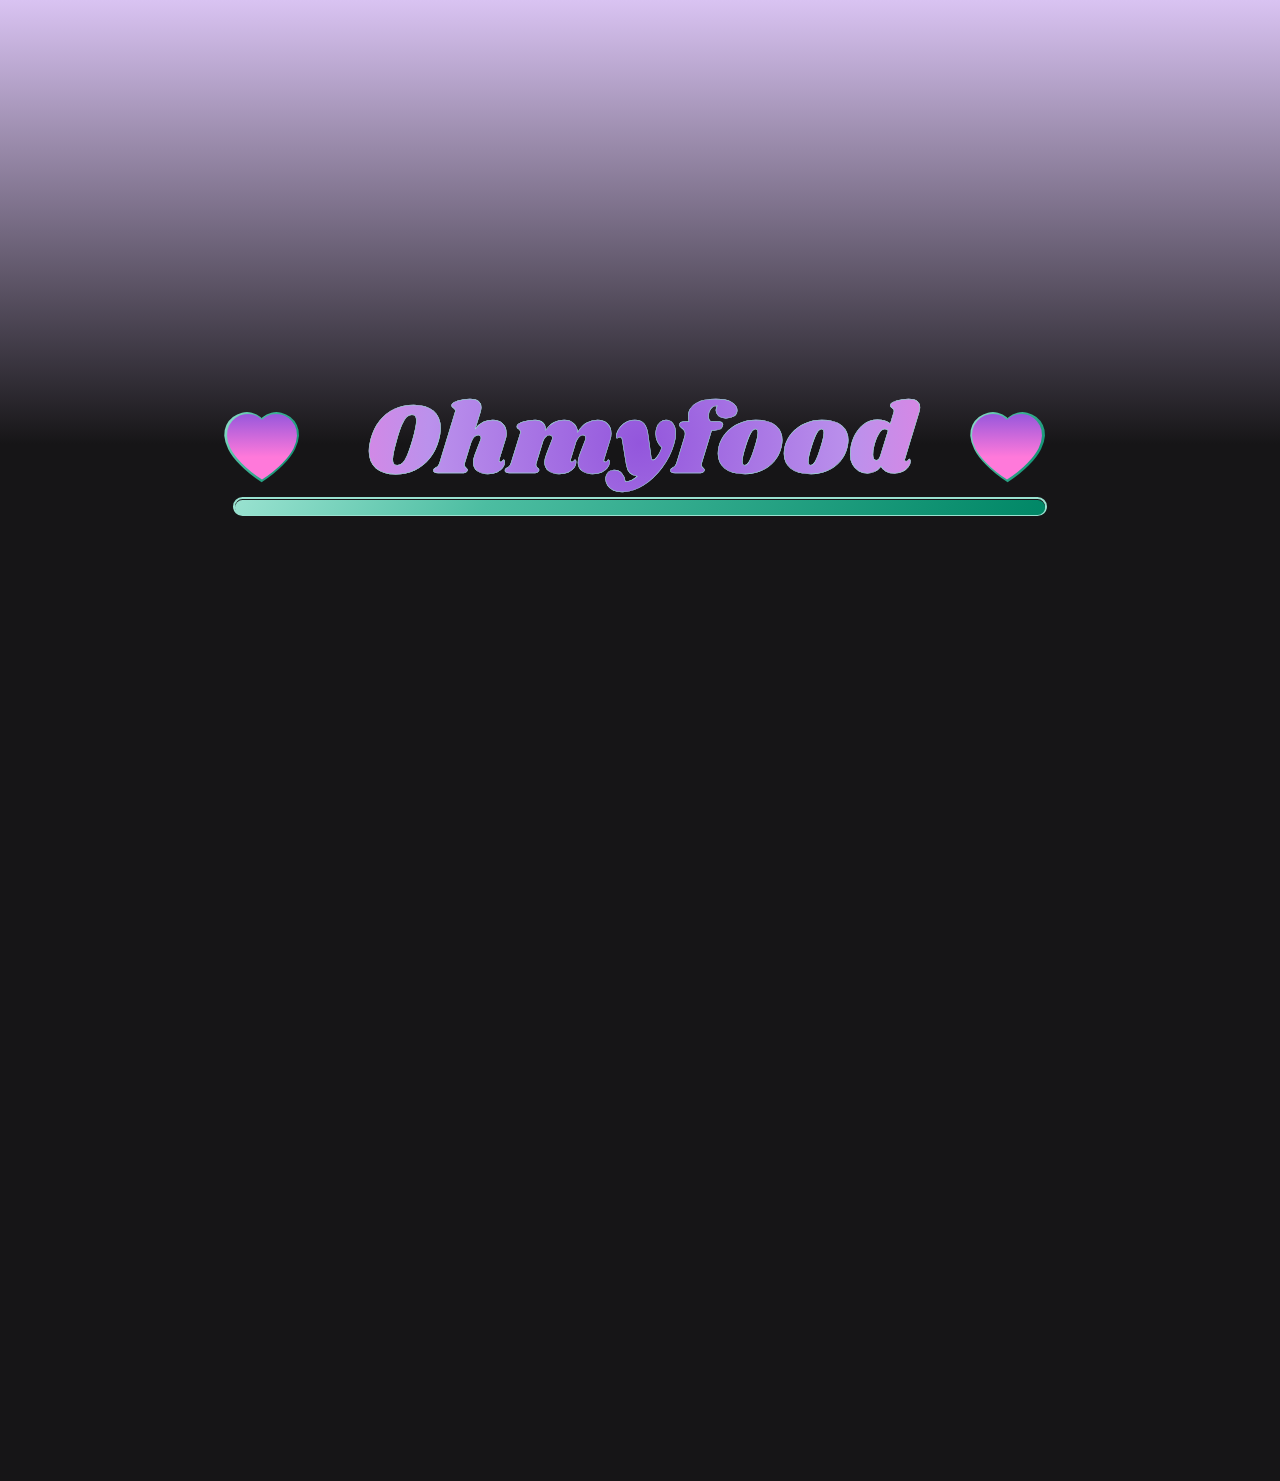
==== index.html @ 0e754243 "restructuration archi dossier pour githubpages" ====
<!DOCTYPE html>

<html lang="fr">
    <head>
        <meta charset="utf-8">
        <meta name="viewport" content="width=device-width initial-scale=1.0">
        <meta name="description" content="Page d'accueil de Ohmyfood site de reservation de restaurant">
        <title>Accueil Ohmyfood</title>
        <link rel="preconnect" href="https://fonts.googleapis.com">
        <link rel="preconnect" href="https://fonts.gstatic.com" crossorigin>
        <link href="https://fonts.googleapis.com/css2?family=Shrikhand&display=swap" rel="stylesheet">
        <link href="https://fonts.googleapis.com/css2?family=Roboto:ital,wght@0,100;0,300;0,400;0,500;0,700;0,900;1,100;1,300;1,400;1,500;1,700;1,900&display=swap" rel="stylesheet">
        <link rel="stylesheet" href="https://cdnjs.cloudflare.com/ajax/libs/font-awesome/6.2.1/css/all.min.css" integrity="sha512-MV7K8+y+gLIBoVD59lQIYicR65iaqukzvf/nwasF0nqhPay5w/9lJmVM2hMDcnK1OnMGCdVK+iQrJ7lzPJQd1w==" crossorigin="anonymous" referrerpolicy="no-referrer">
        <link rel="stylesheet" href="https://cdn.jsdelivr.net/npm/bootstrap-icons@1.11.3/font/bootstrap-icons.min.css">     
        <link rel="stylesheet" media="screen and (min-width: 320px) and (max-width: 780px)" href="SASS/Mobile/Accueil-Mobile.css" type="text/css">
        <link rel="stylesheet" media="screen and (min-width : 1024px) and (max-width : 2500px)" href="SASS/Desktop/Accueil-Desktop.css" type="text/css">
        <link rel="stylesheet" media="screen and (min-width : 780.1px) and (max-width : 1023.9px)" href="SASS/Tablette/Accueil-Tablette.css" type="text/css">
        <link rel="stylesheet" href="SASS/Loader.css" type="text/css">
    </head>                 
    <body>
        <div id="Loader">
            <div class="Loader__Container">
                <div class="Loader__Container--Lheart">
                    <div class="HeartLoader"></div>                    
                </div>
                <div class="Loader__Container--name">                    
                </div>
                <div class="Loader__Container--Rheart">
                    <div class="HeartLoader"></div>                   
                </div>                                                          
                <div class="Loader__Container--underline"></div>                                
            </div>
        </div>
        <main>
            <header id="Head__site">
                <nav class="Navbar">
                    <div class="Navbar__Title">
                        <img class="Navbar__Title--Logo" src="../IMAGES/Logos/ohmyfood@2x.svg"  alt="Logo Ohmyfood">
                    </div>                    
                    <div class="Navbar__GeoLoc">                
                        <i class="fa-solid fa-location-dot"></i><div class="Navbar__GeoLoc--sample">Paris, Belleville</div>    
                    </div>
                </nav>    
            </header>
            <section id="Explore">                
                    <div class="C-Explore__Site">
                        <h2 class="C-Explore__Site--title">Réservez le menu qui vous convient</h2>
                        <p class="C-Explore__Site--text">Découvrez des restaurants d’exception, sélectionnés par nos soins.</p>                           
                        <button class="C-Explore__Site--Btn">Explorer nos restaurants</button>                          
                    </div>                                                       
            </section>
            <section id="HowItWorks">                    
                    <div class="C-HowItWorks__Container">
                        <h2 class="C-HowItWorks__Container--title">Fonctionnement</h2>
                        <div class="C-HowItWorks__Step">
                            <div class="C-HowItWorks__BlockStep">
                                <div class="C-HowItWorks__BlockStep--NumberContainer">
                                    <div class="C-HowItWorks__BlockStep--Nbr">1</div>
                                </div>                                    
                                <button class="C-HowItWorks__BlockStep--Btn" >                                    
                                <i class="fa-solid fa-mobile-screen-button"></i>
                                Choisissez un restaurant</button>
                            </div>
                            <div class="C-HowItWorks__BlockStep">
                                <div class="C-HowItWorks__BlockStep--NumberContainer">
                                    <div class="C-HowItWorks__BlockStep--Nbr">2</div>
                                </div> 
                                <button class="C-HowItWorks__BlockStep--Btn" >                                    
                                <i class="fa-solid fa-list"></i>
                                Composez votre menu</button>
                            </div>                                
                            <div class="C-HowItWorks__BlockStep">
                                <div class="C-HowItWorks__BlockStep--NumberContainer">
                                    <div class="C-HowItWorks__BlockStep--Nbr">3</div>
                                </div> 
                                <button class="C-HowItWorks__BlockStep--Btn" >                                    
                                <i class="fa-solid fa-store"></i>Dégustez au restaurant</button>
                            </div>                                    
                        </div>     
                    </div>                                 
                                    
            </section>
            <article id="Main__Article">                
                    <div class="Cards__Container">
                        <h1 class="Cards__Container--title">Restaurants</h1>                               
                            <a class="Restaurant__link" href="HTML/Restaurants/Menu_La_palette_du_goût.html" aria-label="Menu du restaurant la palette du goût">
                                <div class="Card__Box">                                                        
                                        <span class="Card__Box--new">Nouveau</span>                                                                                                                                          
                                        <img class="Card__Box--IMG" src="../IMAGES/Photos/jay-wennington-N_Y88TWmGwA-unsplash.jpg" alt="Assiette blanche avec du poisson et de la salade">                                                                                                                                                                                                               
                                    <div class="Information__Box">
                                        <div class="Description__text">
                                            <h2 class="Description__text--name">La palette du goût</h2>
                                            <h3 class="Description__text--district">Ménilmontant</h3>
                                        </div>                                      
                                        <div class="Heartbox">
                                            <i class="bi bi-heart"></i>
                                        </div>                                                                                                                                                                                                                                                                                                                                                                                                                                                                                                                                                                                                                                                       
                                    </div>                                                                                
                                </div>                                       
                            </a>                                                                                               
                            <a class="Restaurant__link" href="HTML/Restaurants/Menu_La_note_enchantée.html" aria-label="Menu du restaurant la note enchantée">                                                    
                                <div class="Card__Box">
                                    <span class="Card__Box--new">Nouveau</span>                                            
                                    <img class="Card__Box--IMG" src="../IMAGES/Photos/La_note_enchantée.jpg" alt="Verre d'Apérol avec un plat d'arancini, une salade tomate mozzarella">                                                                                                                              
                                        <div class="Information__Box">
                                            <div class="Description__text">
                                                <h2 class="Description__text--name">La note enchantée</h2>
                                                <h3 class="Description__text--district">Charonne</h3>
                                            </div>
                                            <div class="Heartbox">
                                                <i class="bi bi-heart"></i>
                                            </div>                                             
                                        </div>                                                                            
                                </div>                
                            </a>                                                                         
                            <a class="Restaurant__link" href="HTML/Restaurants/Menu_A_la_française.html" aria-label="Menu du restaurant à la française">                           
                                <div class="Card__Box">
                                    <span class="Card__Box--new">Nouveau</span>                                           
                                    <img class="Card__Box--IMG" src="../IMAGES/Photos/toa-heftiba-DQKerTsQwi0-unsplash.jpg" alt="oeufs pochés sur lit d'épinard et tranche de pain">                                                                                                                               
                                        <div class="Information__Box">
                                            <div class="Description__text">
                                                <h2 class="Description__text--name">À la française</h2>
                                                <h3 class="Description__text--district">Cité Rouge</h3>
                                            </div>
                                            <div class="Heartbox">
                                                <i class="bi bi-heart"></i>
                                            </div>   
                                        </div>                                                                           
                                </div>                                        
                            </a>                                
                            <a class="Restaurant__link" href="/HTML/Restaurants/Menu_le_délice_des_sens.html" aria-label="Menu du restaurant le délice des sens">
                                <div class="Card__Box">
                                    <span class="Card__Box--new">Nouveau</span>                                      
                                    <img class="Card__Box--IMG" src="../IMAGES/Photos/le_délice_des_sens.jpg" alt="Filet de poisson avec jus de cuisson et panier de riz vapeur.">                                                                                                                          
                                        <div class="Information__Box">
                                            <div class="Description__text">  
                                                <h2 class="Description__text--name">Le délice des sens</h2>
                                                <h3 class="Description__text--district">Folie-Méricourt</h3>
                                            </div>
                                            <div class="Heartbox">
                                                <i class="bi bi-heart"></i>
                                            </div>
                                        </div>
                                </div>
                            </a>
                    </div>                
            </article>   
        </main>
        <footer id="Generic__Footer">
            <div class="Container__List">
                <img class="Container__List--logo" src="../IMAGES/Logos/ohmyfood@2xwhite.svg" alt="Logo Ohmyfood">
                <ul class="List__Info">
                    <li class="List__Info--suggest">
                        <i class="fa-solid fa-utensils"></i>
                        Proposer un restaurant</li>
                    <li class="List__Info--partner"><i class="fa-solid fa-handshake-angle"></i>
                        Devenir partenaire</li>
                    <li class="List__Info--legal">Mentions légales</li>
                    <li class="List__Info--contact">
                        <a class="List__Info--link" href="mailto:ohmyfood@gmail.com">Contact</a>
                    </li>
                </ul>
            </div>
        </footer>              
    </body>                                      
            
                                                                                                                                                                                                                                                                                                                                                                                                                                                                                                                                                                                                 
            
                  
          
</html>
---- SASS/Mobile/Accueil-Mobile.css ----
@charset "UTF-8";
/*Importation des fichiers styles, variables et mixins*/
/*Variables*/
/*color*/
/*Font*/
/*Sizing Width Height Box-Sizing Margin*/
/*rendre visible ou caché un élément*/
/*Mixins générales*/
/*Mixins Navbar*/
/*mixins Section HowItWorks*/
/*mixins section cards restaurant*/
/*Mixin page menu*/
/*Animations, Transition*/
@keyframes Heartbeat {
  0% {
    transform: scale(1);
  }
  50% {
    transform: scale(1.1);
  }
  100% {
    transform: scale(1);
  }
}
@keyframes Menu__arrival {
  0% {
    opacity: 0;
    transform-origin: 100% 0;
  }
  50% {
    opacity: 0.5;
  }
  100% {
    opacity: 1;
    transform-origin: 100% 100%;
  }
}
/*Footer générique ohmyfood*/
#Generic__Footer {
  display: flex;
  flex-flow: column;
  justify-content: normal;
  align-items: flex-start;
  min-width: 320px;
  max-width: 100%;
  box-sizing: border-box;
  padding: 22px 25px;
  width: 100%;
  background-color: #353535;
  color: #FFFFFF;
}

.Container__List {
  display: flex;
  flex-flow: column nowrap;
  justify-content: center;
  align-items: unset;
  gap: 16px;
}
.Container__List--logo {
  width: 139px;
  height: 27px;
}

.List__Info {
  display: flex;
  flex-flow: column nowrap;
  justify-content: unset;
  align-items: unset;
  font-weight: 500;
  list-style: none;
  gap: 7px;
  padding: 0;
  margin: 0;
  color: #FFFFFF;
}
.List__Info--suggest {
  display: flex;
  -moz-column-gap: 16px;
       column-gap: 16px;
  color: #FFFFFF;
}
.List__Info--partner {
  display: flex;
  -moz-column-gap: 10px;
       column-gap: 10px;
  color: #FFFFFF;
}
.List__Info--legal {
  font-weight: 400;
  color: #FFFFFF;
}
.List__Info--link {
  text-decoration: none;
  color: #FFFFFF;
}

@media screen and (min-width: 1024px) and (max-width: 2500px) {
  #Generic__Footer {
    display: grid;
    align-items: end;
    grid-template-columns: 1fr;
    grid-template-rows: 1fr;
    grid-template-areas: "Container__List";
    min-height: 114px;
  }
  .Container__List {
    grid-area: Container__List;
    display: grid;
    grid-template-columns: repeat(8, 1fr);
    grid-template-rows: 1fr;
    padding-right: 3%;
    gap: 3%;
    position: relative;
  }
  .Container__List--logo {
    display: inline-grid;
    grid-area: 1/8/1/8;
    align-self: self-start;
    position: absolute;
    top: -45%;
  }
  .List__Info {
    grid-area: 1/1/1/8;
    display: grid;
    grid-template-columns: repeat(4, 1.5fr) 0.5fr;
    grid-template-rows: 1fr;
    justify-items: end;
    justify-self: end;
  }
  .List__Info--suggest {
    display: inline-block;
    grid-area: 1/1/1/3;
    justify-self: start;
    margin-left: -18%;
  }
  .List__Info--partner {
    display: inline-block;
    grid-area: 1/2/1/4;
    justify-self: start;
    padding-left: 16%;
  }
  .List__Info--legal {
    display: inline-block;
    grid-area: 1/4/1/5;
  }
  .List__Info--contact {
    display: inline-block;
    justify-self: start;
    grid-area: 1/5/1/6;
  }
  .List__Info--contact {
    display: inline-block;
    justify-self: start;
    grid-area: 1/5/1/6;
  }
}
/*Variables*/
/*color*/
/*Font*/
/*Sizing Width Height Box-Sizing Margin*/
/*rendre visible ou caché un élément*/
/*Mixins générales*/
/*Mixins Navbar*/
/*mixins Section HowItWorks*/
/*mixins section cards restaurant*/
/*Mixin page menu*/
/*Animations, Transition*/
@keyframes Heartbeat {
  0% {
    transform: scale(1);
  }
  50% {
    transform: scale(1.1);
  }
  100% {
    transform: scale(1);
  }
}
@keyframes Menu__arrival {
  0% {
    opacity: 0;
    transform-origin: 100% 0;
  }
  50% {
    opacity: 0.5;
  }
  100% {
    opacity: 1;
    transform-origin: 100% 100%;
  }
}
/*Général*/
* {
  font-family: "Roboto", sans-serif;
}

@media screen and (min-width: 320px) and (max-width: 780px) {
  /*BODY*/
  body {
    width: 100%;
    margin: 0;
    padding: 0;
    position: relative;
  }
  /*Main*/
  main {
    display: flex;
    flex-flow: column nowrap;
    justify-content: center;
    align-items: center;
    min-width: 320px;
    max-width: 100%;
    box-sizing: border-box;
    background-color: #FFFFFF;
  }
  /*Header*/
  #Head__site {
    display: flex;
    flex-flow: column nowrap;
    justify-content: center;
    align-items: center;
    min-width: 320px;
    max-width: 100%;
    box-sizing: border-box;
    width: 100%;
    z-index: 2;
  }
  .Navbar {
    display: flex;
    flex-flow: column nowrap;
    justify-content: center;
    align-items: center;
    box-sizing: border-box;
    width: 100%;
  }
  .Navbar__Title {
    padding: 14px 89px 13px 89px;
  }
  .Navbar__GeoLoc {
    display: flex;
    flex-flow: row wrap;
    justify-content: center;
    align-items: center;
    box-sizing: border-box;
    background-color: #EAEAEA;
    gap: 17px;
    width: 100%;
    padding: 15.5px 0;
    box-shadow: 0px 0px 4px 4px rgba(0, 0, 0, 0.25);
  }
  .Navbar__GeoLoc--sample {
    font-weight: 500;
    font-size: 1rem;
  }
  /* Explore__section*/
  #Explore {
    display: flex;
    flex-flow: column nowrap;
    justify-content: normal;
    align-items: center;
    min-width: 320px;
    max-width: 100%;
    box-sizing: border-box;
    background-color: #f6f6f6;
    padding: 35px 0 55px 0;
    width: 100%;
  }
  #Explore .C-Explore__Container {
    height: 100%;
  }
  #Explore .C-Explore__Site {
    display: flex;
    flex-flow: column nowrap;
    justify-content: normal;
    align-items: center;
    min-width: 320px;
    max-width: 100%;
    box-sizing: border-box;
    gap: 20px;
  }
  #Explore .C-Explore__Site--title {
    font-size: 1.5rem;
    font-weight: 700;
    text-align: center;
    max-width: 100%;
    margin: 0;
  }
  #Explore .C-Explore__Site--text {
    font-size: 1.125rem;
    font-weight: 300;
    min-width: 315px;
    margin: 0px;
    text-align: center;
  }
  #Explore .C-Explore__Site--Btn {
    font-weight: 500;
    font-size: 1rem;
    color: #FFFFFF;
    border-radius: 25px;
    background: linear-gradient(to top, #9356dc 40%, #ff79da);
    padding: 13px 16px;
    box-shadow: 0px 4px 10px 0px rgba(0, 0, 0, 0.15);
    border: none;
    transition: all 0.5s ease-out;
  }
  #Explore .C-Explore__Site--Btn:hover {
    opacity: 0.8;
    box-shadow: 0px 4px 15px 0px rgba(0, 0, 0, 0.35);
  }
  /*How It Works Section*/
  #HowItWorks {
    display: flex;
    flex-flow: column nowrap;
    justify-content: unset;
    align-items: unset;
    min-width: 320px;
    max-width: 100%;
    box-sizing: border-box;
    padding: 40px 20px 65px 20px;
    width: 100%;
  }
  .C-HowItWorks {
    display: flex;
    flex-flow: column nowrap;
    justify-content: unset;
    align-items: unset;
    min-width: 320px;
    max-width: 100%;
    box-sizing: border-box;
    height: 100%;
  }
  .C-HowItWorks__Container {
    display: flex;
    flex-flow: column nowrap;
    justify-content: center;
    align-items: unset;
    min-width: 320px;
    max-width: 100%;
    box-sizing: border-box;
  }
  .C-HowItWorks__Container--title {
    font-size: 1.5rem;
    font-weight: 700;
    align-self: flex-start;
    margin: 0;
  }
  .C-HowItWorks__BlockStep--NumberContainer {
    display: flex;
  }
  .C-HowItWorks__BlockStep--Nbr {
    display: flex;
    flex-flow: wrap;
    position: relative;
    align-content: center;
    justify-content: center;
    z-index: 2;
    top: 55px;
    right: 10px;
    width: 24px;
    height: 24px;
    border-radius: 50%;
    background-color: #9356dc;
    color: #FFFFFF;
    font-size: 0.875rem;
    font-weight: 500;
  }
  .C-HowItWorks__BlockStep--Btn {
    display: flex;
    flex-flow: wrap;
    position: relative;
    align-content: unset;
    justify-content: unset;
    margin: 5px;
    padding: 30px 10px 30px 0px;
    width: 100%;
    font-weight: 500;
    background-color: #f6f6f6;
    border: none;
    border-radius: 20px;
    box-shadow: 0px 4px 10px 0px rgba(0, 0, 0, 0.15);
    font-size: 1rem;
  }
  .C-HowItWorks__BlockStep--Btn i {
    display: flex;
    margin: auto 15px auto 25px;
    color: #7e7e7e;
  }
  .C-HowItWorks__BlockStep--Btn .fa-store {
    color: #9356dc;
  }
  /*Main-Article, restaurant lien et carte de présentation*/
  #Main__Article {
    display: grid;
    background-color: #f6f6f6;
    width: 100%;
  }
  .Cards__Container {
    display: grid;
    grid-template-columns: repeat(3, 1fr);
    grid-template-rows: auto;
    box-sizing: border-box;
    padding: 0 18px 55px 18px;
    width: 100%;
  }
  .Cards__Container--title {
    grid-area: 1/1/3/2;
    font-size: 1.5rem;
    font-weight: 700;
    justify-self: left;
    margin: 43% 0 -10% 0;
  }
  .Restaurant__link {
    display: grid;
    border-radius: 15px;
    text-decoration: none;
  }
  .Restaurant__link:nth-of-type(1) {
    grid-area: 2/1/4/4;
  }
  .Restaurant__link:nth-of-type(2) {
    grid-area: 4/1/6/4;
    margin-top: -20%;
  }
  .Restaurant__link:nth-of-type(3) {
    grid-area: 6/1/8/4;
    margin-top: -20%;
  }
  .Restaurant__link:nth-of-type(4) {
    grid-area: 8/1/10/4;
    margin-top: -20%;
  }
  .Card__Box {
    display: grid;
    min-height: 150px;
    grid-template-columns: repeat(10, 1fr);
    grid-template-rows: repeat(10, 1fr);
    border-radius: 15px;
    position: relative;
  }
  .Card__Box--IMG {
    grid-area: 1/1/8/11;
    -webkit-clip-path: xywh(0% 23% 100% 85% round 15px 15px 0% 0%);
            clip-path: xywh(0% 23% 100% 85% round 15px 15px 0% 0%);
    box-sizing: border-box;
    -o-object-fit: cover;
       object-fit: cover;
    max-width: 100%;
  }
  .Card__Box--new {
    grid-area: 3/8/4/11;
    background-color: #99E2D0;
    color: #008766;
    width: 90%;
    height: 45%;
    padding: 10px 0px;
    border-radius: 2px;
    font-size: 0.875rem;
    font-weight: 500;
    display: flex;
    justify-content: center;
    align-items: center;
    z-index: 2;
    margin: auto;
  }
  .Information__Box {
    grid-area: 8/1/11/10;
    display: flex;
    flex-flow: row;
    justify-content: space-between;
    align-items: center;
    height: 60%;
    padding: 4.5% 7.5% 4.5% 4.5%;
    background-color: #ffffff;
    border-radius: 0 0 15px 15px;
    color: black;
    position: absolute;
    width: 100%;
    top: -30%;
  }
  .Information__Box .Heartbox {
    display: flex;
    position: relative;
    margin-top: 31px;
    width: 31px;
    height: 31px;
    animation: Heartbeat 0.3s ease-in-out 2 0.5s;
  }
  .Information__Box .Heartbox .bi-heart {
    display: flex;
    position: absolute;
    top: 3%;
    right: 5%;
    width: 30px;
    height: 30px;
    font-size: 30px;
    font-weight: 100;
    cursor: pointer;
    color: black;
    transition: all 0.5s cubic-bezier(0.7, 0.04, 0.71, 0.36);
  }
  .Information__Box .Heartbox:hover > .bi-heart {
    opacity: 0;
  }
  .Information__Box .Heartbox::after {
    font-family: "bootstrap-icons";
    content: "\f415";
    background: linear-gradient(to top, #ff79da 40%, #9356dc);
    background-clip: text;
    -webkit-background-clip: text;
    -webkit-text-fill-color: transparent;
    font-size: 30px;
    width: 30px;
    height: 30px;
    opacity: 0;
    transition: all 0.5s cubic-bezier(0.7, 0.04, 0.71, 0.36);
  }
  .Information__Box .Heartbox:hover::after {
    font-family: "bootstrap-icons";
    content: "\f415";
    background: linear-gradient(to top, #ff79da 40%, #9356dc);
    background-clip: text;
    -webkit-background-clip: text;
    -webkit-text-fill-color: transparent;
    opacity: 1;
    animation: Heartbeat 0.3s ease-in-out 2 0.5s;
  }
  .Description__text {
    display: flex;
    flex-flow: column;
    gap: 5px;
  }
  .Description__text--name {
    margin: 0;
    font-size: 1.125rem;
    font-weight: 700;
  }
  .Description__text--district {
    margin: 0;
    font-size: 1.0625rem;
    font-weight: 300;
  }
  .Cards__Container .Restaurant__link:nth-child(4) .Card__Box--new:first-child {
    visibility: hidden;
  }
  .Cards__Container .Restaurant__link:nth-child(5) .Card__Box--new:first-child {
    visibility: hidden;
  }
}
@media screen and (min-width: 320px) and (max-width: 369px) {
  .Card__Box {
    grid-template-rows: repeat(8, 1fr);
  }
  .Card__Box--new {
    grid-area: 3/8/4/11;
  }
  .Information__Box {
    grid-area: 7/1/11/10;
    top: -40%;
    max-height: -moz-fit-content;
    max-height: fit-content;
  }
}/*# sourceMappingURL=Accueil-Mobile.css.map */
---- SASS/Desktop/Accueil-Desktop.css ----
@charset "UTF-8";
@media screen and (min-width: 1024px) and (max-width: 2500px) {
  /*Importation des fichiers styles, variables et mixins*/
  /*Variables*/
  /*color*/
  /*Font*/
  /*Sizing Width Height Box-Sizing Margin*/
  /*rendre visible ou caché un élément*/
  /*Mixins générales*/
  /*Mixins Navbar*/
  /*mixins Section HowItWorks*/
  /*mixins section cards restaurant*/
  /*Mixin page menu*/
  /*Animations, Transition*/
  @keyframes Heartbeat {
    0% {
      transform: scale(1);
    }
    50% {
      transform: scale(1.1);
    }
    100% {
      transform: scale(1);
    }
  }
  @keyframes Menu__arrival {
    0% {
      opacity: 0;
      transform-origin: 100% 0;
    }
    50% {
      opacity: 0.5;
    }
    100% {
      opacity: 1;
      transform-origin: 100% 100%;
    }
  }
  /*----------------------------------Loader's mixin & variables & Animations---------------------------------------------*/
  /*---------------------Loader's variable--------------------*/
  /*---------------------Loader's mixin--------------------*/
  @keyframes ChargeBarLeftIn {
    0% {
      opacity: 0;
      transform: translateX(-250px);
    }
    100% {
      opacity: 1;
      transform: translateX(0);
    }
  }
  @keyframes ChargeBarFullIn {
    0% {
      opacity: 0;
    }
    25% {
      opacity: 0.25;
      animation-timing-function: cubic-bezier(0.11, 0.54, 0.99, 0.21);
    }
    50% {
      opacity: 0.5;
      animation-timing-function: cubic-bezier(0.2, 0.42, 0.95, 0.4);
    }
    75% {
      opacity: 0.75;
      animation-timing-function: cubic-bezier(0.08, 0.98, 0.95, 0.19);
    }
    100% {
      opacity: 1;
    }
  }
  @keyframes LeftHeartIn {
    0% {
      animation-timing-function: ease-in;
      opacity: 0;
      transform: translateX(-60%);
    }
    38% {
      animation-timing-function: ease-out;
      opacity: 1;
      transform: translateX(0);
    }
    55% {
      animation-timing-function: ease-in;
      transform: translateX(-30%);
    }
    72% {
      animation-timing-function: ease-out;
      transform: translateX(0);
    }
    81% {
      animation-timing-function: ease-in;
      transform: translateX(-10%);
    }
    90% {
      animation-timing-function: ease-out;
      transform: translateX(0);
    }
    95% {
      animation-timing-function: ease-in;
      transform: translateX(-3%);
    }
    100% {
      animation-timing-function: ease-out;
      transform: translateX(0);
    }
  }
  @keyframes RightHeartIn {
    0% {
      animation-timing-function: ease-in;
      opacity: 0;
      transform: translateX(60%);
    }
    38% {
      animation-timing-function: ease-out;
      opacity: 1;
      transform: translateX(0);
    }
    55% {
      animation-timing-function: ease-in;
      transform: translateX(30%);
    }
    72% {
      animation-timing-function: ease-out;
      transform: translateX(0);
    }
    81% {
      animation-timing-function: ease-in;
      transform: translateX(10%);
    }
    90% {
      animation-timing-function: ease-out;
      transform: translateX(0);
    }
    95% {
      animation-timing-function: ease-in;
      transform: translateX(3%);
    }
    100% {
      animation-timing-function: ease-out;
      transform: translateX(0);
    }
  }
  @keyframes GreenHeartIn {
    0% {
      animation-timing-function: ease-in;
      opacity: 0;
      transform: scale(7);
    }
    38% {
      animation-timing-function: ease-out;
      opacity: 1;
      transform: scale(1);
    }
    55% {
      animation-timing-function: ease-in;
      transform: scale(1.5);
    }
    72% {
      animation-timing-function: ease-out;
      transform: scale(1);
    }
    81% {
      animation-timing-function: ease-in;
      transform: scale(1.24);
    }
    89% {
      animation-timing-function: ease-out;
      transform: scale(1);
    }
    95% {
      animation-timing-function: ease-in;
      transform: scale(1.04);
    }
    100% {
      animation-timing-function: ease-out;
      transform: scale(1);
    }
  }
  @keyframes NameInCenter {
    0% {
      opacity: 0;
    }
    25% {
      opacity: 0.25;
      animation-timing-function: cubic-bezier(0.11, 0.54, 0.99, 0.21);
    }
    50% {
      opacity: 0.5;
      animation-timing-function: cubic-bezier(0.2, 0.42, 0.95, 0.4);
    }
    75% {
      opacity: 0.75;
      animation-timing-function: cubic-bezier(0.08, 0.98, 0.95, 0.19);
    }
    100% {
      opacity: 1;
    }
  }
  @keyframes LoaderOut {
    0% {
      animation-timing-function: ease-out;
      transform: translateY(0);
    }
    5% {
      animation-timing-function: ease-in;
      transform: translateY(5%);
    }
    15% {
      animation-timing-function: ease-out;
      transform: translateY(0);
    }
    25% {
      animation-timing-function: ease-in;
      transform: translateY(10%);
    }
    38% {
      animation-timing-function: ease-out;
      transform: translateY(0);
    }
    52% {
      animation-timing-function: ease-in;
      transform: translateY(25%);
    }
    70% {
      animation-timing-function: ease-out;
      transform: translateY(0);
    }
    85% {
      opacity: 1;
    }
    100% {
      opacity: 0;
      transform: translateY(100%);
    }
  }
  @keyframes neon-blink {
    0%, 24.5%, 34.5%, 35.5%, 79%, 81%, 100% {
      opacity: 1;
    }
    25.5%, 40%, 52%, 63%, 86%, 97% {
      opacity: 0.5;
    }
    17%, 25%, 35%, 44%, 80%, 90% {
      opacity: 0;
    } /* coupures */
  }
  @keyframes HeartPulseLoad {
    0% {
      animation-timing-function: ease-out;
      transform: scale(1);
      transform-origin: center center;
    }
    10% {
      animation-timing-function: ease-in;
      transform: scale(1.5);
    }
    17% {
      animation-timing-function: ease-out;
      transform: scale(0.7);
    }
    33% {
      animation-timing-function: ease-in;
      transform: scale(1.5);
    }
    45% {
      animation-timing-function: ease-out;
      transform: scale(1);
    }
  }
  @keyframes LoaderIn {
    0% {
      opacity: 1;
      display: grid;
    }
    100% {
      opacity: 1;
      display: none;
    }
  }
  /*Footer générique ohmyfood*/
  #Generic__Footer {
    display: flex;
    flex-flow: column;
    justify-content: normal;
    align-items: flex-start;
    min-width: 320px;
    max-width: 100%;
    box-sizing: border-box;
    padding: 22px 25px;
    width: 100%;
    background-color: #353535;
    color: #FFFFFF;
  }
  .Container__List {
    display: flex;
    flex-flow: column nowrap;
    justify-content: center;
    align-items: unset;
    gap: 16px;
  }
  .Container__List--logo {
    width: 139px;
    height: 27px;
  }
  .List__Info {
    display: flex;
    flex-flow: column nowrap;
    justify-content: unset;
    align-items: unset;
    font-weight: 500;
    list-style: none;
    gap: 7px;
    padding: 0;
    margin: 0;
    color: #FFFFFF;
  }
  .List__Info--suggest {
    display: flex;
    -moz-column-gap: 16px;
         column-gap: 16px;
    color: #FFFFFF;
  }
  .List__Info--partner {
    display: flex;
    -moz-column-gap: 10px;
         column-gap: 10px;
    color: #FFFFFF;
  }
  .List__Info--legal {
    font-weight: 400;
    color: #FFFFFF;
  }
  .List__Info--link {
    text-decoration: none;
    color: #FFFFFF;
  }
  /*Variables*/
  /*color*/
  /*Font*/
  /*Sizing Width Height Box-Sizing Margin*/
  /*rendre visible ou caché un élément*/
  /*Mixins générales*/
  /*Mixins Navbar*/
  /*mixins Section HowItWorks*/
  /*mixins section cards restaurant*/
  /*Mixin page menu*/
  /*Animations, Transition*/
  /*----------------------------------Loader's mixin & variables & Animations---------------------------------------------*/
  /*---------------------Loader's variable--------------------*/
  /*---------------------Loader's mixin--------------------*/
  /*Style et Animations du Loader de la page d'accueil*/
  /*Variables*/
  /*color*/
  /*Font*/
  /*Sizing Width Height Box-Sizing Margin*/
  /*rendre visible ou caché un élément*/
  /*Mixins générales*/
  /*Mixins Navbar*/
  /*mixins Section HowItWorks*/
  /*mixins section cards restaurant*/
  /*Mixin page menu*/
  /*Animations, Transition*/
  /*----------------------------------Loader's mixin & variables & Animations---------------------------------------------*/
  /*---------------------Loader's variable--------------------*/
  /*---------------------Loader's mixin--------------------*/
  /*Général*/
  /*Main*/
  /*Header*/
  /* Explore__section*/
  /*How It Works Section*/
  /*Main-Article, restaurant lien et carte de présentation*/
}
@media screen and (min-width: 1024px) and (max-width: 2500px) and (min-width: 1024px) and (max-width: 2500px) {
  #Generic__Footer {
    display: grid;
    align-items: end;
    grid-template-columns: 1fr;
    grid-template-rows: 1fr;
    grid-template-areas: "Container__List";
    min-height: 114px;
  }
  .Container__List {
    grid-area: Container__List;
    display: grid;
    grid-template-columns: repeat(8, 1fr);
    grid-template-rows: 1fr;
    padding-right: 3%;
    gap: 3%;
    position: relative;
  }
  .Container__List--logo {
    display: inline-grid;
    grid-area: 1/8/1/8;
    align-self: self-start;
    position: absolute;
    top: -45%;
  }
  .List__Info {
    grid-area: 1/1/1/8;
    display: grid;
    grid-template-columns: repeat(4, 1.5fr) 0.5fr;
    grid-template-rows: 1fr;
    justify-items: end;
    justify-self: end;
  }
  .List__Info--suggest {
    display: inline-block;
    grid-area: 1/1/1/3;
    justify-self: start;
    margin-left: -18%;
  }
  .List__Info--partner {
    display: inline-block;
    grid-area: 1/2/1/4;
    justify-self: start;
    padding-left: 16%;
  }
  .List__Info--legal {
    display: inline-block;
    grid-area: 1/4/1/5;
  }
  .List__Info--contact {
    display: inline-block;
    justify-self: start;
    grid-area: 1/5/1/6;
  }
  .List__Info--contact {
    display: inline-block;
    justify-self: start;
    grid-area: 1/5/1/6;
  }
}
@media screen and (min-width: 1024px) and (max-width: 2500px) {
  @keyframes Heartbeat {
    0% {
      transform: scale(1);
    }
    50% {
      transform: scale(1.1);
    }
    100% {
      transform: scale(1);
    }
  }
  @keyframes Menu__arrival {
    0% {
      opacity: 0;
      transform-origin: 100% 0;
    }
    50% {
      opacity: 0.5;
    }
    100% {
      opacity: 1;
      transform-origin: 100% 100%;
    }
  }
  @keyframes ChargeBarLeftIn {
    0% {
      opacity: 0;
      transform: translateX(-250px);
    }
    100% {
      opacity: 1;
      transform: translateX(0);
    }
  }
  @keyframes ChargeBarFullIn {
    0% {
      opacity: 0;
    }
    25% {
      opacity: 0.25;
      animation-timing-function: cubic-bezier(0.11, 0.54, 0.99, 0.21);
    }
    50% {
      opacity: 0.5;
      animation-timing-function: cubic-bezier(0.2, 0.42, 0.95, 0.4);
    }
    75% {
      opacity: 0.75;
      animation-timing-function: cubic-bezier(0.08, 0.98, 0.95, 0.19);
    }
    100% {
      opacity: 1;
    }
  }
  @keyframes LeftHeartIn {
    0% {
      animation-timing-function: ease-in;
      opacity: 0;
      transform: translateX(-60%);
    }
    38% {
      animation-timing-function: ease-out;
      opacity: 1;
      transform: translateX(0);
    }
    55% {
      animation-timing-function: ease-in;
      transform: translateX(-30%);
    }
    72% {
      animation-timing-function: ease-out;
      transform: translateX(0);
    }
    81% {
      animation-timing-function: ease-in;
      transform: translateX(-10%);
    }
    90% {
      animation-timing-function: ease-out;
      transform: translateX(0);
    }
    95% {
      animation-timing-function: ease-in;
      transform: translateX(-3%);
    }
    100% {
      animation-timing-function: ease-out;
      transform: translateX(0);
    }
  }
  @keyframes RightHeartIn {
    0% {
      animation-timing-function: ease-in;
      opacity: 0;
      transform: translateX(60%);
    }
    38% {
      animation-timing-function: ease-out;
      opacity: 1;
      transform: translateX(0);
    }
    55% {
      animation-timing-function: ease-in;
      transform: translateX(30%);
    }
    72% {
      animation-timing-function: ease-out;
      transform: translateX(0);
    }
    81% {
      animation-timing-function: ease-in;
      transform: translateX(10%);
    }
    90% {
      animation-timing-function: ease-out;
      transform: translateX(0);
    }
    95% {
      animation-timing-function: ease-in;
      transform: translateX(3%);
    }
    100% {
      animation-timing-function: ease-out;
      transform: translateX(0);
    }
  }
  @keyframes GreenHeartIn {
    0% {
      animation-timing-function: ease-in;
      opacity: 0;
      transform: scale(7);
    }
    38% {
      animation-timing-function: ease-out;
      opacity: 1;
      transform: scale(1);
    }
    55% {
      animation-timing-function: ease-in;
      transform: scale(1.5);
    }
    72% {
      animation-timing-function: ease-out;
      transform: scale(1);
    }
    81% {
      animation-timing-function: ease-in;
      transform: scale(1.24);
    }
    89% {
      animation-timing-function: ease-out;
      transform: scale(1);
    }
    95% {
      animation-timing-function: ease-in;
      transform: scale(1.04);
    }
    100% {
      animation-timing-function: ease-out;
      transform: scale(1);
    }
  }
  @keyframes NameInCenter {
    0% {
      opacity: 0;
    }
    25% {
      opacity: 0.25;
      animation-timing-function: cubic-bezier(0.11, 0.54, 0.99, 0.21);
    }
    50% {
      opacity: 0.5;
      animation-timing-function: cubic-bezier(0.2, 0.42, 0.95, 0.4);
    }
    75% {
      opacity: 0.75;
      animation-timing-function: cubic-bezier(0.08, 0.98, 0.95, 0.19);
    }
    100% {
      opacity: 1;
    }
  }
  @keyframes LoaderOut {
    0% {
      animation-timing-function: ease-out;
      transform: translateY(0);
    }
    5% {
      animation-timing-function: ease-in;
      transform: translateY(5%);
    }
    15% {
      animation-timing-function: ease-out;
      transform: translateY(0);
    }
    25% {
      animation-timing-function: ease-in;
      transform: translateY(10%);
    }
    38% {
      animation-timing-function: ease-out;
      transform: translateY(0);
    }
    52% {
      animation-timing-function: ease-in;
      transform: translateY(25%);
    }
    70% {
      animation-timing-function: ease-out;
      transform: translateY(0);
    }
    85% {
      opacity: 1;
    }
    100% {
      opacity: 0;
      transform: translateY(100%);
    }
  }
  @keyframes neon-blink {
    0%, 24.5%, 34.5%, 35.5%, 79%, 81%, 100% {
      opacity: 1;
    }
    25.5%, 40%, 52%, 63%, 86%, 97% {
      opacity: 0.5;
    }
    17%, 25%, 35%, 44%, 80%, 90% {
      opacity: 0;
    } /* coupures */
  }
  @keyframes HeartPulseLoad {
    0% {
      animation-timing-function: ease-out;
      transform: scale(1);
      transform-origin: center center;
    }
    10% {
      animation-timing-function: ease-in;
      transform: scale(1.5);
    }
    17% {
      animation-timing-function: ease-out;
      transform: scale(0.7);
    }
    33% {
      animation-timing-function: ease-in;
      transform: scale(1.5);
    }
    45% {
      animation-timing-function: ease-out;
      transform: scale(1);
    }
  }
  @keyframes LoaderIn {
    0% {
      opacity: 1;
      display: grid;
    }
    100% {
      opacity: 1;
      display: none;
    }
  }
  @keyframes Heartbeat {
    0% {
      transform: scale(1);
    }
    50% {
      transform: scale(1.1);
    }
    100% {
      transform: scale(1);
    }
  }
  @keyframes Menu__arrival {
    0% {
      opacity: 0;
      transform-origin: 100% 0;
    }
    50% {
      opacity: 0.5;
    }
    100% {
      opacity: 1;
      transform-origin: 100% 100%;
    }
  }
  @keyframes ChargeBarLeftIn {
    0% {
      opacity: 0;
      transform: translateX(-250px);
    }
    100% {
      opacity: 1;
      transform: translateX(0);
    }
  }
  @keyframes ChargeBarFullIn {
    0% {
      opacity: 0;
    }
    25% {
      opacity: 0.25;
      animation-timing-function: cubic-bezier(0.11, 0.54, 0.99, 0.21);
    }
    50% {
      opacity: 0.5;
      animation-timing-function: cubic-bezier(0.2, 0.42, 0.95, 0.4);
    }
    75% {
      opacity: 0.75;
      animation-timing-function: cubic-bezier(0.08, 0.98, 0.95, 0.19);
    }
    100% {
      opacity: 1;
    }
  }
  @keyframes LeftHeartIn {
    0% {
      animation-timing-function: ease-in;
      opacity: 0;
      transform: translateX(-60%);
    }
    38% {
      animation-timing-function: ease-out;
      opacity: 1;
      transform: translateX(0);
    }
    55% {
      animation-timing-function: ease-in;
      transform: translateX(-30%);
    }
    72% {
      animation-timing-function: ease-out;
      transform: translateX(0);
    }
    81% {
      animation-timing-function: ease-in;
      transform: translateX(-10%);
    }
    90% {
      animation-timing-function: ease-out;
      transform: translateX(0);
    }
    95% {
      animation-timing-function: ease-in;
      transform: translateX(-3%);
    }
    100% {
      animation-timing-function: ease-out;
      transform: translateX(0);
    }
  }
  @keyframes RightHeartIn {
    0% {
      animation-timing-function: ease-in;
      opacity: 0;
      transform: translateX(60%);
    }
    38% {
      animation-timing-function: ease-out;
      opacity: 1;
      transform: translateX(0);
    }
    55% {
      animation-timing-function: ease-in;
      transform: translateX(30%);
    }
    72% {
      animation-timing-function: ease-out;
      transform: translateX(0);
    }
    81% {
      animation-timing-function: ease-in;
      transform: translateX(10%);
    }
    90% {
      animation-timing-function: ease-out;
      transform: translateX(0);
    }
    95% {
      animation-timing-function: ease-in;
      transform: translateX(3%);
    }
    100% {
      animation-timing-function: ease-out;
      transform: translateX(0);
    }
  }
  @keyframes GreenHeartIn {
    0% {
      animation-timing-function: ease-in;
      opacity: 0;
      transform: scale(7);
    }
    38% {
      animation-timing-function: ease-out;
      opacity: 1;
      transform: scale(1);
    }
    55% {
      animation-timing-function: ease-in;
      transform: scale(1.5);
    }
    72% {
      animation-timing-function: ease-out;
      transform: scale(1);
    }
    81% {
      animation-timing-function: ease-in;
      transform: scale(1.24);
    }
    89% {
      animation-timing-function: ease-out;
      transform: scale(1);
    }
    95% {
      animation-timing-function: ease-in;
      transform: scale(1.04);
    }
    100% {
      animation-timing-function: ease-out;
      transform: scale(1);
    }
  }
  @keyframes NameInCenter {
    0% {
      opacity: 0;
    }
    25% {
      opacity: 0.25;
      animation-timing-function: cubic-bezier(0.11, 0.54, 0.99, 0.21);
    }
    50% {
      opacity: 0.5;
      animation-timing-function: cubic-bezier(0.2, 0.42, 0.95, 0.4);
    }
    75% {
      opacity: 0.75;
      animation-timing-function: cubic-bezier(0.08, 0.98, 0.95, 0.19);
    }
    100% {
      opacity: 1;
    }
  }
  @keyframes LoaderOut {
    0% {
      animation-timing-function: ease-out;
      transform: translateY(0);
    }
    5% {
      animation-timing-function: ease-in;
      transform: translateY(5%);
    }
    15% {
      animation-timing-function: ease-out;
      transform: translateY(0);
    }
    25% {
      animation-timing-function: ease-in;
      transform: translateY(10%);
    }
    38% {
      animation-timing-function: ease-out;
      transform: translateY(0);
    }
    52% {
      animation-timing-function: ease-in;
      transform: translateY(25%);
    }
    70% {
      animation-timing-function: ease-out;
      transform: translateY(0);
    }
    85% {
      opacity: 1;
    }
    100% {
      opacity: 0;
      transform: translateY(100%);
    }
  }
  @keyframes neon-blink {
    0%, 24.5%, 34.5%, 35.5%, 79%, 81%, 100% {
      opacity: 1;
    }
    25.5%, 40%, 52%, 63%, 86%, 97% {
      opacity: 0.5;
    }
    17%, 25%, 35%, 44%, 80%, 90% {
      opacity: 0;
    } /* coupures */
  }
  @keyframes HeartPulseLoad {
    0% {
      animation-timing-function: ease-out;
      transform: scale(1);
      transform-origin: center center;
    }
    10% {
      animation-timing-function: ease-in;
      transform: scale(1.5);
    }
    17% {
      animation-timing-function: ease-out;
      transform: scale(0.7);
    }
    33% {
      animation-timing-function: ease-in;
      transform: scale(1.5);
    }
    45% {
      animation-timing-function: ease-out;
      transform: scale(1);
    }
  }
  @keyframes LoaderIn {
    0% {
      opacity: 1;
      display: grid;
    }
    100% {
      opacity: 1;
      display: none;
    }
  }
  #Loader {
    display: grid;
    align-items: center;
    justify-items: center;
    background: linear-gradient(0deg, rgb(22, 21, 23) 82%, rgb(217, 195, 242) 100%);
    height: 100%;
    width: 100%;
    position: absolute;
    z-index: 3;
    animation: LoaderIn 6s linear 0s 1 normal forwards, LoaderOut 2s ease 3.5s 1 normal forwards;
  }
  #Loader .Loader__Container {
    display: flex;
    flex-wrap: wrap;
    justify-content: center;
    align-items: center;
    position: absolute;
    top: 15%;
    width: auto;
  }
  #Loader .Loader__Container--Lheart {
    display: flex;
    position: relative;
    height: 30px;
    width: 30px;
    left: 5%;
  }
  #Loader .Loader__Container--Lheart::after {
    display: flex;
    position: absolute;
    justify-content: center;
    align-items: center;
    width: 30px;
    height: 30px;
    top: 6%;
    right: 0;
    font-size: 19px;
    font-family: "bootstrap-icons";
    content: "\f415";
    background: linear-gradient(to top, #ff79da 40%, #9356dc);
    background-clip: text;
    -webkit-background-clip: text;
    -webkit-text-fill-color: transparent;
    animation: LeftHeartIn 1.5s ease 0.3s 1 normal forwards, HeartPulseLoad 4s ease-in-out 0.3s infinite normal forwards;
  }
  #Loader .Loader__Container--Rheart {
    display: flex;
    position: relative;
    height: 30px;
    width: 30px;
    right: 5%;
  }
  #Loader .Loader__Container--Rheart::after {
    display: flex;
    position: absolute;
    justify-content: center;
    align-items: center;
    width: 30px;
    height: 30px;
    top: 6%;
    right: 0;
    font-size: 19px;
    font-family: "bootstrap-icons";
    content: "\f415";
    background: linear-gradient(to top, #ff79da 40%, #9356dc);
    background-clip: text;
    -webkit-background-clip: text;
    -webkit-text-fill-color: transparent;
    animation: RightHeartIn 1.5s ease 0.2s 1 normal forwards, HeartPulseLoad s ease-in-out 0.3s infinite normal forwards;
  }
  #Loader .Loader__Container--name {
    display: inherit;
    justify-content: center;
    width: 270px;
    position: relative;
  }
  #Loader .Loader__Container--name::after {
    display: flex;
    justify-content: center;
    width: 100%;
    font-family: "Shrikhand", sans-serif;
    font-size: 40px;
    content: "Ohmyfood";
    background: radial-gradient(circle, rgb(147, 86, 220) 0%, rgb(187, 145, 236) 54%, rgb(255, 121, 218) 100%);
    background-clip: text;
    -webkit-background-clip: text;
    -webkit-text-fill-color: transparent;
    -webkit-text-stroke: 0.5px #99E2D0;
    animation: NameInCenter 2s ease 0.5s 1 normal backwards, neon-blink 3s ease-in-out 2.9s infinite forwards;
  }
  #Loader .Loader__Container--underline {
    display: inherit;
    position: absolute;
    bottom: -4%;
    width: 90%;
    height: 5px;
    border: 2px solid #99E2D0;
    border-radius: 15px;
    animation: ChargeBarLeftIn 1s ease 0s 1 normal forwards;
  }
  #Loader .Loader__Container--underline::after {
    content: "";
    display: inherit;
    position: absolute;
    bottom: -4%;
    width: 100%;
    height: 5px;
    border: none;
    border-radius: 15px;
    background: linear-gradient(298deg, rgb(0, 135, 102) 0%, rgb(76, 189, 161) 69%, rgb(153, 226, 208) 100%);
    animation: ChargeBarFullIn 1.8s ease-in-out 0.9s 1 normal backwards, neon-blink 3s ease-in-out 2.9s infinite forwards;
  }
  .HeartLoader {
    display: flex;
    position: absolute;
    justify-content: center;
    align-items: center;
    width: 30px;
    height: 30px;
    top: -7%;
    right: 0;
    font-size: 21px;
    font-family: "bootstrap-icons";
    content: "\f417";
    background: linear-gradient(298deg, rgb(0, 135, 102) 0%, rgb(76, 189, 161) 69%, rgb(153, 226, 208) 100%);
    background-clip: text;
    -webkit-background-clip: text;
    -webkit-text-fill-color: transparent;
  }
  .HeartLoader::before {
    display: flex;
    position: absolute;
    justify-content: center;
    align-items: center;
    width: 30px;
    height: 30px;
    top: 15%;
    right: 0;
    font-size: 21px;
    font-family: "bootstrap-icons";
    content: "\f417";
    background: linear-gradient(298deg, rgb(0, 135, 102) 0%, rgb(76, 189, 161) 69%, rgb(153, 226, 208) 100%);
    background-clip: text;
    -webkit-background-clip: text;
    -webkit-text-fill-color: transparent;
    animation: GreenHeartIn 2s ease 0s 1 normal forwards;
  }
}
@media screen and (min-width: 1024px) and (max-width: 2500px) and (min-width: 780.1px) and (max-width: 1023.9px) {
  #Loader {
    display: grid;
    align-items: center;
    justify-items: center;
    background: linear-gradient(0deg, rgb(22, 21, 23) 75%, rgb(217, 195, 242) 100%);
    height: 100%;
    width: 100%;
    position: absolute;
    z-index: 3;
  }
  #Loader .Loader__Container {
    display: flex;
    flex-wrap: wrap;
    justify-content: center;
    align-items: center;
    position: absolute;
    top: 20%;
  }
  #Loader .Loader__Container--Lheart {
    display: flex;
    position: relative;
    height: 55px;
    width: 55px;
  }
  #Loader .Loader__Container--Lheart::after {
    display: flex;
    position: absolute;
    justify-content: center;
    align-items: center;
    width: 55px;
    height: 55px;
    top: 6%;
    right: 0;
    font-size: 49px;
    font-family: "bootstrap-icons";
    content: "\f415";
    background: linear-gradient(to top, #ff79da 40%, #9356dc);
    background-clip: text;
    -webkit-background-clip: text;
    -webkit-text-fill-color: transparent;
  }
  #Loader .Loader__Container--Rheart {
    display: flex;
    position: relative;
    height: 55px;
    width: 55px;
  }
  #Loader .Loader__Container--Rheart::after {
    display: flex;
    position: absolute;
    justify-content: center;
    align-items: center;
    width: 55px;
    height: 55px;
    top: 6%;
    right: 0;
    font-size: 49px;
    font-family: "bootstrap-icons";
    content: "\f415";
    background: linear-gradient(to top, #ff79da 40%, #9356dc);
    background-clip: text;
    -webkit-background-clip: text;
    -webkit-text-fill-color: transparent;
  }
  #Loader .Loader__Container--name {
    display: inherit;
    justify-content: center;
    width: 650px;
    position: relative;
  }
  #Loader .Loader__Container--name::after {
    display: flex;
    justify-content: center;
    width: 100%;
    font-family: "Shrikhand", sans-serif;
    font-size: 100px;
    content: "Ohmyfood";
    background: radial-gradient(circle, rgb(147, 86, 220) 0%, rgb(187, 145, 236) 54%, rgb(255, 121, 218) 100%);
    background-clip: text;
    -webkit-background-clip: text;
    -webkit-text-fill-color: transparent;
    -webkit-text-stroke: 0.5px #99E2D0;
  }
  #Loader .Loader__Container--underline {
    display: inherit;
    position: absolute;
    bottom: 5%;
    width: 90%;
    height: 10px;
    border: 2px solid #99E2D0;
    border-radius: 15px;
  }
  #Loader .Loader__Container--underline::after {
    height: 10px;
  }
  .HeartLoader {
    display: flex;
    position: absolute;
    justify-content: center;
    align-items: center;
    width: 55px;
    height: 55px;
    top: -7%;
    right: 0;
    font-size: 53px;
    font-family: "bootstrap-icons";
    content: "\f417";
    background: linear-gradient(298deg, rgb(0, 135, 102) 0%, rgb(76, 189, 161) 69%, rgb(153, 226, 208) 100%);
    background-clip: text;
    -webkit-background-clip: text;
    -webkit-text-fill-color: transparent;
  }
  .HeartLoader::before {
    display: flex;
    position: absolute;
    justify-content: center;
    align-items: center;
    width: 55px;
    height: 55px;
    top: 13%;
    right: 0;
    font-size: 53px;
    font-family: "bootstrap-icons";
    content: "\f417";
    background: linear-gradient(298deg, rgb(0, 135, 102) 0%, rgb(76, 189, 161) 69%, rgb(153, 226, 208) 100%);
    background-clip: text;
    -webkit-background-clip: text;
    -webkit-text-fill-color: transparent;
  }
}
@media screen and (min-width: 1024px) and (max-width: 2500px) and (min-width: 1024px) and (max-width: 2500px) {
  #Loader {
    display: grid;
    align-items: center;
    justify-items: center;
    background: linear-gradient(0deg, rgb(22, 21, 23) 70%, rgb(217, 195, 242) 100%);
    height: 100%;
    width: 100%;
    position: absolute;
    z-index: 3;
  }
  #Loader .Loader__Container {
    display: flex;
    flex-wrap: nowrap;
    justify-content: center;
    align-items: center;
    position: absolute;
    top: 25%;
    width: 900px;
  }
  #Loader .Loader__Container--Lheart {
    display: flex;
    position: relative;
    height: 75px;
    width: 75px;
  }
  #Loader .Loader__Container--Lheart::after {
    display: flex;
    position: absolute;
    justify-content: center;
    align-items: center;
    width: 75px;
    height: 75px;
    top: 8%;
    right: 0;
    font-size: 70px;
    font-family: "bootstrap-icons";
    content: "\f415";
    background: linear-gradient(to top, #ff79da 40%, #9356dc);
    background-clip: text;
    -webkit-background-clip: text;
    -webkit-text-fill-color: transparent;
  }
  #Loader .Loader__Container--Rheart {
    display: flex;
    position: relative;
    height: 75px;
    width: 75px;
  }
  #Loader .Loader__Container--Rheart::after {
    display: flex;
    position: absolute;
    justify-content: center;
    align-items: center;
    width: 75px;
    height: 75px;
    top: 8%;
    right: 0;
    font-size: 70px;
    font-family: "bootstrap-icons";
    content: "\f415";
    background: linear-gradient(to top, #ff79da 40%, #9356dc);
    background-clip: text;
    -webkit-background-clip: text;
    -webkit-text-fill-color: transparent;
  }
  #Loader .Loader__Container--name {
    display: inherit;
    justify-content: center;
    width: 900px;
    position: relative;
  }
  #Loader .Loader__Container--name::after {
    display: flex;
    justify-content: center;
    width: 100%;
    font-family: "Shrikhand", sans-serif;
    font-size: 100px;
    content: "Ohmyfood";
    background: radial-gradient(circle, rgb(147, 86, 220) 0%, rgb(187, 145, 236) 54%, rgb(255, 121, 218) 100%);
    background-clip: text;
    -webkit-background-clip: text;
    -webkit-text-fill-color: transparent;
    -webkit-text-stroke: 0.5px #99E2D0;
  }
  #Loader .Loader__Container--underline {
    display: inherit;
    position: absolute;
    bottom: 0;
    width: 90%;
    height: 15px;
    border: 2px solid #99E2D0;
    border-radius: 15px;
  }
  #Loader .Loader__Container--underline::after {
    height: 15px;
  }
  .HeartLoader {
    display: flex;
    position: absolute;
    justify-content: center;
    align-items: center;
    width: 75px;
    height: 75px;
    top: 16%;
    right: 0;
    font-size: 72px;
    font-family: "bootstrap-icons";
    content: "\f417";
    background: linear-gradient(298deg, rgb(0, 135, 102) 0%, rgb(76, 189, 161) 69%, rgb(153, 226, 208) 100%);
    background-clip: text;
    -webkit-background-clip: text;
    -webkit-text-fill-color: transparent;
  }
  .HeartLoader::before {
    display: flex;
    position: absolute;
    justify-content: center;
    align-items: center;
    width: 75px;
    height: 75px;
    top: -7%;
    right: 0;
    font-size: 75px;
    font-family: "bootstrap-icons";
    content: "\f417";
    background: linear-gradient(298deg, rgb(0, 135, 102) 0%, rgb(76, 189, 161) 69%, rgb(153, 226, 208) 100%);
    background-clip: text;
    -webkit-background-clip: text;
    -webkit-text-fill-color: transparent;
  }
}
@media screen and (min-width: 1024px) and (max-width: 2500px) {
  * {
    font-family: "Roboto", sans-serif;
    margin: 0;
    padding: 0;
  }
  body {
    display: grid;
    grid-template-columns: 1fr;
    grid-template-rows: 92% 8%;
    grid-auto-rows: 1fr;
    gap: 0px 0px;
    grid-auto-flow: row;
    grid-template-areas: "main" "Generic__Footer";
    position: relative;
  }
  main {
    grid-area: main;
    display: grid;
    grid-template-columns: 1fr;
    grid-template-rows: 11% 18% 17% 54%;
    gap: 0px 0px;
    grid-auto-flow: row;
    grid-template-areas: "Head__site" "Explore" "HowItWorks" "Main__Article";
  }
  #Head__site {
    grid-area: Head__site;
    display: grid;
    grid-template-columns: 1fr;
    grid-template-rows: 1fr;
    gap: 0px 0px;
    grid-template-areas: "Navbar";
    min-height: 11%;
  }
  .Navbar {
    grid-area: Navbar;
    display: grid;
    grid-template-columns: repeat(5, 1fr);
    grid-template-rows: repeat(2, 1fr);
    gap: 0px 0px;
    grid-auto-flow: row;
    position: relative;
  }
  .Navbar__Title {
    display: grid;
    grid-area: 1/1/2/6;
    grid-template-columns: repeat(20, 1fr);
    justify-self: center;
    align-self: center;
    position: absolute;
    left: 8%;
  }
  .Navbar__Title img {
    grid-area: 1/9/2/11;
    min-width: 200px;
  }
  .Navbar__GeoLoc {
    display: grid;
    grid-template-columns: repeat(20, 1fr);
    grid-area: 2/1/3/6;
    background-color: #EAEAEA;
    padding: 15.5px 0;
    justify-items: center;
  }
  .Navbar__GeoLoc--sample {
    font-weight: 500;
    font-size: 1rem;
    grid-area: 2/9/2/13;
  }
  .Navbar__GeoLoc i {
    grid-area: 2/9/2/10;
    justify-self: end;
  }
  #Explore {
    display: grid;
    grid-template-columns: 1fr;
    grid-template-rows: 1fr;
    gap: 0px 0px;
    grid-auto-flow: row;
    grid-template-areas: "C-Explore__Site";
    grid-area: Explore;
    min-height: 239px;
    background-color: #f6f6f6;
    padding-top: 2%;
    justify-items: center;
  }
  .C-Explore__Site {
    display: grid;
    grid-template-columns: repeat(2, 1fr) 0.5fr 0.5fr 0.5fr repeat(2, 1fr);
    grid-template-rows: 33% 33% 50px;
    width: 100%;
    grid-area: C-Explore__Site;
  }
  .C-Explore__Site--title {
    grid-area: 1/1/2/8;
    font-size: 2.5rem;
    font-weight: 700;
    text-align: center;
    max-width: 100%;
    margin: 0;
  }
  .C-Explore__Site--text {
    grid-area: 2/1/3/8;
    font-size: 1.125rem;
    font-weight: 300;
    min-width: 315px;
    margin: 0px;
    text-align: center;
  }
  .C-Explore__Site--Btn {
    grid-area: 3/3/4/6;
    max-width: 77%;
    min-width: 65%;
    justify-self: center;
    font-weight: 500;
    font-size: 1rem;
    color: #FFFFFF;
    border-radius: 25px;
    background: linear-gradient(to top, #9356dc 40%, #ff79da);
    padding: 13px 16px;
    box-shadow: 0px 4px 10px 0px rgba(0, 0, 0, 0.15);
    border: none;
    transition: all 0.5s ease-out;
  }
  .C-Explore__Site--Btn:hover {
    opacity: 0.8;
    box-shadow: 0px 4px 15px 0px rgba(0, 0, 0, 0.35);
  }
  #HowItWorks {
    display: grid;
    grid-template-columns: 1fr;
    grid-template-rows: 1fr;
    gap: 0px 0px;
    grid-auto-flow: row;
    grid-template-areas: "C-HowItWorks__Container";
    grid-area: HowItWorks;
    padding: 40px 20px 65px 0;
    width: 100%;
    min-height: 229px;
  }
  .C-HowItWorks__Container {
    display: grid;
    grid-template-columns: repeat(3, 1fr);
    grid-template-rows: 0.5fr 1fr 0.5fr;
    gap: 0px 0px;
    grid-area: C-HowItWorks__Container;
    padding: 0 10.85% 0 12.5%;
  }
  .C-HowItWorks__Container--title {
    display: grid;
    align-items: center;
    padding-left: 6%;
    grid-area: 1/1/2/4;
    font-size: 1.5rem;
    font-weight: 700;
  }
  .C-HowItWorks__Step {
    grid-area: 2/1/3/4;
    display: grid;
    grid-template-columns: repeat(3, 1fr);
    grid-template-rows: 0.5fr;
    gap: 0;
    grid-auto-flow: row;
    grid-template-areas: "Step1 Step2 Step3";
  }
  .C-HowItWorks__BlockStep {
    display: grid;
    grid-template-columns: 0.5fr 1fr 1fr 1fr;
    grid-template-rows: 1fr;
    grid-template-areas: "NumberContainer Btn Btn Btn";
    position: relative;
  }
  .C-HowItWorks__BlockStep--NumberContainer {
    grid-area: NumberContainer;
    position: relative;
    top: -27%;
    right: -30%;
  }
  .C-HowItWorks__BlockStep--Nbr {
    display: flex;
    flex-flow: wrap;
    position: absolute;
    align-content: center;
    justify-content: center;
    z-index: 2;
    top: 62%;
    right: 3%;
    width: 24px;
    height: 24px;
    border-radius: 50%;
    background-color: #9356dc;
    color: #FFFFFF;
    font-size: 0.875rem;
    font-weight: 500;
  }
  .C-HowItWorks__BlockStep--Btn {
    grid-area: Btn;
    display: flex;
    flex-flow: nowrap;
    position: relative;
    align-content: unset;
    justify-content: normal;
    margin: 5px;
    padding: 30px 10px 30px 0px;
    width: 100%;
    font-weight: 500;
    background-color: #f6f6f6;
    border: none;
    border-radius: 20px;
    box-shadow: 0px 4px 10px 0px rgba(0, 0, 0, 0.15);
    font-size: 1rem;
  }
  .C-HowItWorks__BlockStep--Btn i {
    display: flex;
    margin: auto 15px auto 25px;
    color: #7e7e7e;
  }
  .C-HowItWorks__BlockStep--Btn .fa-store {
    color: #9356dc;
  }
  .C-HowItWorks__BlockStep:nth-of-type(1) {
    grid-area: Step1;
  }
  .C-HowItWorks__BlockStep:nth-of-type(2) {
    grid-area: Step2;
  }
  .C-HowItWorks__BlockStep:nth-of-type(3) {
    grid-area: Step3;
  }
  #Main__Article {
    display: grid;
    grid-template-columns: 1fr;
    grid-template-rows: 1fr;
    grid-template-areas: "Cards__Container";
    background-color: #f6f6f6;
    width: 100%;
    min-height: 668px;
  }
  .Cards__Container {
    grid-area: Cards__Container;
    display: grid;
    grid-template-columns: 0.5fr 1fr 0.5fr 1fr 0.5fr;
    grid-template-rows: 0.5fr 1fr 0.5fr 1fr 0.5fr;
    grid-template-areas: ". Cards__Container--title Cards__Container--title Cards__Container--title Cards__Container--title" " . link1 . link2 ." ". . . . ." ". link3 . link4 ." ". . . . .";
    height: 82%;
    width: 75%;
    box-sizing: border-box;
    position: relative;
    justify-items: center;
    justify-self: center;
  }
  .Cards__Container--title {
    grid-area: Cards__Container--title;
    font-size: 1.5rem;
    font-weight: 700;
    align-self: center;
    justify-self: start;
    position: absolute;
    left: -11%;
  }
  .Restaurant__link {
    display: grid;
    grid-template-columns: repeat(3, 1fr);
    grid-template-rows: 0.5fr 1fr 0.5fr;
    border-radius: 15px;
    text-decoration: none;
    height: 251px;
    width: 160%;
    max-width: 490px;
    box-sizing: border-box;
    position: relative;
  }
  .Restaurant__link:nth-of-type(1) {
    grid-area: link1;
    position: absolute;
    top: -35%;
    left: -35%;
  }
  .Restaurant__link:nth-of-type(2) {
    grid-area: link2;
    position: absolute;
    top: -35%;
    right: -62%;
  }
  .Restaurant__link:nth-of-type(3) {
    grid-area: link3;
    position: absolute;
    left: -35%;
  }
  .Restaurant__link:nth-of-type(4) {
    grid-area: link4;
    position: absolute;
    right: -62%;
  }
  .Card__Box {
    display: grid;
    grid-area: 1/1/4/4;
    grid-template-columns: repeat(10, 1fr);
    grid-template-rows: repeat(10, 1fr);
    border-radius: 15px;
    position: relative;
  }
  .Card__Box--IMG {
    grid-area: 1/1/7/11;
    -webkit-clip-path: xywh(0% 23% 100% 85% round 15px 15px 0% 0%);
            clip-path: xywh(0% 23% 100% 85% round 15px 15px 0% 0%);
    box-sizing: border-box;
    -o-object-fit: cover;
       object-fit: cover;
    width: 100%;
    max-height: 231px;
  }
  .Card__Box--new {
    grid-area: 4/9/6/11;
    background-color: #99E2D0;
    color: #008766;
    width: 90%;
    height: 45%;
    padding: 4px 0;
    border-radius: 2px;
    font-size: 0.875rem;
    font-weight: 500;
    display: grid;
    justify-content: center;
    align-items: center;
    z-index: 2;
    align-content: center;
    position: absolute;
    top: -28%;
  }
  .Information__Box {
    display: grid;
    grid-area: 10/1/11/11;
    grid-template-columns: 0.5fr repeat(5, 1fr) 0.5fr;
    grid-template-rows: 0.5fr 1fr 0.5fr;
    background-color: #ffffff;
    border-radius: 0 0 15px 15px;
    color: black;
    position: absolute;
    width: 100%;
    box-sizing: border-box;
    max-height: 77px;
    padding-right: 5%;
  }
  .Information__Box .Heartbox {
    display: grid;
    grid-area: 2/7/3/9;
    position: relative;
    margin-top: 10px;
    width: 31px;
    height: 31px;
    animation: Heartbeat 0.3s ease-in-out 2 0.5s;
  }
  .Information__Box .Heartbox .bi-heart {
    display: flex;
    position: absolute;
    top: 3%;
    right: 5%;
    width: 30px;
    height: 30px;
    font-size: 30px;
    font-weight: 100;
    cursor: pointer;
    color: black;
    transition: all 0.5s cubic-bezier(0.7, 0.04, 0.71, 0.36);
  }
  .Information__Box .Heartbox:hover > .bi-heart {
    opacity: 0;
  }
  .Information__Box .Heartbox::after {
    font-family: "bootstrap-icons";
    content: "\f415";
    background: linear-gradient(to top, #ff79da 40%, #9356dc);
    background-clip: text;
    -webkit-background-clip: text;
    -webkit-text-fill-color: transparent;
    font-size: 30px;
    width: 30px;
    height: 30px;
    opacity: 0;
    transition: all 0.5s cubic-bezier(0.7, 0.04, 0.71, 0.36);
  }
  .Information__Box .Heartbox:hover::after {
    font-family: "bootstrap-icons";
    content: "\f415";
    background: linear-gradient(to top, #ff79da 40%, #9356dc);
    background-clip: text;
    -webkit-background-clip: text;
    -webkit-text-fill-color: transparent;
    opacity: 1;
    animation: Heartbeat 0.3s ease-in-out 2 0.5s;
  }
  .Description__text {
    display: grid;
    grid-template-columns: 1fr;
    grid-template-rows: 1fr 1fr;
    grid-area: 2/1/3/8;
    gap: 5px;
    padding-left: 4%;
  }
  .Description__text--name {
    grid-area: 1/1/1/2;
    margin: 0;
    font-size: 1.125rem;
    font-weight: 700;
  }
  .Description__text--district {
    grid-area: 2/1/3/2;
    margin: 0;
    font-size: 1.0625rem;
    font-weight: 300;
  }
  .Cards__Container .Restaurant__link:nth-child(4) .Card__Box--new:first-child {
    visibility: hidden;
  }
  .Cards__Container .Restaurant__link:nth-child(5) .Card__Box--new:first-child {
    visibility: hidden;
  }
}/*# sourceMappingURL=Accueil-Desktop.css.map */
---- SASS/Tablette/Accueil-Tablette.css ----
@charset "UTF-8";
@media screen and (min-width: 780.1px) and (max-width: 1023.9px) {
  /*Importation des fichiers styles, variables et mixins*/
  /*Variables*/
  /*color*/
  /*Font*/
  /*Sizing Width Height Box-Sizing Margin*/
  /*rendre visible ou caché un élément*/
  /*Mixins générales*/
  /*Mixins Navbar*/
  /*mixins Section HowItWorks*/
  /*mixins section cards restaurant*/
  /*Mixin page menu*/
  /*Animations, Transition*/
  @keyframes Heartbeat {
    0% {
      transform: scale(1);
    }
    50% {
      transform: scale(1.1);
    }
    100% {
      transform: scale(1);
    }
  }
  @keyframes Menu__arrival {
    0% {
      opacity: 0;
      transform-origin: 100% 0;
    }
    50% {
      opacity: 0.5;
    }
    100% {
      opacity: 1;
      transform-origin: 100% 100%;
    }
  }
  /*----------------------------------Loader's mixin & variables & Animations---------------------------------------------*/
  /*---------------------Loader's variable--------------------*/
  /*---------------------Loader's mixin--------------------*/
  @keyframes ChargeBarLeftIn {
    0% {
      opacity: 0;
      transform: translateX(-250px);
    }
    100% {
      opacity: 1;
      transform: translateX(0);
    }
  }
  @keyframes ChargeBarFullIn {
    0% {
      opacity: 0;
    }
    25% {
      opacity: 0.25;
      animation-timing-function: cubic-bezier(0.11, 0.54, 0.99, 0.21);
    }
    50% {
      opacity: 0.5;
      animation-timing-function: cubic-bezier(0.2, 0.42, 0.95, 0.4);
    }
    75% {
      opacity: 0.75;
      animation-timing-function: cubic-bezier(0.08, 0.98, 0.95, 0.19);
    }
    100% {
      opacity: 1;
    }
  }
  @keyframes LeftHeartIn {
    0% {
      animation-timing-function: ease-in;
      opacity: 0;
      transform: translateX(-60%);
    }
    38% {
      animation-timing-function: ease-out;
      opacity: 1;
      transform: translateX(0);
    }
    55% {
      animation-timing-function: ease-in;
      transform: translateX(-30%);
    }
    72% {
      animation-timing-function: ease-out;
      transform: translateX(0);
    }
    81% {
      animation-timing-function: ease-in;
      transform: translateX(-10%);
    }
    90% {
      animation-timing-function: ease-out;
      transform: translateX(0);
    }
    95% {
      animation-timing-function: ease-in;
      transform: translateX(-3%);
    }
    100% {
      animation-timing-function: ease-out;
      transform: translateX(0);
    }
  }
  @keyframes RightHeartIn {
    0% {
      animation-timing-function: ease-in;
      opacity: 0;
      transform: translateX(60%);
    }
    38% {
      animation-timing-function: ease-out;
      opacity: 1;
      transform: translateX(0);
    }
    55% {
      animation-timing-function: ease-in;
      transform: translateX(30%);
    }
    72% {
      animation-timing-function: ease-out;
      transform: translateX(0);
    }
    81% {
      animation-timing-function: ease-in;
      transform: translateX(10%);
    }
    90% {
      animation-timing-function: ease-out;
      transform: translateX(0);
    }
    95% {
      animation-timing-function: ease-in;
      transform: translateX(3%);
    }
    100% {
      animation-timing-function: ease-out;
      transform: translateX(0);
    }
  }
  @keyframes GreenHeartIn {
    0% {
      animation-timing-function: ease-in;
      opacity: 0;
      transform: scale(7);
    }
    38% {
      animation-timing-function: ease-out;
      opacity: 1;
      transform: scale(1);
    }
    55% {
      animation-timing-function: ease-in;
      transform: scale(1.5);
    }
    72% {
      animation-timing-function: ease-out;
      transform: scale(1);
    }
    81% {
      animation-timing-function: ease-in;
      transform: scale(1.24);
    }
    89% {
      animation-timing-function: ease-out;
      transform: scale(1);
    }
    95% {
      animation-timing-function: ease-in;
      transform: scale(1.04);
    }
    100% {
      animation-timing-function: ease-out;
      transform: scale(1);
    }
  }
  @keyframes NameInCenter {
    0% {
      opacity: 0;
    }
    25% {
      opacity: 0.25;
      animation-timing-function: cubic-bezier(0.11, 0.54, 0.99, 0.21);
    }
    50% {
      opacity: 0.5;
      animation-timing-function: cubic-bezier(0.2, 0.42, 0.95, 0.4);
    }
    75% {
      opacity: 0.75;
      animation-timing-function: cubic-bezier(0.08, 0.98, 0.95, 0.19);
    }
    100% {
      opacity: 1;
    }
  }
  @keyframes LoaderOut {
    0% {
      animation-timing-function: ease-out;
      transform: translateY(0);
    }
    5% {
      animation-timing-function: ease-in;
      transform: translateY(5%);
    }
    15% {
      animation-timing-function: ease-out;
      transform: translateY(0);
    }
    25% {
      animation-timing-function: ease-in;
      transform: translateY(10%);
    }
    38% {
      animation-timing-function: ease-out;
      transform: translateY(0);
    }
    52% {
      animation-timing-function: ease-in;
      transform: translateY(25%);
    }
    70% {
      animation-timing-function: ease-out;
      transform: translateY(0);
    }
    85% {
      opacity: 1;
    }
    100% {
      opacity: 0;
      transform: translateY(100%);
    }
  }
  @keyframes neon-blink {
    0%, 24.5%, 34.5%, 35.5%, 79%, 81%, 100% {
      opacity: 1;
    }
    25.5%, 40%, 52%, 63%, 86%, 97% {
      opacity: 0.5;
    }
    17%, 25%, 35%, 44%, 80%, 90% {
      opacity: 0;
    } /* coupures */
  }
  @keyframes HeartPulseLoad {
    0% {
      animation-timing-function: ease-out;
      transform: scale(1);
      transform-origin: center center;
    }
    10% {
      animation-timing-function: ease-in;
      transform: scale(1.5);
    }
    17% {
      animation-timing-function: ease-out;
      transform: scale(0.7);
    }
    33% {
      animation-timing-function: ease-in;
      transform: scale(1.5);
    }
    45% {
      animation-timing-function: ease-out;
      transform: scale(1);
    }
  }
  @keyframes LoaderIn {
    0% {
      opacity: 1;
      display: grid;
    }
    100% {
      opacity: 1;
      display: none;
    }
  }
  /*Footer générique ohmyfood*/
  #Generic__Footer {
    display: flex;
    flex-flow: column;
    justify-content: normal;
    align-items: flex-start;
    min-width: 320px;
    max-width: 100%;
    box-sizing: border-box;
    padding: 22px 25px;
    width: 100%;
    background-color: #353535;
    color: #FFFFFF;
  }
  .Container__List {
    display: flex;
    flex-flow: column nowrap;
    justify-content: center;
    align-items: unset;
    gap: 16px;
  }
  .Container__List--logo {
    width: 139px;
    height: 27px;
  }
  .List__Info {
    display: flex;
    flex-flow: column nowrap;
    justify-content: unset;
    align-items: unset;
    font-weight: 500;
    list-style: none;
    gap: 7px;
    padding: 0;
    margin: 0;
    color: #FFFFFF;
  }
  .List__Info--suggest {
    display: flex;
    -moz-column-gap: 16px;
         column-gap: 16px;
    color: #FFFFFF;
  }
  .List__Info--partner {
    display: flex;
    -moz-column-gap: 10px;
         column-gap: 10px;
    color: #FFFFFF;
  }
  .List__Info--legal {
    font-weight: 400;
    color: #FFFFFF;
  }
  .List__Info--link {
    text-decoration: none;
    color: #FFFFFF;
  }
  /*Variables*/
  /*color*/
  /*Font*/
  /*Sizing Width Height Box-Sizing Margin*/
  /*rendre visible ou caché un élément*/
  /*Mixins générales*/
  /*Mixins Navbar*/
  /*mixins Section HowItWorks*/
  /*mixins section cards restaurant*/
  /*Mixin page menu*/
  /*Animations, Transition*/
  /*----------------------------------Loader's mixin & variables & Animations---------------------------------------------*/
  /*---------------------Loader's variable--------------------*/
  /*---------------------Loader's mixin--------------------*/
  /*Général*/
  /*Main*/
  /*Header*/
  /* Explore__section*/
  /*How It Works Section*/
}
@media screen and (min-width: 780.1px) and (max-width: 1023.9px) and (min-width: 1024px) and (max-width: 2500px) {
  #Generic__Footer {
    display: grid;
    align-items: end;
    grid-template-columns: 1fr;
    grid-template-rows: 1fr;
    grid-template-areas: "Container__List";
    min-height: 114px;
  }
  .Container__List {
    grid-area: Container__List;
    display: grid;
    grid-template-columns: repeat(8, 1fr);
    grid-template-rows: 1fr;
    padding-right: 3%;
    gap: 3%;
    position: relative;
  }
  .Container__List--logo {
    display: inline-grid;
    grid-area: 1/8/1/8;
    align-self: self-start;
    position: absolute;
    top: -45%;
  }
  .List__Info {
    grid-area: 1/1/1/8;
    display: grid;
    grid-template-columns: repeat(4, 1.5fr) 0.5fr;
    grid-template-rows: 1fr;
    justify-items: end;
    justify-self: end;
  }
  .List__Info--suggest {
    display: inline-block;
    grid-area: 1/1/1/3;
    justify-self: start;
    margin-left: -18%;
  }
  .List__Info--partner {
    display: inline-block;
    grid-area: 1/2/1/4;
    justify-self: start;
    padding-left: 16%;
  }
  .List__Info--legal {
    display: inline-block;
    grid-area: 1/4/1/5;
  }
  .List__Info--contact {
    display: inline-block;
    justify-self: start;
    grid-area: 1/5/1/6;
  }
  .List__Info--contact {
    display: inline-block;
    justify-self: start;
    grid-area: 1/5/1/6;
  }
}
@media screen and (min-width: 780.1px) and (max-width: 1023.9px) {
  @keyframes Heartbeat {
    0% {
      transform: scale(1);
    }
    50% {
      transform: scale(1.1);
    }
    100% {
      transform: scale(1);
    }
  }
  @keyframes Menu__arrival {
    0% {
      opacity: 0;
      transform-origin: 100% 0;
    }
    50% {
      opacity: 0.5;
    }
    100% {
      opacity: 1;
      transform-origin: 100% 100%;
    }
  }
  @keyframes ChargeBarLeftIn {
    0% {
      opacity: 0;
      transform: translateX(-250px);
    }
    100% {
      opacity: 1;
      transform: translateX(0);
    }
  }
  @keyframes ChargeBarFullIn {
    0% {
      opacity: 0;
    }
    25% {
      opacity: 0.25;
      animation-timing-function: cubic-bezier(0.11, 0.54, 0.99, 0.21);
    }
    50% {
      opacity: 0.5;
      animation-timing-function: cubic-bezier(0.2, 0.42, 0.95, 0.4);
    }
    75% {
      opacity: 0.75;
      animation-timing-function: cubic-bezier(0.08, 0.98, 0.95, 0.19);
    }
    100% {
      opacity: 1;
    }
  }
  @keyframes LeftHeartIn {
    0% {
      animation-timing-function: ease-in;
      opacity: 0;
      transform: translateX(-60%);
    }
    38% {
      animation-timing-function: ease-out;
      opacity: 1;
      transform: translateX(0);
    }
    55% {
      animation-timing-function: ease-in;
      transform: translateX(-30%);
    }
    72% {
      animation-timing-function: ease-out;
      transform: translateX(0);
    }
    81% {
      animation-timing-function: ease-in;
      transform: translateX(-10%);
    }
    90% {
      animation-timing-function: ease-out;
      transform: translateX(0);
    }
    95% {
      animation-timing-function: ease-in;
      transform: translateX(-3%);
    }
    100% {
      animation-timing-function: ease-out;
      transform: translateX(0);
    }
  }
  @keyframes RightHeartIn {
    0% {
      animation-timing-function: ease-in;
      opacity: 0;
      transform: translateX(60%);
    }
    38% {
      animation-timing-function: ease-out;
      opacity: 1;
      transform: translateX(0);
    }
    55% {
      animation-timing-function: ease-in;
      transform: translateX(30%);
    }
    72% {
      animation-timing-function: ease-out;
      transform: translateX(0);
    }
    81% {
      animation-timing-function: ease-in;
      transform: translateX(10%);
    }
    90% {
      animation-timing-function: ease-out;
      transform: translateX(0);
    }
    95% {
      animation-timing-function: ease-in;
      transform: translateX(3%);
    }
    100% {
      animation-timing-function: ease-out;
      transform: translateX(0);
    }
  }
  @keyframes GreenHeartIn {
    0% {
      animation-timing-function: ease-in;
      opacity: 0;
      transform: scale(7);
    }
    38% {
      animation-timing-function: ease-out;
      opacity: 1;
      transform: scale(1);
    }
    55% {
      animation-timing-function: ease-in;
      transform: scale(1.5);
    }
    72% {
      animation-timing-function: ease-out;
      transform: scale(1);
    }
    81% {
      animation-timing-function: ease-in;
      transform: scale(1.24);
    }
    89% {
      animation-timing-function: ease-out;
      transform: scale(1);
    }
    95% {
      animation-timing-function: ease-in;
      transform: scale(1.04);
    }
    100% {
      animation-timing-function: ease-out;
      transform: scale(1);
    }
  }
  @keyframes NameInCenter {
    0% {
      opacity: 0;
    }
    25% {
      opacity: 0.25;
      animation-timing-function: cubic-bezier(0.11, 0.54, 0.99, 0.21);
    }
    50% {
      opacity: 0.5;
      animation-timing-function: cubic-bezier(0.2, 0.42, 0.95, 0.4);
    }
    75% {
      opacity: 0.75;
      animation-timing-function: cubic-bezier(0.08, 0.98, 0.95, 0.19);
    }
    100% {
      opacity: 1;
    }
  }
  @keyframes LoaderOut {
    0% {
      animation-timing-function: ease-out;
      transform: translateY(0);
    }
    5% {
      animation-timing-function: ease-in;
      transform: translateY(5%);
    }
    15% {
      animation-timing-function: ease-out;
      transform: translateY(0);
    }
    25% {
      animation-timing-function: ease-in;
      transform: translateY(10%);
    }
    38% {
      animation-timing-function: ease-out;
      transform: translateY(0);
    }
    52% {
      animation-timing-function: ease-in;
      transform: translateY(25%);
    }
    70% {
      animation-timing-function: ease-out;
      transform: translateY(0);
    }
    85% {
      opacity: 1;
    }
    100% {
      opacity: 0;
      transform: translateY(100%);
    }
  }
  @keyframes neon-blink {
    0%, 24.5%, 34.5%, 35.5%, 79%, 81%, 100% {
      opacity: 1;
    }
    25.5%, 40%, 52%, 63%, 86%, 97% {
      opacity: 0.5;
    }
    17%, 25%, 35%, 44%, 80%, 90% {
      opacity: 0;
    } /* coupures */
  }
  @keyframes HeartPulseLoad {
    0% {
      animation-timing-function: ease-out;
      transform: scale(1);
      transform-origin: center center;
    }
    10% {
      animation-timing-function: ease-in;
      transform: scale(1.5);
    }
    17% {
      animation-timing-function: ease-out;
      transform: scale(0.7);
    }
    33% {
      animation-timing-function: ease-in;
      transform: scale(1.5);
    }
    45% {
      animation-timing-function: ease-out;
      transform: scale(1);
    }
  }
  @keyframes LoaderIn {
    0% {
      opacity: 1;
      display: grid;
    }
    100% {
      opacity: 1;
      display: none;
    }
  }
  * {
    font-family: "Roboto", sans-serif;
  }
  body {
    width: 100%;
    margin: 0;
    padding: 0;
    position: relative;
  }
  main {
    display: flex;
    flex-flow: column nowrap;
    justify-content: center;
    align-items: center;
    min-width: 320px;
    max-width: 100%;
    box-sizing: border-box;
    background-color: #FFFFFF;
    width: 100%;
  }
  #Head__site {
    display: flex;
    flex-flow: row wrap;
    justify-content: center;
    align-items: center;
    min-width: 780.1px;
    max-width: 100%;
    box-sizing: border-box;
    width: 100%;
    z-index: 2;
  }
  .Navbar {
    display: flex;
    flex-flow: column nowrap;
    justify-content: center;
    align-items: center;
    box-sizing: border-box;
    width: 100%;
  }
  .Navbar__Title {
    padding: 30px 89px;
  }
  .Navbar__GeoLoc {
    display: flex;
    flex-flow: row wrap;
    justify-content: center;
    align-items: center;
    box-sizing: border-box;
    background-color: #EAEAEA;
    gap: 17px;
    width: 100%;
    padding: 15.5px 0;
    box-shadow: 0px 0px 4px 4px rgba(0, 0, 0, 0.25);
  }
  .Navbar__GeoLoc--sample {
    font-weight: 500;
    font-size: 1rem;
  }
  #Explore {
    display: flex;
    flex-flow: column nowrap;
    justify-content: normal;
    align-items: center;
    min-width: 320px;
    max-width: 100%;
    box-sizing: border-box;
    background-color: #f6f6f6;
    padding: 35px 0 30px 0;
    width: 100%;
  }
  .C-Explore__Container {
    height: 100%;
  }
  .C-Explore__Site {
    display: flex;
    flex-flow: column nowrap;
    justify-content: normal;
    align-items: center;
    min-width: 320px;
    max-width: 100%;
    box-sizing: border-box;
    gap: 20px;
  }
  .C-Explore__Site--title {
    font-size: 2.5rem;
    font-weight: 700;
    text-align: center;
    max-width: 100%;
    margin: 0;
  }
  .C-Explore__Site--text {
    font-size: 1.125rem;
    font-weight: 300;
    min-width: 315px;
    margin: 0px;
    text-align: center;
  }
  .C-Explore__Site--Btn {
    font-weight: 500;
    font-size: 1rem;
    color: #FFFFFF;
    border-radius: 25px;
    background: linear-gradient(to top, #9356dc 40%, #ff79da);
    padding: 13px 16px;
    box-shadow: 0px 4px 10px 0px rgba(0, 0, 0, 0.15);
    border: none;
    transition: all 0.5s ease-out;
  }
  .C-Explore__Site--Btn:hover {
    opacity: 0.8;
    box-shadow: 0px 4px 15px 0px rgba(0, 0, 0, 0.35);
  }
  #HowItWorks {
    display: flex;
    flex-flow: column nowrap;
    justify-content: normal;
    align-items: normal;
    min-width: 320px;
    max-width: 100%;
    box-sizing: border-box;
    padding: 40px 20px 65px 0;
    width: 100%;
  }
  .C-HowItWorks {
    display: flex;
    flex-flow: column nowrap;
    justify-content: normal;
    align-items: normal;
    min-width: 320px;
    max-width: 100%;
    box-sizing: border-box;
    height: 100%;
  }
  .C-HowItWorks__Container {
    display: flex;
    flex-flow: column nowrap;
    justify-content: center;
    align-items: normal;
    min-width: 320px;
    max-width: 100%;
    box-sizing: border-box;
    padding: 0 10.85% 0 12.5%;
  }
  .C-HowItWorks__Container--title {
    font-size: 1.5rem;
    font-weight: 700;
    align-self: start;
  }
  .C-HowItWorks__Step {
    display: flex;
    flex-direction: column;
    gap: 24px;
  }
  .C-HowItWorks__BlockStep {
    display: flex;
    flex-flow: wrap;
    align-content: flex-start;
    flex-grow: 1;
    width: 60%;
  }
  .C-HowItWorks__BlockStep--NumberContainer {
    display: flex;
  }
  .C-HowItWorks__BlockStep--Nbr {
    display: flex;
    flex-flow: wrap;
    position: relative;
    align-content: center;
    justify-content: center;
    z-index: 2;
    top: 55px;
    right: 10px;
    width: 24px;
    height: 24px;
    border-radius: 50%;
    background-color: #9356dc;
    color: #FFFFFF;
    font-size: 0.875rem;
    font-weight: 500;
  }
  .C-HowItWorks__BlockStep--Btn {
    display: flex;
    flex-flow: nowrap;
    position: relative;
    align-content: unset;
    justify-content: normal;
    margin: 5px;
    padding: 30px 10px 30px 0px;
    width: 100%;
    font-weight: 500;
    background-color: #f6f6f6;
    border: none;
    border-radius: 20px;
    box-shadow: 0px 4px 10px 0px rgba(0, 0, 0, 0.15);
    font-size: 1rem;
    width: 95%;
  }
  .C-HowItWorks__BlockStep--Btn i {
    display: flex;
    margin: auto 15px auto 25px;
    color: #7e7e7e;
  }
  .C-HowItWorks__BlockStep--Btn .fa-store {
    color: #9356dc;
  }
  .C-HowItWorks__Container .C-HowItWorks__BlockStep:nth-of-type(1) {
    align-self: start;
  }
  .C-HowItWorks__Container .C-HowItWorks__BlockStep:nth-of-type(2) {
    align-self: center;
  }
  .C-HowItWorks__Container .C-HowItWorks__BlockStep:nth-of-type(3) {
    align-self: end;
  }
  #Main__Article {
    display: grid;
    grid-template-columns: 1fr;
    grid-template-rows: 1fr;
    grid-template-areas: "Cards__Container";
    background-color: #f6f6f6;
    width: 100%;
    min-height: 668px;
  }
  .Cards__Container {
    grid-area: Cards__Container;
    display: grid;
    grid-template-columns: 0.5fr 1fr 0.5fr 1fr 0.5fr;
    grid-template-rows: 0.5fr 1fr 0.5fr 1fr 0.5fr;
    grid-template-areas: ". Cards__Container--title Cards__Container--title Cards__Container--title Cards__Container--title" " . link1 . link2 ." ". . . . ." ". link3 . link4 ." ". . . . .";
    height: 82%;
    width: 75%;
    box-sizing: border-box;
    position: relative;
    justify-items: center;
    justify-self: center;
  }
  .Cards__Container--title {
    grid-area: Cards__Container--title;
    font-size: 1.5rem;
    font-weight: 700;
    align-self: center;
    justify-self: start;
    position: absolute;
    left: -11%;
  }
  .Restaurant__link {
    display: grid;
    grid-template-columns: repeat(3, 1fr);
    grid-template-rows: 0.5fr 1fr 0.5fr;
    border-radius: 15px;
    text-decoration: none;
    height: 251px;
    width: 160%;
    max-width: 490px;
    box-sizing: border-box;
  }
  .Restaurant__link:nth-of-type(1) {
    grid-area: link1;
    position: absolute;
    top: -35%;
    left: -35%;
  }
  .Restaurant__link:nth-of-type(2) {
    grid-area: link2;
    position: absolute;
    top: -35%;
    right: -62%;
  }
  .Restaurant__link:nth-of-type(3) {
    grid-area: link3;
    position: absolute;
    left: -35%;
  }
  .Restaurant__link:nth-of-type(4) {
    grid-area: link4;
    position: absolute;
    right: -62%;
  }
  .Card__Box {
    display: grid;
    grid-area: 1/1/4/4;
    grid-template-columns: repeat(10, 1fr);
    grid-template-rows: repeat(10, 1fr);
    border-radius: 15px;
    position: relative;
  }
  .Card__Box--IMG {
    grid-area: 1/1/8/11;
    -webkit-clip-path: xywh(0% 23% 100% 85% round 15px 15px 0% 0%);
            clip-path: xywh(0% 23% 100% 85% round 15px 15px 0% 0%);
    box-sizing: border-box;
    -o-object-fit: cover;
       object-fit: cover;
    width: 100%;
    max-height: 231px;
  }
  .Card__Box--new {
    grid-area: 5/8/5/11;
    background-color: #99E2D0;
    color: #008766;
    width: 90%;
    height: 45%;
    padding: 8% 0;
    border-radius: 2px;
    font-size: 0.875rem;
    font-weight: 500;
    display: grid;
    justify-content: center;
    align-items: center;
    z-index: 2;
    position: absolute;
    align-content: center;
    top: -90%;
  }
  .Information__Box {
    display: grid;
    grid-area: 10/1/11/11;
    grid-template-columns: 0.5fr repeat(5, 1fr) 0.5fr;
    grid-template-rows: 0.5fr 1fr 0.5fr;
    background-color: #ffffff;
    border-radius: 0 0 15px 15px;
    color: black;
    position: absolute;
    width: 100%;
    box-sizing: border-box;
    max-height: 77px;
    padding-right: 5%;
    top: -187%;
  }
  .Information__Box .Heartbox {
    display: grid;
    grid-area: 2/7/3/8;
    position: relative;
    margin-top: 10px;
    width: 31px;
    height: 31px;
    animation: Heartbeat 0.3s ease-in-out 2 0.5s;
  }
  .Information__Box .Heartbox .bi-heart {
    display: flex;
    position: absolute;
    top: 3%;
    right: 5%;
    width: 30px;
    height: 30px;
    font-size: 30px;
    font-weight: 100;
    cursor: pointer;
    color: black;
    transition: all 0.5s cubic-bezier(0.7, 0.04, 0.71, 0.36);
  }
  .Information__Box .Heartbox:hover > .bi-heart {
    opacity: 0;
  }
  .Information__Box .Heartbox::after {
    font-family: "bootstrap-icons";
    content: "\f415";
    background: linear-gradient(to top, #ff79da 40%, #9356dc);
    background-clip: text;
    -webkit-background-clip: text;
    -webkit-text-fill-color: transparent;
    font-size: 30px;
    width: 30px;
    height: 30px;
    opacity: 0;
    transition: all 0.5s cubic-bezier(0.7, 0.04, 0.71, 0.36);
  }
  .Information__Box .Heartbox:hover::after {
    font-family: "bootstrap-icons";
    content: "\f415";
    background: linear-gradient(to top, #ff79da 40%, #9356dc);
    background-clip: text;
    -webkit-background-clip: text;
    -webkit-text-fill-color: transparent;
    opacity: 1;
    animation: Heartbeat 0.3s ease-in-out 2 0.5s;
  }
  .Description__text {
    display: grid;
    grid-template-columns: 1fr;
    grid-template-rows: 1fr 1fr;
    grid-area: 2/1/3/8;
    gap: 5px;
    padding-left: 4%;
  }
  .Description__text--name {
    grid-area: 1/1/1/2;
    margin: 0;
    font-size: 1.125rem;
    font-weight: 700;
  }
  .Description__text--district {
    grid-area: 2/1/3/2;
    margin: 0;
    font-size: 1.0625rem;
    font-weight: 300;
  }
  .Cards__Container .Restaurant__link:nth-child(4) .Card__Box--new:first-child {
    visibility: hidden;
  }
  .Cards__Container .Restaurant__link:nth-child(5) .Card__Box--IMG {
    min-height: 180px;
  }
  .Cards__Container .Restaurant__link:nth-child(5) .Card__Box--new:first-child {
    visibility: hidden;
  }
}/*# sourceMappingURL=Accueil-Tablette.css.map */
---- SASS/Loader.css ----
@charset "UTF-8";
/*Style et Animations du Loader de la page d'accueil*/
/*Variables*/
/*color*/
/*Font*/
/*Sizing Width Height Box-Sizing Margin*/
/*rendre visible ou caché un élément*/
/*Mixins générales*/
/*Mixins Navbar*/
/*mixins Section HowItWorks*/
/*mixins section cards restaurant*/
/*Mixin page menu*/
/*Animations, Transition*/
@keyframes Heartbeat {
  0% {
    transform: scale(1);
  }
  50% {
    transform: scale(1.1);
  }
  100% {
    transform: scale(1);
  }
}
@keyframes Menu__arrival {
  0% {
    opacity: 0;
    transform-origin: 100% 0;
  }
  50% {
    opacity: 0.5;
  }
  100% {
    opacity: 1;
    transform-origin: 100% 100%;
  }
}
/*----------------------------------Loader's mixin & variables & Animations---------------------------------------------*/
/*---------------------Loader's variable--------------------*/
/*---------------------Loader's mixin--------------------*/
@keyframes ChargeBarLeftIn {
  0% {
    opacity: 0;
    transform: translateX(-250px);
  }
  100% {
    opacity: 1;
    transform: translateX(0);
  }
}
@keyframes ChargeBarFullIn {
  0% {
    opacity: 0;
  }
  25% {
    opacity: 0.25;
    animation-timing-function: cubic-bezier(0.11, 0.54, 0.99, 0.21);
  }
  50% {
    opacity: 0.5;
    animation-timing-function: cubic-bezier(0.2, 0.42, 0.95, 0.4);
  }
  75% {
    opacity: 0.75;
    animation-timing-function: cubic-bezier(0.08, 0.98, 0.95, 0.19);
  }
  100% {
    opacity: 1;
  }
}
@keyframes LeftHeartIn {
  0% {
    animation-timing-function: ease-in;
    opacity: 0;
    transform: translateX(-60%);
  }
  38% {
    animation-timing-function: ease-out;
    opacity: 1;
    transform: translateX(0);
  }
  55% {
    animation-timing-function: ease-in;
    transform: translateX(-30%);
  }
  72% {
    animation-timing-function: ease-out;
    transform: translateX(0);
  }
  81% {
    animation-timing-function: ease-in;
    transform: translateX(-10%);
  }
  90% {
    animation-timing-function: ease-out;
    transform: translateX(0);
  }
  95% {
    animation-timing-function: ease-in;
    transform: translateX(-3%);
  }
  100% {
    animation-timing-function: ease-out;
    transform: translateX(0);
  }
}
@keyframes RightHeartIn {
  0% {
    animation-timing-function: ease-in;
    opacity: 0;
    transform: translateX(60%);
  }
  38% {
    animation-timing-function: ease-out;
    opacity: 1;
    transform: translateX(0);
  }
  55% {
    animation-timing-function: ease-in;
    transform: translateX(30%);
  }
  72% {
    animation-timing-function: ease-out;
    transform: translateX(0);
  }
  81% {
    animation-timing-function: ease-in;
    transform: translateX(10%);
  }
  90% {
    animation-timing-function: ease-out;
    transform: translateX(0);
  }
  95% {
    animation-timing-function: ease-in;
    transform: translateX(3%);
  }
  100% {
    animation-timing-function: ease-out;
    transform: translateX(0);
  }
}
@keyframes GreenHeartIn {
  0% {
    animation-timing-function: ease-in;
    opacity: 0;
    transform: scale(7);
  }
  38% {
    animation-timing-function: ease-out;
    opacity: 1;
    transform: scale(1);
  }
  55% {
    animation-timing-function: ease-in;
    transform: scale(1.5);
  }
  72% {
    animation-timing-function: ease-out;
    transform: scale(1);
  }
  81% {
    animation-timing-function: ease-in;
    transform: scale(1.24);
  }
  89% {
    animation-timing-function: ease-out;
    transform: scale(1);
  }
  95% {
    animation-timing-function: ease-in;
    transform: scale(1.04);
  }
  100% {
    animation-timing-function: ease-out;
    transform: scale(1);
  }
}
@keyframes NameInCenter {
  0% {
    opacity: 0;
  }
  25% {
    opacity: 0.25;
    animation-timing-function: cubic-bezier(0.11, 0.54, 0.99, 0.21);
  }
  50% {
    opacity: 0.5;
    animation-timing-function: cubic-bezier(0.2, 0.42, 0.95, 0.4);
  }
  75% {
    opacity: 0.75;
    animation-timing-function: cubic-bezier(0.08, 0.98, 0.95, 0.19);
  }
  100% {
    opacity: 1;
  }
}
@keyframes LoaderOut {
  0% {
    animation-timing-function: ease-out;
    transform: translateY(0);
  }
  5% {
    animation-timing-function: ease-in;
    transform: translateY(5%);
  }
  15% {
    animation-timing-function: ease-out;
    transform: translateY(0);
  }
  25% {
    animation-timing-function: ease-in;
    transform: translateY(10%);
  }
  38% {
    animation-timing-function: ease-out;
    transform: translateY(0);
  }
  52% {
    animation-timing-function: ease-in;
    transform: translateY(25%);
  }
  70% {
    animation-timing-function: ease-out;
    transform: translateY(0);
  }
  85% {
    opacity: 1;
  }
  100% {
    opacity: 0;
    transform: translateY(100%);
  }
}
@keyframes neon-blink {
  0%, 24.5%, 34.5%, 35.5%, 79%, 81%, 100% {
    opacity: 1;
  }
  25.5%, 40%, 52%, 63%, 86%, 97% {
    opacity: 0.5;
  }
  17%, 25%, 35%, 44%, 80%, 90% {
    opacity: 0;
  } /* coupures */
}
@keyframes HeartPulseLoad {
  0% {
    animation-timing-function: ease-out;
    transform: scale(1);
    transform-origin: center center;
  }
  10% {
    animation-timing-function: ease-in;
    transform: scale(1.5);
  }
  17% {
    animation-timing-function: ease-out;
    transform: scale(0.7);
  }
  33% {
    animation-timing-function: ease-in;
    transform: scale(1.5);
  }
  45% {
    animation-timing-function: ease-out;
    transform: scale(1);
  }
}
@keyframes LoaderIn {
  0% {
    opacity: 1;
    display: grid;
  }
  100% {
    opacity: 1;
    display: none;
    height: 0;
  }
}
#Loader {
  display: grid;
  align-items: center;
  justify-items: center;
  background: linear-gradient(0deg, rgb(22, 21, 23) 82%, rgb(217, 195, 242) 100%);
  height: 100%;
  width: 100%;
  position: absolute;
  z-index: 3;
  animation: LoaderIn 5s linear 3.5s 1 normal forwards, LoaderOut 2s ease 3.5s 1 normal forwards;
}
#Loader .Loader__Container {
  display: flex;
  flex-wrap: wrap;
  justify-content: center;
  align-items: center;
  position: absolute;
  top: 15%;
  width: auto;
}
#Loader .Loader__Container--Lheart {
  display: flex;
  position: relative;
  height: 30px;
  width: 30px;
  left: 5%;
}
#Loader .Loader__Container--Lheart::after {
  display: flex;
  position: absolute;
  justify-content: center;
  align-items: center;
  width: 30px;
  height: 30px;
  top: 6%;
  right: 0;
  font-size: 19px;
  font-family: "bootstrap-icons";
  content: "\f415";
  background: linear-gradient(to top, #ff79da 40%, #9356dc);
  background-clip: text;
  -webkit-background-clip: text;
  -webkit-text-fill-color: transparent;
  animation: LeftHeartIn 1.5s ease 0.3s 1 normal forwards, HeartPulseLoad 4s ease-in-out 0.3s infinite normal forwards;
}
#Loader .Loader__Container--Rheart {
  display: flex;
  position: relative;
  height: 30px;
  width: 30px;
  right: 5%;
}
#Loader .Loader__Container--Rheart::after {
  display: flex;
  position: absolute;
  justify-content: center;
  align-items: center;
  width: 30px;
  height: 30px;
  top: 6%;
  right: 0;
  font-size: 19px;
  font-family: "bootstrap-icons";
  content: "\f415";
  background: linear-gradient(to top, #ff79da 40%, #9356dc);
  background-clip: text;
  -webkit-background-clip: text;
  -webkit-text-fill-color: transparent;
  animation: RightHeartIn 1.5s ease 0.2s 1 normal forwards, HeartPulseLoad s ease-in-out 0.3s infinite normal forwards;
}
#Loader .Loader__Container--name {
  display: inherit;
  justify-content: center;
  width: 270px;
  position: relative;
}
#Loader .Loader__Container--name::after {
  display: flex;
  justify-content: center;
  width: 100%;
  font-family: "Shrikhand", sans-serif;
  font-size: 40px;
  content: "Ohmyfood";
  background: radial-gradient(circle, rgb(147, 86, 220) 0%, rgb(187, 145, 236) 54%, rgb(255, 121, 218) 100%);
  background-clip: text;
  -webkit-background-clip: text;
  -webkit-text-fill-color: transparent;
  -webkit-text-stroke: 0.5px #99E2D0;
  animation: NameInCenter 2s ease 0.5s 1 normal backwards, neon-blink 3s ease-in-out 2.9s infinite forwards;
}
#Loader .Loader__Container--underline {
  display: inherit;
  position: absolute;
  bottom: -4%;
  width: 90%;
  height: 5px;
  border: 2px solid #99E2D0;
  border-radius: 15px;
  animation: ChargeBarLeftIn 1s ease 0s 1 normal forwards;
}
#Loader .Loader__Container--underline::after {
  content: "";
  display: inherit;
  position: absolute;
  bottom: -4%;
  width: 100%;
  height: 5px;
  border: none;
  border-radius: 15px;
  background: linear-gradient(298deg, rgb(0, 135, 102) 0%, rgb(76, 189, 161) 69%, rgb(153, 226, 208) 100%);
  animation: ChargeBarFullIn 1.8s ease-in-out 0.9s 1 normal backwards, neon-blink 3s ease-in-out 2.9s infinite forwards;
}

.HeartLoader {
  display: flex;
  position: absolute;
  justify-content: center;
  align-items: center;
  width: 30px;
  height: 30px;
  top: -7%;
  right: 0;
  font-size: 21px;
  font-family: "bootstrap-icons";
  content: "\f417";
  background: linear-gradient(298deg, rgb(0, 135, 102) 0%, rgb(76, 189, 161) 69%, rgb(153, 226, 208) 100%);
  background-clip: text;
  -webkit-background-clip: text;
  -webkit-text-fill-color: transparent;
}
.HeartLoader::before {
  display: flex;
  position: absolute;
  justify-content: center;
  align-items: center;
  width: 30px;
  height: 30px;
  top: 15%;
  right: 0;
  font-size: 21px;
  font-family: "bootstrap-icons";
  content: "\f417";
  background: linear-gradient(298deg, rgb(0, 135, 102) 0%, rgb(76, 189, 161) 69%, rgb(153, 226, 208) 100%);
  background-clip: text;
  -webkit-background-clip: text;
  -webkit-text-fill-color: transparent;
  animation: GreenHeartIn 2s ease 0s 1 normal forwards;
}

@media screen and (min-width: 780.1px) and (max-width: 1023.9px) {
  #Loader {
    display: grid;
    align-items: center;
    justify-items: center;
    background: linear-gradient(0deg, rgb(22, 21, 23) 75%, rgb(217, 195, 242) 100%);
    height: 100%;
    width: 100%;
    position: absolute;
    z-index: 3;
  }
  #Loader .Loader__Container {
    display: flex;
    flex-wrap: wrap;
    justify-content: center;
    align-items: center;
    position: absolute;
    top: 20%;
  }
  #Loader .Loader__Container--Lheart {
    display: flex;
    position: relative;
    height: 55px;
    width: 55px;
  }
  #Loader .Loader__Container--Lheart::after {
    display: flex;
    position: absolute;
    justify-content: center;
    align-items: center;
    width: 55px;
    height: 55px;
    top: 6%;
    right: 0;
    font-size: 49px;
    font-family: "bootstrap-icons";
    content: "\f415";
    background: linear-gradient(to top, #ff79da 40%, #9356dc);
    background-clip: text;
    -webkit-background-clip: text;
    -webkit-text-fill-color: transparent;
  }
  #Loader .Loader__Container--Rheart {
    display: flex;
    position: relative;
    height: 55px;
    width: 55px;
  }
  #Loader .Loader__Container--Rheart::after {
    display: flex;
    position: absolute;
    justify-content: center;
    align-items: center;
    width: 55px;
    height: 55px;
    top: 6%;
    right: 0;
    font-size: 49px;
    font-family: "bootstrap-icons";
    content: "\f415";
    background: linear-gradient(to top, #ff79da 40%, #9356dc);
    background-clip: text;
    -webkit-background-clip: text;
    -webkit-text-fill-color: transparent;
  }
  #Loader .Loader__Container--name {
    display: inherit;
    justify-content: center;
    width: 650px;
    position: relative;
  }
  #Loader .Loader__Container--name::after {
    display: flex;
    justify-content: center;
    width: 100%;
    font-family: "Shrikhand", sans-serif;
    font-size: 100px;
    content: "Ohmyfood";
    background: radial-gradient(circle, rgb(147, 86, 220) 0%, rgb(187, 145, 236) 54%, rgb(255, 121, 218) 100%);
    background-clip: text;
    -webkit-background-clip: text;
    -webkit-text-fill-color: transparent;
    -webkit-text-stroke: 0.5px #99E2D0;
  }
  #Loader .Loader__Container--underline {
    display: inherit;
    position: absolute;
    bottom: 5%;
    width: 90%;
    height: 10px;
    border: 2px solid #99E2D0;
    border-radius: 15px;
  }
  #Loader .Loader__Container--underline::after {
    height: 10px;
  }
  .HeartLoader {
    display: flex;
    position: absolute;
    justify-content: center;
    align-items: center;
    width: 55px;
    height: 55px;
    top: -7%;
    right: 0;
    font-size: 53px;
    font-family: "bootstrap-icons";
    content: "\f417";
    background: linear-gradient(298deg, rgb(0, 135, 102) 0%, rgb(76, 189, 161) 69%, rgb(153, 226, 208) 100%);
    background-clip: text;
    -webkit-background-clip: text;
    -webkit-text-fill-color: transparent;
  }
  .HeartLoader::before {
    display: flex;
    position: absolute;
    justify-content: center;
    align-items: center;
    width: 55px;
    height: 55px;
    top: 13%;
    right: 0;
    font-size: 53px;
    font-family: "bootstrap-icons";
    content: "\f417";
    background: linear-gradient(298deg, rgb(0, 135, 102) 0%, rgb(76, 189, 161) 69%, rgb(153, 226, 208) 100%);
    background-clip: text;
    -webkit-background-clip: text;
    -webkit-text-fill-color: transparent;
  }
}
@media screen and (min-width: 1024px) and (max-width: 2500px) {
  #Loader {
    display: grid;
    align-items: center;
    justify-items: center;
    background: linear-gradient(0deg, rgb(22, 21, 23) 70%, rgb(217, 195, 242) 100%);
    height: 100%;
    width: 100%;
    position: absolute;
    z-index: 3;
  }
  #Loader .Loader__Container {
    display: flex;
    flex-wrap: nowrap;
    justify-content: center;
    align-items: center;
    position: absolute;
    top: 25%;
    width: 900px;
  }
  #Loader .Loader__Container--Lheart {
    display: flex;
    position: relative;
    height: 75px;
    width: 75px;
  }
  #Loader .Loader__Container--Lheart::after {
    display: flex;
    position: absolute;
    justify-content: center;
    align-items: center;
    width: 75px;
    height: 75px;
    top: 8%;
    right: 0;
    font-size: 70px;
    font-family: "bootstrap-icons";
    content: "\f415";
    background: linear-gradient(to top, #ff79da 40%, #9356dc);
    background-clip: text;
    -webkit-background-clip: text;
    -webkit-text-fill-color: transparent;
  }
  #Loader .Loader__Container--Rheart {
    display: flex;
    position: relative;
    height: 75px;
    width: 75px;
  }
  #Loader .Loader__Container--Rheart::after {
    display: flex;
    position: absolute;
    justify-content: center;
    align-items: center;
    width: 75px;
    height: 75px;
    top: 8%;
    right: 0;
    font-size: 70px;
    font-family: "bootstrap-icons";
    content: "\f415";
    background: linear-gradient(to top, #ff79da 40%, #9356dc);
    background-clip: text;
    -webkit-background-clip: text;
    -webkit-text-fill-color: transparent;
  }
  #Loader .Loader__Container--name {
    display: inherit;
    justify-content: center;
    width: 900px;
    position: relative;
  }
  #Loader .Loader__Container--name::after {
    display: flex;
    justify-content: center;
    width: 100%;
    font-family: "Shrikhand", sans-serif;
    font-size: 100px;
    content: "Ohmyfood";
    background: radial-gradient(circle, rgb(147, 86, 220) 0%, rgb(187, 145, 236) 54%, rgb(255, 121, 218) 100%);
    background-clip: text;
    -webkit-background-clip: text;
    -webkit-text-fill-color: transparent;
    -webkit-text-stroke: 0.5px #99E2D0;
  }
  #Loader .Loader__Container--underline {
    display: inherit;
    position: absolute;
    bottom: 0;
    width: 90%;
    height: 15px;
    border: 2px solid #99E2D0;
    border-radius: 15px;
  }
  #Loader .Loader__Container--underline::after {
    height: 15px;
  }
  .HeartLoader {
    display: flex;
    position: absolute;
    justify-content: center;
    align-items: center;
    width: 75px;
    height: 75px;
    top: 16%;
    right: 0;
    font-size: 72px;
    font-family: "bootstrap-icons";
    content: "\f417";
    background: linear-gradient(298deg, rgb(0, 135, 102) 0%, rgb(76, 189, 161) 69%, rgb(153, 226, 208) 100%);
    background-clip: text;
    -webkit-background-clip: text;
    -webkit-text-fill-color: transparent;
  }
  .HeartLoader::before {
    display: flex;
    position: absolute;
    justify-content: center;
    align-items: center;
    width: 75px;
    height: 75px;
    top: -7%;
    right: 0;
    font-size: 75px;
    font-family: "bootstrap-icons";
    content: "\f417";
    background: linear-gradient(298deg, rgb(0, 135, 102) 0%, rgb(76, 189, 161) 69%, rgb(153, 226, 208) 100%);
    background-clip: text;
    -webkit-background-clip: text;
    -webkit-text-fill-color: transparent;
  }
}/*# sourceMappingURL=Loader.css.map */
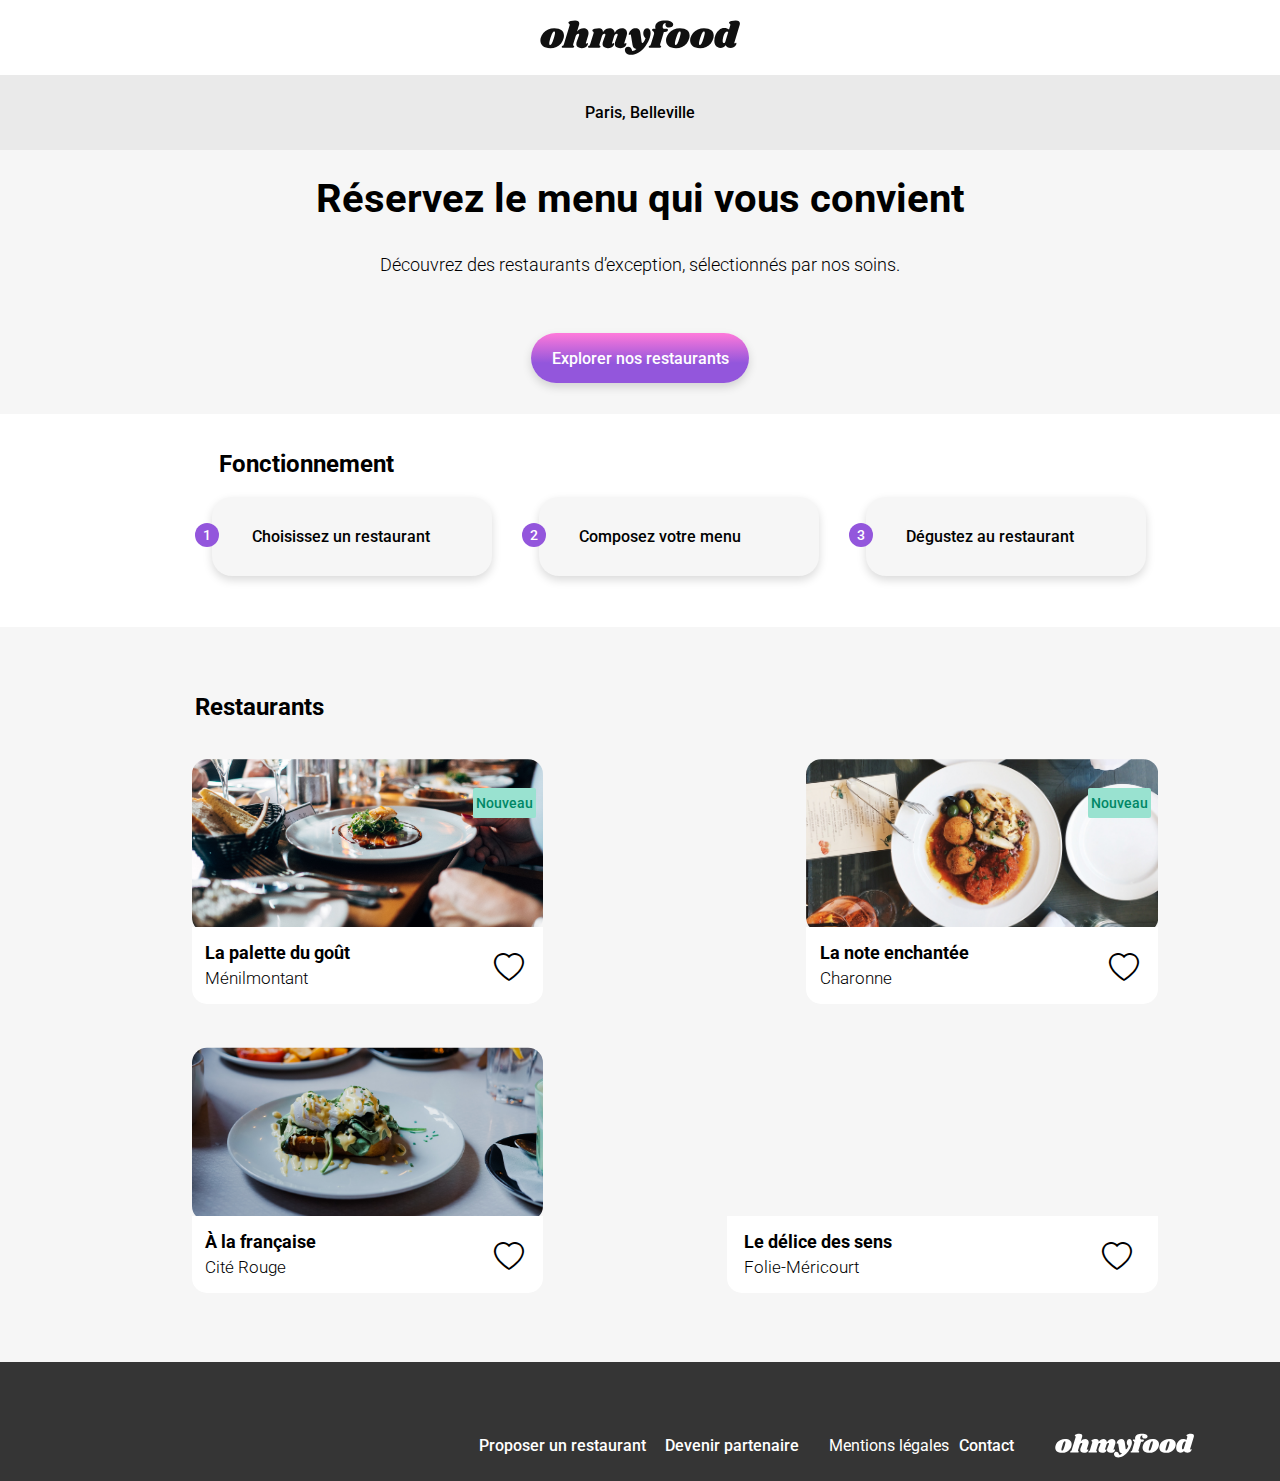
==== commit 3230d2b4: "Footer réduit et simplifié" ====
--- a/index.html
+++ b/index.html
@@ -18,7 +18,7 @@
         <link rel="stylesheet" href="SASS/Loader.css" type="text/css">
     </head>                 
     <body>
-        <div id="Loader">
+        <!--<div id="Loader">
             <div class="Loader__Container">
                 <div class="Loader__Container--Lheart">
                     <div class="HeartLoader"></div>                    
@@ -30,7 +30,7 @@
                 </div>                                                          
                 <div class="Loader__Container--underline"></div>                                
             </div>
-        </div>
+        </div>-->
         <main>
             <header id="Head__site">
                 <nav class="Navbar">
@@ -146,20 +146,24 @@
                     </div>                
             </article>   
         </main>
-        <footer id="Generic__Footer">
+        <footer id="Generic__Footer">            
             <div class="Container__List">
-                <img class="Container__List--logo" src="../IMAGES/Logos/ohmyfood@2xwhite.svg" alt="Logo Ohmyfood">
-                <ul class="List__Info">
-                    <li class="List__Info--suggest">
-                        <i class="fa-solid fa-utensils"></i>
-                        Proposer un restaurant</li>
-                    <li class="List__Info--partner"><i class="fa-solid fa-handshake-angle"></i>
-                        Devenir partenaire</li>
-                    <li class="List__Info--legal">Mentions légales</li>
-                    <li class="List__Info--contact">
-                        <a class="List__Info--link" href="mailto:ohmyfood@gmail.com">Contact</a>
-                    </li>
-                </ul>
+                <div>
+                    <img class="Container__List--logo" src="../IMAGES/Logos/ohmyfood@2xwhite.svg" alt="Logo Ohmyfood">
+                </div>
+                <div>
+                    <ul class="List__Info">
+                        <li class="List__Info--suggest">
+                            <i class="fa-solid fa-utensils"></i>
+                            Proposer un restaurant</li>
+                        <li class="List__Info--partner"><i class="fa-solid fa-handshake-angle"></i>
+                            Devenir partenaire</li>
+                        <li class="List__Info--legal">Mentions légales</li>
+                        <li class="List__Info--contact">
+                            <a class="List__Info--link" href="mailto:ohmyfood@gmail.com">Contact</a>
+                        </li>
+                    </ul>
+                </div>                
             </div>
         </footer>              
     </body>                                      
--- a/SASS/Mobile/Accueil-Mobile.css
+++ b/SASS/Mobile/Accueil-Mobile.css
@@ -35,6 +35,249 @@
     transform-origin: 100% 100%;
   }
 }
+/*----------------------------------Loader's mixin & variables & Animations---------------------------------------------*/
+/*---------------------Loader's variable--------------------*/
+/*---------------------Loader's mixin--------------------*/
+@keyframes ChargeBarLeftIn {
+  0% {
+    opacity: 0;
+    transform: translateX(-250px);
+  }
+  100% {
+    opacity: 1;
+    transform: translateX(0);
+  }
+}
+@keyframes ChargeBarFullIn {
+  0% {
+    opacity: 0;
+  }
+  25% {
+    opacity: 0.25;
+    animation-timing-function: cubic-bezier(0.11, 0.54, 0.99, 0.21);
+  }
+  50% {
+    opacity: 0.5;
+    animation-timing-function: cubic-bezier(0.2, 0.42, 0.95, 0.4);
+  }
+  75% {
+    opacity: 0.75;
+    animation-timing-function: cubic-bezier(0.08, 0.98, 0.95, 0.19);
+  }
+  100% {
+    opacity: 1;
+  }
+}
+@keyframes LeftHeartIn {
+  0% {
+    animation-timing-function: ease-in;
+    opacity: 0;
+    transform: translateX(-60%);
+  }
+  38% {
+    animation-timing-function: ease-out;
+    opacity: 1;
+    transform: translateX(0);
+  }
+  55% {
+    animation-timing-function: ease-in;
+    transform: translateX(-30%);
+  }
+  72% {
+    animation-timing-function: ease-out;
+    transform: translateX(0);
+  }
+  81% {
+    animation-timing-function: ease-in;
+    transform: translateX(-10%);
+  }
+  90% {
+    animation-timing-function: ease-out;
+    transform: translateX(0);
+  }
+  95% {
+    animation-timing-function: ease-in;
+    transform: translateX(-3%);
+  }
+  100% {
+    animation-timing-function: ease-out;
+    transform: translateX(0);
+  }
+}
+@keyframes RightHeartIn {
+  0% {
+    animation-timing-function: ease-in;
+    opacity: 0;
+    transform: translateX(60%);
+  }
+  38% {
+    animation-timing-function: ease-out;
+    opacity: 1;
+    transform: translateX(0);
+  }
+  55% {
+    animation-timing-function: ease-in;
+    transform: translateX(30%);
+  }
+  72% {
+    animation-timing-function: ease-out;
+    transform: translateX(0);
+  }
+  81% {
+    animation-timing-function: ease-in;
+    transform: translateX(10%);
+  }
+  90% {
+    animation-timing-function: ease-out;
+    transform: translateX(0);
+  }
+  95% {
+    animation-timing-function: ease-in;
+    transform: translateX(3%);
+  }
+  100% {
+    animation-timing-function: ease-out;
+    transform: translateX(0);
+  }
+}
+@keyframes GreenHeartIn {
+  0% {
+    animation-timing-function: ease-in;
+    opacity: 0;
+    transform: scale(7);
+  }
+  38% {
+    animation-timing-function: ease-out;
+    opacity: 1;
+    transform: scale(1);
+  }
+  55% {
+    animation-timing-function: ease-in;
+    transform: scale(1.5);
+  }
+  72% {
+    animation-timing-function: ease-out;
+    transform: scale(1);
+  }
+  81% {
+    animation-timing-function: ease-in;
+    transform: scale(1.24);
+  }
+  89% {
+    animation-timing-function: ease-out;
+    transform: scale(1);
+  }
+  95% {
+    animation-timing-function: ease-in;
+    transform: scale(1.04);
+  }
+  100% {
+    animation-timing-function: ease-out;
+    transform: scale(1);
+  }
+}
+@keyframes NameInCenter {
+  0% {
+    opacity: 0;
+  }
+  25% {
+    opacity: 0.25;
+    animation-timing-function: cubic-bezier(0.11, 0.54, 0.99, 0.21);
+  }
+  50% {
+    opacity: 0.5;
+    animation-timing-function: cubic-bezier(0.2, 0.42, 0.95, 0.4);
+  }
+  75% {
+    opacity: 0.75;
+    animation-timing-function: cubic-bezier(0.08, 0.98, 0.95, 0.19);
+  }
+  100% {
+    opacity: 1;
+  }
+}
+@keyframes LoaderOut {
+  0% {
+    animation-timing-function: ease-out;
+    transform: translateY(0);
+  }
+  5% {
+    animation-timing-function: ease-in;
+    transform: translateY(5%);
+  }
+  15% {
+    animation-timing-function: ease-out;
+    opacity: 0.85;
+  }
+  25% {
+    animation-timing-function: ease-in;
+    transform: translateY(10%);
+  }
+  38% {
+    animation-timing-function: ease-out;
+    transform: translateY(0);
+  }
+  52% {
+    animation-timing-function: ease-in;
+    transform: translateY(25%);
+  }
+  70% {
+    animation-timing-function: ease-out;
+    transform: translateY(0);
+  }
+  85% {
+    opacity: 1;
+  }
+  100% {
+    opacity: 0;
+    transform: translateY(100%);
+  }
+}
+@keyframes neon-blink {
+  0%, 24.5%, 34.5%, 35.5%, 79%, 81%, 100% {
+    opacity: 1;
+  }
+  25.5%, 40%, 52%, 63%, 86%, 97% {
+    opacity: 0.5;
+  }
+  17%, 25%, 35%, 44%, 80%, 90% {
+    opacity: 0;
+  } /* coupures */
+}
+@keyframes HeartPulseLoad {
+  0% {
+    animation-timing-function: ease-out;
+    transform: scale(1);
+    transform-origin: center center;
+  }
+  10% {
+    animation-timing-function: ease-in;
+    transform: scale(1.5);
+  }
+  17% {
+    animation-timing-function: ease-out;
+    transform: scale(0.7);
+  }
+  33% {
+    animation-timing-function: ease-in;
+    transform: scale(1.5);
+  }
+  45% {
+    animation-timing-function: ease-out;
+    transform: scale(1);
+  }
+}
+@keyframes LoaderIn {
+  0% {
+    opacity: 1;
+    display: grid;
+  }
+  100% {
+    opacity: 1;
+    display: none;
+    height: 0;
+  }
+}
 /*Footer générique ohmyfood*/
 #Generic__Footer {
   display: flex;
@@ -97,62 +340,63 @@
 
 @media screen and (min-width: 1024px) and (max-width: 2500px) {
   #Generic__Footer {
-    display: grid;
-    align-items: end;
-    grid-template-columns: 1fr;
-    grid-template-rows: 1fr;
-    grid-template-areas: "Container__List";
+    display: flex;
+    flex-flow: row-reverse;
+    justify-content: normal;
+    align-items: flex-end;
     min-height: 114px;
   }
   .Container__List {
-    grid-area: Container__List;
-    display: grid;
-    grid-template-columns: repeat(8, 1fr);
-    grid-template-rows: 1fr;
-    padding-right: 3%;
-    gap: 3%;
-    position: relative;
-  }
-  .Container__List--logo {
-    display: inline-grid;
-    grid-area: 1/8/1/8;
-    align-self: self-start;
-    position: absolute;
-    top: -45%;
-  }
-  .List__Info {
-    grid-area: 1/1/1/8;
-    display: grid;
-    grid-template-columns: repeat(4, 1.5fr) 0.5fr;
-    grid-template-rows: 1fr;
+    display: flex;
+    flex-flow: row-reverse;
+    justify-content: normal;
+    align-items: center;
+    width: 100%;
+  }
+  .Container__List div:first-child {
+    display: flex;
+    flex-flow: row-reverse;
+    justify-content: normal;
+    align-items: normal;
+    margin-right: 5%;
+  }
+  .Container__List div:last-child {
+    display: flex;
+    flex-flow: column nowrap;
+    justify-content: flex-end;
+    align-items: normal;
+    align-items: flex-end;
+    margin-right: 2%;
+    width: 100%;
+  }
+  .Container__List div:last-child .List__Info {
+    display: flex;
+    flex-flow: row nowrap;
+    justify-content: flex-end;
+    align-items: center;
+    width: 100%;
     justify-items: end;
-    justify-self: end;
-  }
-  .List__Info--suggest {
-    display: inline-block;
-    grid-area: 1/1/1/3;
-    justify-self: start;
-    margin-left: -18%;
-  }
-  .List__Info--partner {
-    display: inline-block;
-    grid-area: 1/2/1/4;
-    justify-self: start;
-    padding-left: 16%;
-  }
-  .List__Info--legal {
-    display: inline-block;
-    grid-area: 1/4/1/5;
-  }
-  .List__Info--contact {
-    display: inline-block;
-    justify-self: start;
-    grid-area: 1/5/1/6;
-  }
-  .List__Info--contact {
-    display: inline-block;
-    justify-self: start;
-    grid-area: 1/5/1/6;
+    -moz-column-gap: 1%;
+         column-gap: 1%;
+  }
+  .Container__List div:last-child .List__Info--suggest {
+    display: flex;
+    flex-flow: row nowrap;
+    justify-content: normal;
+    align-items: center;
+  }
+  .Container__List div:last-child .List__Info--partner {
+    display: flex;
+    flex-flow: row nowrap;
+    justify-content: normal;
+    align-items: center;
+    margin-right: 2%;
+  }
+  .Container__List div:last-child .List__Info--legal {
+    display: flex;
+    flex-flow: row nowrap;
+    justify-content: normal;
+    align-items: center;
   }
 }
 /*Variables*/
@@ -190,372 +434,638 @@
     transform-origin: 100% 100%;
   }
 }
+/*----------------------------------Loader's mixin & variables & Animations---------------------------------------------*/
+/*---------------------Loader's variable--------------------*/
+/*---------------------Loader's mixin--------------------*/
+@keyframes ChargeBarLeftIn {
+  0% {
+    opacity: 0;
+    transform: translateX(-250px);
+  }
+  100% {
+    opacity: 1;
+    transform: translateX(0);
+  }
+}
+@keyframes ChargeBarFullIn {
+  0% {
+    opacity: 0;
+  }
+  25% {
+    opacity: 0.25;
+    animation-timing-function: cubic-bezier(0.11, 0.54, 0.99, 0.21);
+  }
+  50% {
+    opacity: 0.5;
+    animation-timing-function: cubic-bezier(0.2, 0.42, 0.95, 0.4);
+  }
+  75% {
+    opacity: 0.75;
+    animation-timing-function: cubic-bezier(0.08, 0.98, 0.95, 0.19);
+  }
+  100% {
+    opacity: 1;
+  }
+}
+@keyframes LeftHeartIn {
+  0% {
+    animation-timing-function: ease-in;
+    opacity: 0;
+    transform: translateX(-60%);
+  }
+  38% {
+    animation-timing-function: ease-out;
+    opacity: 1;
+    transform: translateX(0);
+  }
+  55% {
+    animation-timing-function: ease-in;
+    transform: translateX(-30%);
+  }
+  72% {
+    animation-timing-function: ease-out;
+    transform: translateX(0);
+  }
+  81% {
+    animation-timing-function: ease-in;
+    transform: translateX(-10%);
+  }
+  90% {
+    animation-timing-function: ease-out;
+    transform: translateX(0);
+  }
+  95% {
+    animation-timing-function: ease-in;
+    transform: translateX(-3%);
+  }
+  100% {
+    animation-timing-function: ease-out;
+    transform: translateX(0);
+  }
+}
+@keyframes RightHeartIn {
+  0% {
+    animation-timing-function: ease-in;
+    opacity: 0;
+    transform: translateX(60%);
+  }
+  38% {
+    animation-timing-function: ease-out;
+    opacity: 1;
+    transform: translateX(0);
+  }
+  55% {
+    animation-timing-function: ease-in;
+    transform: translateX(30%);
+  }
+  72% {
+    animation-timing-function: ease-out;
+    transform: translateX(0);
+  }
+  81% {
+    animation-timing-function: ease-in;
+    transform: translateX(10%);
+  }
+  90% {
+    animation-timing-function: ease-out;
+    transform: translateX(0);
+  }
+  95% {
+    animation-timing-function: ease-in;
+    transform: translateX(3%);
+  }
+  100% {
+    animation-timing-function: ease-out;
+    transform: translateX(0);
+  }
+}
+@keyframes GreenHeartIn {
+  0% {
+    animation-timing-function: ease-in;
+    opacity: 0;
+    transform: scale(7);
+  }
+  38% {
+    animation-timing-function: ease-out;
+    opacity: 1;
+    transform: scale(1);
+  }
+  55% {
+    animation-timing-function: ease-in;
+    transform: scale(1.5);
+  }
+  72% {
+    animation-timing-function: ease-out;
+    transform: scale(1);
+  }
+  81% {
+    animation-timing-function: ease-in;
+    transform: scale(1.24);
+  }
+  89% {
+    animation-timing-function: ease-out;
+    transform: scale(1);
+  }
+  95% {
+    animation-timing-function: ease-in;
+    transform: scale(1.04);
+  }
+  100% {
+    animation-timing-function: ease-out;
+    transform: scale(1);
+  }
+}
+@keyframes NameInCenter {
+  0% {
+    opacity: 0;
+  }
+  25% {
+    opacity: 0.25;
+    animation-timing-function: cubic-bezier(0.11, 0.54, 0.99, 0.21);
+  }
+  50% {
+    opacity: 0.5;
+    animation-timing-function: cubic-bezier(0.2, 0.42, 0.95, 0.4);
+  }
+  75% {
+    opacity: 0.75;
+    animation-timing-function: cubic-bezier(0.08, 0.98, 0.95, 0.19);
+  }
+  100% {
+    opacity: 1;
+  }
+}
+@keyframes LoaderOut {
+  0% {
+    animation-timing-function: ease-out;
+    transform: translateY(0);
+  }
+  5% {
+    animation-timing-function: ease-in;
+    transform: translateY(5%);
+  }
+  15% {
+    animation-timing-function: ease-out;
+    opacity: 0.85;
+  }
+  25% {
+    animation-timing-function: ease-in;
+    transform: translateY(10%);
+  }
+  38% {
+    animation-timing-function: ease-out;
+    transform: translateY(0);
+  }
+  52% {
+    animation-timing-function: ease-in;
+    transform: translateY(25%);
+  }
+  70% {
+    animation-timing-function: ease-out;
+    transform: translateY(0);
+  }
+  85% {
+    opacity: 1;
+  }
+  100% {
+    opacity: 0;
+    transform: translateY(100%);
+  }
+}
+@keyframes neon-blink {
+  0%, 24.5%, 34.5%, 35.5%, 79%, 81%, 100% {
+    opacity: 1;
+  }
+  25.5%, 40%, 52%, 63%, 86%, 97% {
+    opacity: 0.5;
+  }
+  17%, 25%, 35%, 44%, 80%, 90% {
+    opacity: 0;
+  } /* coupures */
+}
+@keyframes HeartPulseLoad {
+  0% {
+    animation-timing-function: ease-out;
+    transform: scale(1);
+    transform-origin: center center;
+  }
+  10% {
+    animation-timing-function: ease-in;
+    transform: scale(1.5);
+  }
+  17% {
+    animation-timing-function: ease-out;
+    transform: scale(0.7);
+  }
+  33% {
+    animation-timing-function: ease-in;
+    transform: scale(1.5);
+  }
+  45% {
+    animation-timing-function: ease-out;
+    transform: scale(1);
+  }
+}
+@keyframes LoaderIn {
+  0% {
+    opacity: 1;
+    display: grid;
+  }
+  100% {
+    opacity: 1;
+    display: none;
+    height: 0;
+  }
+}
 /*Général*/
 * {
   font-family: "Roboto", sans-serif;
 }
 
-@media screen and (min-width: 320px) and (max-width: 780px) {
-  /*BODY*/
-  body {
-    width: 100%;
-    margin: 0;
-    padding: 0;
-    position: relative;
-  }
-  /*Main*/
-  main {
-    display: flex;
-    flex-flow: column nowrap;
-    justify-content: center;
-    align-items: center;
-    min-width: 320px;
-    max-width: 100%;
-    box-sizing: border-box;
-    background-color: #FFFFFF;
-  }
-  /*Header*/
-  #Head__site {
-    display: flex;
-    flex-flow: column nowrap;
-    justify-content: center;
-    align-items: center;
-    min-width: 320px;
-    max-width: 100%;
-    box-sizing: border-box;
-    width: 100%;
-    z-index: 2;
-  }
-  .Navbar {
-    display: flex;
-    flex-flow: column nowrap;
-    justify-content: center;
-    align-items: center;
-    box-sizing: border-box;
-    width: 100%;
-  }
-  .Navbar__Title {
-    padding: 14px 89px 13px 89px;
-  }
-  .Navbar__GeoLoc {
-    display: flex;
-    flex-flow: row wrap;
-    justify-content: center;
-    align-items: center;
-    box-sizing: border-box;
-    background-color: #EAEAEA;
-    gap: 17px;
-    width: 100%;
-    padding: 15.5px 0;
-    box-shadow: 0px 0px 4px 4px rgba(0, 0, 0, 0.25);
-  }
-  .Navbar__GeoLoc--sample {
-    font-weight: 500;
-    font-size: 1rem;
-  }
-  /* Explore__section*/
-  #Explore {
-    display: flex;
-    flex-flow: column nowrap;
-    justify-content: normal;
-    align-items: center;
-    min-width: 320px;
-    max-width: 100%;
-    box-sizing: border-box;
-    background-color: #f6f6f6;
-    padding: 35px 0 55px 0;
-    width: 100%;
-  }
-  #Explore .C-Explore__Container {
-    height: 100%;
-  }
-  #Explore .C-Explore__Site {
-    display: flex;
-    flex-flow: column nowrap;
-    justify-content: normal;
-    align-items: center;
-    min-width: 320px;
-    max-width: 100%;
-    box-sizing: border-box;
-    gap: 20px;
-  }
-  #Explore .C-Explore__Site--title {
-    font-size: 1.5rem;
-    font-weight: 700;
-    text-align: center;
-    max-width: 100%;
-    margin: 0;
-  }
-  #Explore .C-Explore__Site--text {
-    font-size: 1.125rem;
-    font-weight: 300;
-    min-width: 315px;
-    margin: 0px;
-    text-align: center;
-  }
-  #Explore .C-Explore__Site--Btn {
-    font-weight: 500;
-    font-size: 1rem;
-    color: #FFFFFF;
-    border-radius: 25px;
-    background: linear-gradient(to top, #9356dc 40%, #ff79da);
-    padding: 13px 16px;
-    box-shadow: 0px 4px 10px 0px rgba(0, 0, 0, 0.15);
-    border: none;
-    transition: all 0.5s ease-out;
-  }
-  #Explore .C-Explore__Site--Btn:hover {
-    opacity: 0.8;
-    box-shadow: 0px 4px 15px 0px rgba(0, 0, 0, 0.35);
-  }
-  /*How It Works Section*/
-  #HowItWorks {
-    display: flex;
-    flex-flow: column nowrap;
-    justify-content: unset;
-    align-items: unset;
-    min-width: 320px;
-    max-width: 100%;
-    box-sizing: border-box;
-    padding: 40px 20px 65px 20px;
-    width: 100%;
-  }
-  .C-HowItWorks {
-    display: flex;
-    flex-flow: column nowrap;
-    justify-content: unset;
-    align-items: unset;
-    min-width: 320px;
-    max-width: 100%;
-    box-sizing: border-box;
-    height: 100%;
-  }
-  .C-HowItWorks__Container {
-    display: flex;
-    flex-flow: column nowrap;
-    justify-content: center;
-    align-items: unset;
-    min-width: 320px;
-    max-width: 100%;
-    box-sizing: border-box;
-  }
-  .C-HowItWorks__Container--title {
-    font-size: 1.5rem;
-    font-weight: 700;
-    align-self: flex-start;
-    margin: 0;
-  }
-  .C-HowItWorks__BlockStep--NumberContainer {
-    display: flex;
-  }
-  .C-HowItWorks__BlockStep--Nbr {
-    display: flex;
-    flex-flow: wrap;
-    position: relative;
-    align-content: center;
-    justify-content: center;
-    z-index: 2;
-    top: 55px;
-    right: 10px;
-    width: 24px;
-    height: 24px;
-    border-radius: 50%;
-    background-color: #9356dc;
-    color: #FFFFFF;
-    font-size: 0.875rem;
-    font-weight: 500;
-  }
-  .C-HowItWorks__BlockStep--Btn {
-    display: flex;
-    flex-flow: wrap;
-    position: relative;
-    align-content: unset;
-    justify-content: unset;
-    margin: 5px;
-    padding: 30px 10px 30px 0px;
-    width: 100%;
-    font-weight: 500;
-    background-color: #f6f6f6;
-    border: none;
-    border-radius: 20px;
-    box-shadow: 0px 4px 10px 0px rgba(0, 0, 0, 0.15);
-    font-size: 1rem;
-  }
-  .C-HowItWorks__BlockStep--Btn i {
-    display: flex;
-    margin: auto 15px auto 25px;
-    color: #7e7e7e;
-  }
-  .C-HowItWorks__BlockStep--Btn .fa-store {
-    color: #9356dc;
-  }
-  /*Main-Article, restaurant lien et carte de présentation*/
-  #Main__Article {
-    display: grid;
-    background-color: #f6f6f6;
-    width: 100%;
-  }
-  .Cards__Container {
-    display: grid;
-    grid-template-columns: repeat(3, 1fr);
-    grid-template-rows: auto;
-    box-sizing: border-box;
-    padding: 0 18px 55px 18px;
-    width: 100%;
-  }
-  .Cards__Container--title {
-    grid-area: 1/1/3/2;
-    font-size: 1.5rem;
-    font-weight: 700;
-    justify-self: left;
-    margin: 43% 0 -10% 0;
-  }
-  .Restaurant__link {
-    display: grid;
-    border-radius: 15px;
-    text-decoration: none;
-  }
-  .Restaurant__link:nth-of-type(1) {
-    grid-area: 2/1/4/4;
-  }
-  .Restaurant__link:nth-of-type(2) {
-    grid-area: 4/1/6/4;
-    margin-top: -20%;
-  }
-  .Restaurant__link:nth-of-type(3) {
-    grid-area: 6/1/8/4;
-    margin-top: -20%;
-  }
-  .Restaurant__link:nth-of-type(4) {
-    grid-area: 8/1/10/4;
-    margin-top: -20%;
-  }
+/*BODY*/
+body {
+  width: 100%;
+  margin: 0;
+  padding: 0;
+  position: relative;
+}
+
+/*Main*/
+main {
+  display: flex;
+  flex-flow: column nowrap;
+  justify-content: center;
+  align-items: center;
+  min-width: 320px;
+  max-width: 100%;
+  box-sizing: border-box;
+  background-color: #FFFFFF;
+}
+
+/*Header*/
+#Head__site {
+  display: flex;
+  flex-flow: column nowrap;
+  justify-content: center;
+  align-items: center;
+  min-width: 320px;
+  max-width: 100%;
+  box-sizing: border-box;
+  width: 100%;
+  z-index: 2;
+}
+
+.Navbar {
+  display: flex;
+  flex-flow: column nowrap;
+  justify-content: center;
+  align-items: center;
+  box-sizing: border-box;
+  width: 100%;
+}
+
+.Navbar__Title {
+  padding: 14px 89px 13px 89px;
+}
+
+.Navbar__GeoLoc {
+  display: flex;
+  flex-flow: row wrap;
+  justify-content: center;
+  align-items: center;
+  box-sizing: border-box;
+  background-color: #EAEAEA;
+  gap: 17px;
+  width: 100%;
+  padding: 15.5px 0;
+  box-shadow: 0px 0px 4px 4px rgba(0, 0, 0, 0.25);
+}
+.Navbar__GeoLoc--sample {
+  font-weight: 500;
+  font-size: 1rem;
+}
+
+/* Explore__section*/
+#Explore {
+  display: flex;
+  flex-flow: column nowrap;
+  justify-content: normal;
+  align-items: center;
+  min-width: 320px;
+  max-width: 100%;
+  box-sizing: border-box;
+  background-color: #f6f6f6;
+  padding: 35px 0 55px 0;
+  width: 100%;
+}
+#Explore .C-Explore__Container {
+  height: 100%;
+}
+#Explore .C-Explore__Site {
+  display: flex;
+  flex-flow: column nowrap;
+  justify-content: normal;
+  align-items: center;
+  min-width: 320px;
+  max-width: 100%;
+  box-sizing: border-box;
+  gap: 20px;
+}
+#Explore .C-Explore__Site--title {
+  font-size: 1.5rem;
+  font-weight: 700;
+  text-align: center;
+  max-width: 100%;
+  margin: 0;
+}
+#Explore .C-Explore__Site--text {
+  font-size: 1.125rem;
+  font-weight: 300;
+  min-width: 315px;
+  margin: 0px;
+  text-align: center;
+}
+#Explore .C-Explore__Site--Btn {
+  font-weight: 500;
+  font-size: 1rem;
+  color: #FFFFFF;
+  border-radius: 25px;
+  background: linear-gradient(to top, #9356dc 40%, #ff79da);
+  padding: 13px 16px;
+  box-shadow: 0px 4px 10px 0px rgba(0, 0, 0, 0.15);
+  border: none;
+  transition: all 0.5s ease-out;
+}
+#Explore .C-Explore__Site--Btn:hover {
+  opacity: 0.8;
+  box-shadow: 0px 4px 15px 0px rgba(0, 0, 0, 0.35);
+}
+
+/*How It Works Section*/
+#HowItWorks {
+  display: flex;
+  flex-flow: column nowrap;
+  justify-content: unset;
+  align-items: unset;
+  min-width: 320px;
+  max-width: 100%;
+  box-sizing: border-box;
+  padding: 40px 20px 65px 20px;
+  width: 100%;
+}
+
+.C-HowItWorks {
+  display: flex;
+  flex-flow: column nowrap;
+  justify-content: unset;
+  align-items: unset;
+  min-width: 320px;
+  max-width: 100%;
+  box-sizing: border-box;
+  height: 100%;
+}
+
+.C-HowItWorks__Container {
+  display: flex;
+  flex-flow: column nowrap;
+  justify-content: center;
+  align-items: unset;
+  min-width: 320px;
+  max-width: 100%;
+  box-sizing: border-box;
+}
+.C-HowItWorks__Container--title {
+  font-size: 1.5rem;
+  font-weight: 700;
+  align-self: flex-start;
+  margin: 0;
+}
+
+.C-HowItWorks__BlockStep--NumberContainer {
+  display: flex;
+}
+.C-HowItWorks__BlockStep--Nbr {
+  display: flex;
+  flex-flow: wrap;
+  position: relative;
+  align-content: center;
+  justify-content: center;
+  z-index: 2;
+  top: 55px;
+  right: 10px;
+  width: 24px;
+  height: 24px;
+  border-radius: 50%;
+  background-color: #9356dc;
+  color: #FFFFFF;
+  font-size: 0.875rem;
+  font-weight: 500;
+}
+.C-HowItWorks__BlockStep--Btn {
+  display: flex;
+  flex-flow: wrap;
+  position: relative;
+  align-content: unset;
+  justify-content: unset;
+  margin: 5px;
+  padding: 30px 10px 30px 0px;
+  width: 100%;
+  font-weight: 500;
+  background-color: #f6f6f6;
+  border: none;
+  border-radius: 20px;
+  box-shadow: 0px 4px 10px 0px rgba(0, 0, 0, 0.15);
+  font-size: 1rem;
+}
+.C-HowItWorks__BlockStep--Btn i {
+  display: flex;
+  margin: auto 15px auto 25px;
+  color: #7e7e7e;
+}
+.C-HowItWorks__BlockStep--Btn .fa-store {
+  color: #9356dc;
+}
+
+/*Main-Article, restaurant lien et carte de présentation*/
+#Main__Article {
+  display: grid;
+  background-color: #f6f6f6;
+  width: 100%;
+}
+
+.Cards__Container {
+  display: grid;
+  grid-template-columns: repeat(3, 1fr);
+  grid-template-rows: auto;
+  box-sizing: border-box;
+  padding: 0 18px 55px 18px;
+  width: 100%;
+}
+.Cards__Container--title {
+  grid-area: 1/1/2/2;
+  font-size: 1.5rem;
+  font-weight: 700;
+  justify-self: left;
+  margin: 43% 0 -20% 0;
+}
+
+.Restaurant__link {
+  display: grid;
+  border-radius: 15px;
+  text-decoration: none;
+}
+
+.Restaurant__link:nth-of-type(1) {
+  grid-area: 2/1/4/4;
+}
+
+.Restaurant__link:nth-of-type(2) {
+  grid-area: 4/1/6/4;
+  margin-top: -20%;
+}
+
+.Restaurant__link:nth-of-type(3) {
+  grid-area: 6/1/8/4;
+  margin-top: -20%;
+}
+
+.Restaurant__link:nth-of-type(4) {
+  grid-area: 8/1/10/4;
+  margin-top: -20%;
+}
+
+.Card__Box {
+  display: grid;
+  min-height: 150px;
+  grid-template-columns: repeat(10, 1fr);
+  grid-template-rows: repeat(10, 1fr);
+  border-radius: 15px;
+  position: relative;
+}
+.Card__Box--IMG {
+  grid-area: 1/1/8/11;
+  -webkit-clip-path: inset(25% 0% 0% 0% round 15px 15px);
+          clip-path: inset(25% 0% 0% 0% round 15px 15px);
+  box-sizing: border-box;
+  -o-object-fit: cover;
+     object-fit: cover;
+  max-width: 100%;
+}
+.Card__Box--new {
+  grid-area: 3/8/4/11;
+  background-color: #99E2D0;
+  color: #008766;
+  width: 90%;
+  height: 45%;
+  padding: 10px 0px;
+  border-radius: 2px;
+  font-size: 0.875rem;
+  font-weight: 500;
+  display: flex;
+  justify-content: center;
+  align-items: center;
+  z-index: 2;
+  margin: auto;
+}
+
+.Information__Box {
+  grid-area: 8/1/11/10;
+  display: flex;
+  flex-flow: row;
+  justify-content: space-between;
+  align-items: center;
+  height: 30%;
+  padding: 4.5% 6.62% 4.5% 4.5%;
+  background-color: #ffffff;
+  border-radius: 0 0 15px 15px;
+  color: black;
+  position: absolute;
+  width: 100%;
+  top: -30%;
+}
+.Information__Box .Heartbox {
+  display: flex;
+  position: relative;
+  margin-top: auto;
+  width: 31px;
+  height: 31px;
+  animation: Heartbeat 0.3s ease-in-out 2 7s;
+}
+.Information__Box .Heartbox .bi-heart {
+  display: flex;
+  position: absolute;
+  top: 3%;
+  right: 5%;
+  width: 30px;
+  height: 30px;
+  font-size: 30px;
+  font-weight: 100;
+  cursor: pointer;
+  color: black;
+  transition: all 0.5s cubic-bezier(0.7, 0.04, 0.71, 0.36);
+}
+.Information__Box .Heartbox:hover > .bi-heart {
+  opacity: 0;
+}
+.Information__Box .Heartbox::after {
+  font-family: "bootstrap-icons";
+  content: "\f415";
+  background: linear-gradient(to top, #ff79da 40%, #9356dc);
+  -webkit-background-clip: text;
+  background-clip: text;
+  -webkit-text-fill-color: transparent;
+  font-size: 30px;
+  width: 30px;
+  height: 30px;
+  opacity: 0;
+  transition: all 0.5s cubic-bezier(0.7, 0.04, 0.71, 0.36);
+}
+.Information__Box .Heartbox:hover::after {
+  font-family: "bootstrap-icons";
+  content: "\f415";
+  background: linear-gradient(to top, #ff79da 40%, #9356dc);
+  -webkit-background-clip: text;
+  background-clip: text;
+  -webkit-text-fill-color: transparent;
+  opacity: 1;
+  animation: Heartbeat 0.3s ease-in-out 2 0.5s;
+}
+
+.Description__text {
+  display: flex;
+  flex-flow: column;
+  height: 100%;
+  justify-content: space-around;
+  gap: 10%;
+}
+.Description__text--name {
+  margin: 0;
+  font-size: 1.125rem;
+  font-weight: 700;
+}
+.Description__text--district {
+  margin: 0;
+  font-size: 1.0625rem;
+  font-weight: 300;
+}
+
+.Cards__Container .Restaurant__link:nth-child(4) .Card__Box--new:first-child {
+  visibility: hidden;
+}
+
+.Cards__Container .Restaurant__link:nth-child(5) .Card__Box--new:first-child {
+  visibility: hidden;
+}
+
+@media screen and (min-width: 320px) and (max-width: 376px) {
   .Card__Box {
-    display: grid;
-    min-height: 150px;
-    grid-template-columns: repeat(10, 1fr);
-    grid-template-rows: repeat(10, 1fr);
-    border-radius: 15px;
-    position: relative;
-  }
-  .Card__Box--IMG {
-    grid-area: 1/1/8/11;
-    -webkit-clip-path: xywh(0% 23% 100% 85% round 15px 15px 0% 0%);
-            clip-path: xywh(0% 23% 100% 85% round 15px 15px 0% 0%);
-    box-sizing: border-box;
-    -o-object-fit: cover;
-       object-fit: cover;
-    max-width: 100%;
+    grid-template-rows: repeat(8, 1fr);
   }
   .Card__Box--new {
     grid-area: 3/8/4/11;
-    background-color: #99E2D0;
-    color: #008766;
-    width: 90%;
-    height: 45%;
-    padding: 10px 0px;
-    border-radius: 2px;
-    font-size: 0.875rem;
-    font-weight: 500;
-    display: flex;
-    justify-content: center;
-    align-items: center;
-    z-index: 2;
-    margin: auto;
   }
   .Information__Box {
-    grid-area: 8/1/11/10;
-    display: flex;
-    flex-flow: row;
-    justify-content: space-between;
-    align-items: center;
-    height: 60%;
-    padding: 4.5% 7.5% 4.5% 4.5%;
-    background-color: #ffffff;
-    border-radius: 0 0 15px 15px;
-    color: black;
-    position: absolute;
-    width: 100%;
-    top: -30%;
-  }
-  .Information__Box .Heartbox {
-    display: flex;
-    position: relative;
-    margin-top: 31px;
-    width: 31px;
-    height: 31px;
-    animation: Heartbeat 0.3s ease-in-out 2 0.5s;
-  }
-  .Information__Box .Heartbox .bi-heart {
-    display: flex;
-    position: absolute;
-    top: 3%;
-    right: 5%;
-    width: 30px;
-    height: 30px;
-    font-size: 30px;
-    font-weight: 100;
-    cursor: pointer;
-    color: black;
-    transition: all 0.5s cubic-bezier(0.7, 0.04, 0.71, 0.36);
-  }
-  .Information__Box .Heartbox:hover > .bi-heart {
-    opacity: 0;
-  }
-  .Information__Box .Heartbox::after {
-    font-family: "bootstrap-icons";
-    content: "\f415";
-    background: linear-gradient(to top, #ff79da 40%, #9356dc);
-    background-clip: text;
-    -webkit-background-clip: text;
-    -webkit-text-fill-color: transparent;
-    font-size: 30px;
-    width: 30px;
-    height: 30px;
-    opacity: 0;
-    transition: all 0.5s cubic-bezier(0.7, 0.04, 0.71, 0.36);
-  }
-  .Information__Box .Heartbox:hover::after {
-    font-family: "bootstrap-icons";
-    content: "\f415";
-    background: linear-gradient(to top, #ff79da 40%, #9356dc);
-    background-clip: text;
-    -webkit-background-clip: text;
-    -webkit-text-fill-color: transparent;
-    opacity: 1;
-    animation: Heartbeat 0.3s ease-in-out 2 0.5s;
-  }
-  .Description__text {
-    display: flex;
-    flex-flow: column;
-    gap: 5px;
-  }
-  .Description__text--name {
-    margin: 0;
-    font-size: 1.125rem;
-    font-weight: 700;
-  }
-  .Description__text--district {
-    margin: 0;
-    font-size: 1.0625rem;
-    font-weight: 300;
-  }
-  .Cards__Container .Restaurant__link:nth-child(4) .Card__Box--new:first-child {
-    visibility: hidden;
-  }
-  .Cards__Container .Restaurant__link:nth-child(5) .Card__Box--new:first-child {
-    visibility: hidden;
-  }
-}
-@media screen and (min-width: 320px) and (max-width: 369px) {
-  .Card__Box {
-    grid-template-rows: repeat(8, 1fr);
-  }
-  .Card__Box--new {
-    grid-area: 3/8/4/11;
-  }
-  .Information__Box {
-    grid-area: 7/1/11/10;
+    grid-area: 7/1/10/10;
     top: -40%;
     max-height: -moz-fit-content;
     max-height: fit-content;
--- a/SASS/Desktop/Accueil-Desktop.css
+++ b/SASS/Desktop/Accueil-Desktop.css
@@ -208,7 +208,7 @@
     }
     15% {
       animation-timing-function: ease-out;
-      transform: translateY(0);
+      opacity: 0.85;
     }
     25% {
       animation-timing-function: ease-in;
@@ -276,6 +276,7 @@
     100% {
       opacity: 1;
       display: none;
+      height: 0;
     }
   }
   /*Footer générique ohmyfood*/
@@ -373,62 +374,63 @@
 }
 @media screen and (min-width: 1024px) and (max-width: 2500px) and (min-width: 1024px) and (max-width: 2500px) {
   #Generic__Footer {
-    display: grid;
-    align-items: end;
-    grid-template-columns: 1fr;
-    grid-template-rows: 1fr;
-    grid-template-areas: "Container__List";
+    display: flex;
+    flex-flow: row-reverse;
+    justify-content: normal;
+    align-items: flex-end;
     min-height: 114px;
   }
   .Container__List {
-    grid-area: Container__List;
-    display: grid;
-    grid-template-columns: repeat(8, 1fr);
-    grid-template-rows: 1fr;
-    padding-right: 3%;
-    gap: 3%;
-    position: relative;
-  }
-  .Container__List--logo {
-    display: inline-grid;
-    grid-area: 1/8/1/8;
-    align-self: self-start;
-    position: absolute;
-    top: -45%;
-  }
-  .List__Info {
-    grid-area: 1/1/1/8;
-    display: grid;
-    grid-template-columns: repeat(4, 1.5fr) 0.5fr;
-    grid-template-rows: 1fr;
+    display: flex;
+    flex-flow: row-reverse;
+    justify-content: normal;
+    align-items: center;
+    width: 100%;
+  }
+  .Container__List div:first-child {
+    display: flex;
+    flex-flow: row-reverse;
+    justify-content: normal;
+    align-items: normal;
+    margin-right: 5%;
+  }
+  .Container__List div:last-child {
+    display: flex;
+    flex-flow: column nowrap;
+    justify-content: flex-end;
+    align-items: normal;
+    align-items: flex-end;
+    margin-right: 2%;
+    width: 100%;
+  }
+  .Container__List div:last-child .List__Info {
+    display: flex;
+    flex-flow: row nowrap;
+    justify-content: flex-end;
+    align-items: center;
+    width: 100%;
     justify-items: end;
-    justify-self: end;
-  }
-  .List__Info--suggest {
-    display: inline-block;
-    grid-area: 1/1/1/3;
-    justify-self: start;
-    margin-left: -18%;
-  }
-  .List__Info--partner {
-    display: inline-block;
-    grid-area: 1/2/1/4;
-    justify-self: start;
-    padding-left: 16%;
-  }
-  .List__Info--legal {
-    display: inline-block;
-    grid-area: 1/4/1/5;
-  }
-  .List__Info--contact {
-    display: inline-block;
-    justify-self: start;
-    grid-area: 1/5/1/6;
-  }
-  .List__Info--contact {
-    display: inline-block;
-    justify-self: start;
-    grid-area: 1/5/1/6;
+    -moz-column-gap: 1%;
+         column-gap: 1%;
+  }
+  .Container__List div:last-child .List__Info--suggest {
+    display: flex;
+    flex-flow: row nowrap;
+    justify-content: normal;
+    align-items: center;
+  }
+  .Container__List div:last-child .List__Info--partner {
+    display: flex;
+    flex-flow: row nowrap;
+    justify-content: normal;
+    align-items: center;
+    margin-right: 2%;
+  }
+  .Container__List div:last-child .List__Info--legal {
+    display: flex;
+    flex-flow: row nowrap;
+    justify-content: normal;
+    align-items: center;
   }
 }
 @media screen and (min-width: 1024px) and (max-width: 2500px) {
@@ -625,7 +627,7 @@
     }
     15% {
       animation-timing-function: ease-out;
-      transform: translateY(0);
+      opacity: 0.85;
     }
     25% {
       animation-timing-function: ease-in;
@@ -693,6 +695,7 @@
     100% {
       opacity: 1;
       display: none;
+      height: 0;
     }
   }
   @keyframes Heartbeat {
@@ -888,7 +891,7 @@
     }
     15% {
       animation-timing-function: ease-out;
-      transform: translateY(0);
+      opacity: 0.85;
     }
     25% {
       animation-timing-function: ease-in;
@@ -956,6 +959,7 @@
     100% {
       opacity: 1;
       display: none;
+      height: 0;
     }
   }
   #Loader {
@@ -967,7 +971,7 @@
     width: 100%;
     position: absolute;
     z-index: 3;
-    animation: LoaderIn 6s linear 0s 1 normal forwards, LoaderOut 2s ease 3.5s 1 normal forwards;
+    animation: LoaderIn 5s linear 3.5s 1 normal forwards, LoaderOut 2s ease 3.5s 1 normal forwards;
   }
   #Loader .Loader__Container {
     display: flex;
@@ -998,8 +1002,8 @@
     font-family: "bootstrap-icons";
     content: "\f415";
     background: linear-gradient(to top, #ff79da 40%, #9356dc);
+    -webkit-background-clip: text;
     background-clip: text;
-    -webkit-background-clip: text;
     -webkit-text-fill-color: transparent;
     animation: LeftHeartIn 1.5s ease 0.3s 1 normal forwards, HeartPulseLoad 4s ease-in-out 0.3s infinite normal forwards;
   }
@@ -1023,10 +1027,10 @@
     font-family: "bootstrap-icons";
     content: "\f415";
     background: linear-gradient(to top, #ff79da 40%, #9356dc);
+    -webkit-background-clip: text;
     background-clip: text;
-    -webkit-background-clip: text;
     -webkit-text-fill-color: transparent;
-    animation: RightHeartIn 1.5s ease 0.2s 1 normal forwards, HeartPulseLoad s ease-in-out 0.3s infinite normal forwards;
+    animation: RightHeartIn 1.5s ease 0.2s 1 normal forwards, HeartPulseLoad 4s ease-in-out 0.3s infinite normal forwards;
   }
   #Loader .Loader__Container--name {
     display: inherit;
@@ -1042,8 +1046,8 @@
     font-size: 40px;
     content: "Ohmyfood";
     background: radial-gradient(circle, rgb(147, 86, 220) 0%, rgb(187, 145, 236) 54%, rgb(255, 121, 218) 100%);
+    -webkit-background-clip: text;
     background-clip: text;
-    -webkit-background-clip: text;
     -webkit-text-fill-color: transparent;
     -webkit-text-stroke: 0.5px #99E2D0;
     animation: NameInCenter 2s ease 0.5s 1 normal backwards, neon-blink 3s ease-in-out 2.9s infinite forwards;
@@ -1083,8 +1087,8 @@
     font-family: "bootstrap-icons";
     content: "\f417";
     background: linear-gradient(298deg, rgb(0, 135, 102) 0%, rgb(76, 189, 161) 69%, rgb(153, 226, 208) 100%);
+    -webkit-background-clip: text;
     background-clip: text;
-    -webkit-background-clip: text;
     -webkit-text-fill-color: transparent;
   }
   .HeartLoader::before {
@@ -1100,8 +1104,8 @@
     font-family: "bootstrap-icons";
     content: "\f417";
     background: linear-gradient(298deg, rgb(0, 135, 102) 0%, rgb(76, 189, 161) 69%, rgb(153, 226, 208) 100%);
+    -webkit-background-clip: text;
     background-clip: text;
-    -webkit-background-clip: text;
     -webkit-text-fill-color: transparent;
     animation: GreenHeartIn 2s ease 0s 1 normal forwards;
   }
@@ -1144,8 +1148,8 @@
     font-family: "bootstrap-icons";
     content: "\f415";
     background: linear-gradient(to top, #ff79da 40%, #9356dc);
+    -webkit-background-clip: text;
     background-clip: text;
-    -webkit-background-clip: text;
     -webkit-text-fill-color: transparent;
   }
   #Loader .Loader__Container--Rheart {
@@ -1167,8 +1171,8 @@
     font-family: "bootstrap-icons";
     content: "\f415";
     background: linear-gradient(to top, #ff79da 40%, #9356dc);
+    -webkit-background-clip: text;
     background-clip: text;
-    -webkit-background-clip: text;
     -webkit-text-fill-color: transparent;
   }
   #Loader .Loader__Container--name {
@@ -1185,8 +1189,8 @@
     font-size: 100px;
     content: "Ohmyfood";
     background: radial-gradient(circle, rgb(147, 86, 220) 0%, rgb(187, 145, 236) 54%, rgb(255, 121, 218) 100%);
+    -webkit-background-clip: text;
     background-clip: text;
-    -webkit-background-clip: text;
     -webkit-text-fill-color: transparent;
     -webkit-text-stroke: 0.5px #99E2D0;
   }
@@ -1215,8 +1219,8 @@
     font-family: "bootstrap-icons";
     content: "\f417";
     background: linear-gradient(298deg, rgb(0, 135, 102) 0%, rgb(76, 189, 161) 69%, rgb(153, 226, 208) 100%);
+    -webkit-background-clip: text;
     background-clip: text;
-    -webkit-background-clip: text;
     -webkit-text-fill-color: transparent;
   }
   .HeartLoader::before {
@@ -1232,8 +1236,8 @@
     font-family: "bootstrap-icons";
     content: "\f417";
     background: linear-gradient(298deg, rgb(0, 135, 102) 0%, rgb(76, 189, 161) 69%, rgb(153, 226, 208) 100%);
+    -webkit-background-clip: text;
     background-clip: text;
-    -webkit-background-clip: text;
     -webkit-text-fill-color: transparent;
   }
 }
@@ -1276,8 +1280,8 @@
     font-family: "bootstrap-icons";
     content: "\f415";
     background: linear-gradient(to top, #ff79da 40%, #9356dc);
+    -webkit-background-clip: text;
     background-clip: text;
-    -webkit-background-clip: text;
     -webkit-text-fill-color: transparent;
   }
   #Loader .Loader__Container--Rheart {
@@ -1299,8 +1303,8 @@
     font-family: "bootstrap-icons";
     content: "\f415";
     background: linear-gradient(to top, #ff79da 40%, #9356dc);
+    -webkit-background-clip: text;
     background-clip: text;
-    -webkit-background-clip: text;
     -webkit-text-fill-color: transparent;
   }
   #Loader .Loader__Container--name {
@@ -1317,8 +1321,8 @@
     font-size: 100px;
     content: "Ohmyfood";
     background: radial-gradient(circle, rgb(147, 86, 220) 0%, rgb(187, 145, 236) 54%, rgb(255, 121, 218) 100%);
+    -webkit-background-clip: text;
     background-clip: text;
-    -webkit-background-clip: text;
     -webkit-text-fill-color: transparent;
     -webkit-text-stroke: 0.5px #99E2D0;
   }
@@ -1347,8 +1351,8 @@
     font-family: "bootstrap-icons";
     content: "\f417";
     background: linear-gradient(298deg, rgb(0, 135, 102) 0%, rgb(76, 189, 161) 69%, rgb(153, 226, 208) 100%);
+    -webkit-background-clip: text;
     background-clip: text;
-    -webkit-background-clip: text;
     -webkit-text-fill-color: transparent;
   }
   .HeartLoader::before {
@@ -1364,8 +1368,8 @@
     font-family: "bootstrap-icons";
     content: "\f417";
     background: linear-gradient(298deg, rgb(0, 135, 102) 0%, rgb(76, 189, 161) 69%, rgb(153, 226, 208) 100%);
+    -webkit-background-clip: text;
     background-clip: text;
-    -webkit-background-clip: text;
     -webkit-text-fill-color: transparent;
   }
 }
@@ -1380,7 +1384,8 @@
     grid-template-columns: 1fr;
     grid-template-rows: 92% 8%;
     grid-auto-rows: 1fr;
-    gap: 0px 0px;
+    justify-items: center;
+    margin: auto;
     grid-auto-flow: row;
     grid-template-areas: "main" "Generic__Footer";
     position: relative;
@@ -1388,9 +1393,10 @@
   main {
     grid-area: main;
     display: grid;
+    max-width: 1900px;
+    width: 100%;
     grid-template-columns: 1fr;
     grid-template-rows: 11% 18% 17% 54%;
-    gap: 0px 0px;
     grid-auto-flow: row;
     grid-template-areas: "Head__site" "Explore" "HowItWorks" "Main__Article";
   }
@@ -1399,57 +1405,58 @@
     display: grid;
     grid-template-columns: 1fr;
     grid-template-rows: 1fr;
-    gap: 0px 0px;
     grid-template-areas: "Navbar";
     min-height: 11%;
+    width: 100%;
   }
   .Navbar {
     grid-area: Navbar;
     display: grid;
     grid-template-columns: repeat(5, 1fr);
     grid-template-rows: repeat(2, 1fr);
-    gap: 0px 0px;
+    width: 100%;
     grid-auto-flow: row;
     position: relative;
   }
   .Navbar__Title {
     display: grid;
     grid-area: 1/1/2/6;
-    grid-template-columns: repeat(20, 1fr);
+    align-self: center;
     justify-self: center;
-    align-self: center;
-    position: absolute;
-    left: 8%;
+    position: absolute;
   }
   .Navbar__Title img {
-    grid-area: 1/9/2/11;
     min-width: 200px;
   }
   .Navbar__GeoLoc {
     display: grid;
-    grid-template-columns: repeat(20, 1fr);
-    grid-area: 2/1/3/6;
+    grid-template-columns: repeat(5, 1fr);
+    grid-area: 2/1/2/6;
     background-color: #EAEAEA;
     padding: 15.5px 0;
     justify-items: center;
+    align-items: center;
+    position: relative;
   }
   .Navbar__GeoLoc--sample {
     font-weight: 500;
     font-size: 1rem;
-    grid-area: 2/9/2/13;
+    grid-area: 1/3/1/4;
   }
   .Navbar__GeoLoc i {
-    grid-area: 2/9/2/10;
-    justify-self: end;
+    grid-area: 1/3/1/4;
+    position: absolute;
+    left: 10%;
+    justify-self: flex-start;
   }
   #Explore {
     display: grid;
     grid-template-columns: 1fr;
     grid-template-rows: 1fr;
-    gap: 0px 0px;
     grid-auto-flow: row;
     grid-template-areas: "C-Explore__Site";
     grid-area: Explore;
+    width: 100%;
     min-height: 239px;
     background-color: #f6f6f6;
     padding-top: 2%;
@@ -1457,9 +1464,10 @@
   }
   .C-Explore__Site {
     display: grid;
-    grid-template-columns: repeat(2, 1fr) 0.5fr 0.5fr 0.5fr repeat(2, 1fr);
+    grid-template-columns: repeat(5, 1fr);
     grid-template-rows: 33% 33% 50px;
     width: 100%;
+    justify-items: center;
     grid-area: C-Explore__Site;
   }
   .C-Explore__Site--title {
@@ -1479,8 +1487,8 @@
     text-align: center;
   }
   .C-Explore__Site--Btn {
-    grid-area: 3/3/4/6;
-    max-width: 77%;
+    grid-area: 3/3/4/3;
+    width: 218px;
     min-width: 65%;
     justify-self: center;
     font-weight: 500;
@@ -1501,19 +1509,17 @@
     display: grid;
     grid-template-columns: 1fr;
     grid-template-rows: 1fr;
-    gap: 0px 0px;
     grid-auto-flow: row;
     grid-template-areas: "C-HowItWorks__Container";
     grid-area: HowItWorks;
-    padding: 40px 20px 65px 0;
-    width: 100%;
+    padding: 40px 0 65px 0;
     min-height: 229px;
+    width: 100%;
   }
   .C-HowItWorks__Container {
     display: grid;
     grid-template-columns: repeat(3, 1fr);
     grid-template-rows: 0.5fr 1fr 0.5fr;
-    gap: 0px 0px;
     grid-area: C-HowItWorks__Container;
     padding: 0 10.85% 0 12.5%;
   }
@@ -1530,7 +1536,6 @@
     display: grid;
     grid-template-columns: repeat(3, 1fr);
     grid-template-rows: 0.5fr;
-    gap: 0;
     grid-auto-flow: row;
     grid-template-areas: "Step1 Step2 Step3";
   }
@@ -1540,6 +1545,8 @@
     grid-template-rows: 1fr;
     grid-template-areas: "NumberContainer Btn Btn Btn";
     position: relative;
+    width: 100%;
+    max-width: 335px;
   }
   .C-HowItWorks__BlockStep--NumberContainer {
     grid-area: NumberContainer;
@@ -1606,28 +1613,24 @@
     background-color: #f6f6f6;
     width: 100%;
     min-height: 668px;
+    justify-items: center;
+    align-items: center;
   }
   .Cards__Container {
     grid-area: Cards__Container;
     display: grid;
-    grid-template-columns: 0.5fr 1fr 0.5fr 1fr 0.5fr;
+    grid-template-columns: repeat(6, 1fr);
     grid-template-rows: 0.5fr 1fr 0.5fr 1fr 0.5fr;
-    grid-template-areas: ". Cards__Container--title Cards__Container--title Cards__Container--title Cards__Container--title" " . link1 . link2 ." ". . . . ." ". link3 . link4 ." ". . . . .";
     height: 82%;
     width: 75%;
-    box-sizing: border-box;
-    position: relative;
-    justify-items: center;
-    justify-self: center;
+    position: relative;
   }
   .Cards__Container--title {
-    grid-area: Cards__Container--title;
+    grid-area: 1/1/2/2;
     font-size: 1.5rem;
     font-weight: 700;
-    align-self: center;
-    justify-self: start;
-    position: absolute;
-    left: -11%;
+    position: absolute;
+    left: 22%;
   }
   .Restaurant__link {
     display: grid;
@@ -1636,31 +1639,33 @@
     border-radius: 15px;
     text-decoration: none;
     height: 251px;
-    width: 160%;
+    min-width: 351px;
     max-width: 490px;
     box-sizing: border-box;
     position: relative;
   }
   .Restaurant__link:nth-of-type(1) {
-    grid-area: link1;
-    position: absolute;
-    top: -35%;
-    left: -35%;
+    grid-area: 2/1/4/3;
+    position: absolute;
+    top: -30%;
+    left: 10%;
   }
   .Restaurant__link:nth-of-type(2) {
-    grid-area: link2;
-    position: absolute;
-    top: -35%;
+    grid-area: 2/4/4/6;
+    position: absolute;
+    top: -30%;
     right: -62%;
   }
   .Restaurant__link:nth-of-type(3) {
-    grid-area: link3;
-    position: absolute;
-    left: -35%;
+    grid-area: 3/1/5/3;
+    position: absolute;
+    top: 15%;
+    left: 10%;
   }
   .Restaurant__link:nth-of-type(4) {
-    grid-area: link4;
-    position: absolute;
+    grid-area: 3/4/5/6;
+    position: absolute;
+    top: 15%;
     right: -62%;
   }
   .Card__Box {
@@ -1673,8 +1678,8 @@
   }
   .Card__Box--IMG {
     grid-area: 1/1/7/11;
-    -webkit-clip-path: xywh(0% 23% 100% 85% round 15px 15px 0% 0%);
-            clip-path: xywh(0% 23% 100% 85% round 15px 15px 0% 0%);
+    -webkit-clip-path: inset(25% 0% 0% 0% round 15px 15px);
+            clip-path: inset(25% 0% 0% 0% round 15px 15px);
     box-sizing: border-box;
     -o-object-fit: cover;
        object-fit: cover;
@@ -1682,7 +1687,7 @@
     max-height: 231px;
   }
   .Card__Box--new {
-    grid-area: 4/9/6/11;
+    grid-area: 5/9/7/11;
     background-color: #99E2D0;
     color: #008766;
     width: 90%;
@@ -1720,7 +1725,7 @@
     margin-top: 10px;
     width: 31px;
     height: 31px;
-    animation: Heartbeat 0.3s ease-in-out 2 0.5s;
+    animation: Heartbeat 0.3s ease-in-out 2 7s;
   }
   .Information__Box .Heartbox .bi-heart {
     display: flex;
@@ -1742,8 +1747,8 @@
     font-family: "bootstrap-icons";
     content: "\f415";
     background: linear-gradient(to top, #ff79da 40%, #9356dc);
+    -webkit-background-clip: text;
     background-clip: text;
-    -webkit-background-clip: text;
     -webkit-text-fill-color: transparent;
     font-size: 30px;
     width: 30px;
@@ -1755,8 +1760,8 @@
     font-family: "bootstrap-icons";
     content: "\f415";
     background: linear-gradient(to top, #ff79da 40%, #9356dc);
+    -webkit-background-clip: text;
     background-clip: text;
-    -webkit-background-clip: text;
     -webkit-text-fill-color: transparent;
     opacity: 1;
     animation: Heartbeat 0.3s ease-in-out 2 0.5s;
--- a/SASS/Tablette/Accueil-Tablette.css
+++ b/SASS/Tablette/Accueil-Tablette.css
@@ -208,7 +208,7 @@
     }
     15% {
       animation-timing-function: ease-out;
-      transform: translateY(0);
+      opacity: 0.85;
     }
     25% {
       animation-timing-function: ease-in;
@@ -276,6 +276,7 @@
     100% {
       opacity: 1;
       display: none;
+      height: 0;
     }
   }
   /*Footer générique ohmyfood*/
@@ -357,62 +358,63 @@
 }
 @media screen and (min-width: 780.1px) and (max-width: 1023.9px) and (min-width: 1024px) and (max-width: 2500px) {
   #Generic__Footer {
-    display: grid;
-    align-items: end;
-    grid-template-columns: 1fr;
-    grid-template-rows: 1fr;
-    grid-template-areas: "Container__List";
+    display: flex;
+    flex-flow: row-reverse;
+    justify-content: normal;
+    align-items: flex-end;
     min-height: 114px;
   }
   .Container__List {
-    grid-area: Container__List;
-    display: grid;
-    grid-template-columns: repeat(8, 1fr);
-    grid-template-rows: 1fr;
-    padding-right: 3%;
-    gap: 3%;
-    position: relative;
-  }
-  .Container__List--logo {
-    display: inline-grid;
-    grid-area: 1/8/1/8;
-    align-self: self-start;
-    position: absolute;
-    top: -45%;
-  }
-  .List__Info {
-    grid-area: 1/1/1/8;
-    display: grid;
-    grid-template-columns: repeat(4, 1.5fr) 0.5fr;
-    grid-template-rows: 1fr;
+    display: flex;
+    flex-flow: row-reverse;
+    justify-content: normal;
+    align-items: center;
+    width: 100%;
+  }
+  .Container__List div:first-child {
+    display: flex;
+    flex-flow: row-reverse;
+    justify-content: normal;
+    align-items: normal;
+    margin-right: 5%;
+  }
+  .Container__List div:last-child {
+    display: flex;
+    flex-flow: column nowrap;
+    justify-content: flex-end;
+    align-items: normal;
+    align-items: flex-end;
+    margin-right: 2%;
+    width: 100%;
+  }
+  .Container__List div:last-child .List__Info {
+    display: flex;
+    flex-flow: row nowrap;
+    justify-content: flex-end;
+    align-items: center;
+    width: 100%;
     justify-items: end;
-    justify-self: end;
-  }
-  .List__Info--suggest {
-    display: inline-block;
-    grid-area: 1/1/1/3;
-    justify-self: start;
-    margin-left: -18%;
-  }
-  .List__Info--partner {
-    display: inline-block;
-    grid-area: 1/2/1/4;
-    justify-self: start;
-    padding-left: 16%;
-  }
-  .List__Info--legal {
-    display: inline-block;
-    grid-area: 1/4/1/5;
-  }
-  .List__Info--contact {
-    display: inline-block;
-    justify-self: start;
-    grid-area: 1/5/1/6;
-  }
-  .List__Info--contact {
-    display: inline-block;
-    justify-self: start;
-    grid-area: 1/5/1/6;
+    -moz-column-gap: 1%;
+         column-gap: 1%;
+  }
+  .Container__List div:last-child .List__Info--suggest {
+    display: flex;
+    flex-flow: row nowrap;
+    justify-content: normal;
+    align-items: center;
+  }
+  .Container__List div:last-child .List__Info--partner {
+    display: flex;
+    flex-flow: row nowrap;
+    justify-content: normal;
+    align-items: center;
+    margin-right: 2%;
+  }
+  .Container__List div:last-child .List__Info--legal {
+    display: flex;
+    flex-flow: row nowrap;
+    justify-content: normal;
+    align-items: center;
   }
 }
 @media screen and (min-width: 780.1px) and (max-width: 1023.9px) {
@@ -609,7 +611,7 @@
     }
     15% {
       animation-timing-function: ease-out;
-      transform: translateY(0);
+      opacity: 0.85;
     }
     25% {
       animation-timing-function: ease-in;
@@ -677,6 +679,7 @@
     100% {
       opacity: 1;
       display: none;
+      height: 0;
     }
   }
   * {
@@ -967,8 +970,8 @@
   }
   .Card__Box--IMG {
     grid-area: 1/1/8/11;
-    -webkit-clip-path: xywh(0% 23% 100% 85% round 15px 15px 0% 0%);
-            clip-path: xywh(0% 23% 100% 85% round 15px 15px 0% 0%);
+    -webkit-clip-path: inset(25% 0% 0% 0% round 15px 15px);
+            clip-path: inset(25% 0% 0% 0% round 15px 15px);
     box-sizing: border-box;
     -o-object-fit: cover;
        object-fit: cover;
@@ -976,7 +979,7 @@
     max-height: 231px;
   }
   .Card__Box--new {
-    grid-area: 5/8/5/11;
+    grid-area: 4/8/5/11;
     background-color: #99E2D0;
     color: #008766;
     width: 90%;
@@ -1015,7 +1018,7 @@
     margin-top: 10px;
     width: 31px;
     height: 31px;
-    animation: Heartbeat 0.3s ease-in-out 2 0.5s;
+    animation: Heartbeat 0.3s ease-in-out 2 7s;
   }
   .Information__Box .Heartbox .bi-heart {
     display: flex;
@@ -1037,8 +1040,8 @@
     font-family: "bootstrap-icons";
     content: "\f415";
     background: linear-gradient(to top, #ff79da 40%, #9356dc);
+    -webkit-background-clip: text;
     background-clip: text;
-    -webkit-background-clip: text;
     -webkit-text-fill-color: transparent;
     font-size: 30px;
     width: 30px;
@@ -1050,8 +1053,8 @@
     font-family: "bootstrap-icons";
     content: "\f415";
     background: linear-gradient(to top, #ff79da 40%, #9356dc);
+    -webkit-background-clip: text;
     background-clip: text;
-    -webkit-background-clip: text;
     -webkit-text-fill-color: transparent;
     opacity: 1;
     animation: Heartbeat 0.3s ease-in-out 2 0.5s;
--- a/SASS/Loader.css
+++ b/SASS/Loader.css
@@ -207,7 +207,7 @@
   }
   15% {
     animation-timing-function: ease-out;
-    transform: translateY(0);
+    opacity: 0.85;
   }
   25% {
     animation-timing-function: ease-in;
@@ -318,8 +318,8 @@
   font-family: "bootstrap-icons";
   content: "\f415";
   background: linear-gradient(to top, #ff79da 40%, #9356dc);
+  -webkit-background-clip: text;
   background-clip: text;
-  -webkit-background-clip: text;
   -webkit-text-fill-color: transparent;
   animation: LeftHeartIn 1.5s ease 0.3s 1 normal forwards, HeartPulseLoad 4s ease-in-out 0.3s infinite normal forwards;
 }
@@ -343,10 +343,10 @@
   font-family: "bootstrap-icons";
   content: "\f415";
   background: linear-gradient(to top, #ff79da 40%, #9356dc);
+  -webkit-background-clip: text;
   background-clip: text;
-  -webkit-background-clip: text;
   -webkit-text-fill-color: transparent;
-  animation: RightHeartIn 1.5s ease 0.2s 1 normal forwards, HeartPulseLoad s ease-in-out 0.3s infinite normal forwards;
+  animation: RightHeartIn 1.5s ease 0.2s 1 normal forwards, HeartPulseLoad 4s ease-in-out 0.3s infinite normal forwards;
 }
 #Loader .Loader__Container--name {
   display: inherit;
@@ -362,8 +362,8 @@
   font-size: 40px;
   content: "Ohmyfood";
   background: radial-gradient(circle, rgb(147, 86, 220) 0%, rgb(187, 145, 236) 54%, rgb(255, 121, 218) 100%);
+  -webkit-background-clip: text;
   background-clip: text;
-  -webkit-background-clip: text;
   -webkit-text-fill-color: transparent;
   -webkit-text-stroke: 0.5px #99E2D0;
   animation: NameInCenter 2s ease 0.5s 1 normal backwards, neon-blink 3s ease-in-out 2.9s infinite forwards;
@@ -404,8 +404,8 @@
   font-family: "bootstrap-icons";
   content: "\f417";
   background: linear-gradient(298deg, rgb(0, 135, 102) 0%, rgb(76, 189, 161) 69%, rgb(153, 226, 208) 100%);
+  -webkit-background-clip: text;
   background-clip: text;
-  -webkit-background-clip: text;
   -webkit-text-fill-color: transparent;
 }
 .HeartLoader::before {
@@ -421,8 +421,8 @@
   font-family: "bootstrap-icons";
   content: "\f417";
   background: linear-gradient(298deg, rgb(0, 135, 102) 0%, rgb(76, 189, 161) 69%, rgb(153, 226, 208) 100%);
+  -webkit-background-clip: text;
   background-clip: text;
-  -webkit-background-clip: text;
   -webkit-text-fill-color: transparent;
   animation: GreenHeartIn 2s ease 0s 1 normal forwards;
 }
@@ -465,8 +465,8 @@
     font-family: "bootstrap-icons";
     content: "\f415";
     background: linear-gradient(to top, #ff79da 40%, #9356dc);
-    background-clip: text;
-    -webkit-background-clip: text;
+    -webkit-background-clip: text;
+    background-clip: text;
     -webkit-text-fill-color: transparent;
   }
   #Loader .Loader__Container--Rheart {
@@ -488,8 +488,8 @@
     font-family: "bootstrap-icons";
     content: "\f415";
     background: linear-gradient(to top, #ff79da 40%, #9356dc);
-    background-clip: text;
-    -webkit-background-clip: text;
+    -webkit-background-clip: text;
+    background-clip: text;
     -webkit-text-fill-color: transparent;
   }
   #Loader .Loader__Container--name {
@@ -506,8 +506,8 @@
     font-size: 100px;
     content: "Ohmyfood";
     background: radial-gradient(circle, rgb(147, 86, 220) 0%, rgb(187, 145, 236) 54%, rgb(255, 121, 218) 100%);
-    background-clip: text;
-    -webkit-background-clip: text;
+    -webkit-background-clip: text;
+    background-clip: text;
     -webkit-text-fill-color: transparent;
     -webkit-text-stroke: 0.5px #99E2D0;
   }
@@ -536,8 +536,8 @@
     font-family: "bootstrap-icons";
     content: "\f417";
     background: linear-gradient(298deg, rgb(0, 135, 102) 0%, rgb(76, 189, 161) 69%, rgb(153, 226, 208) 100%);
-    background-clip: text;
-    -webkit-background-clip: text;
+    -webkit-background-clip: text;
+    background-clip: text;
     -webkit-text-fill-color: transparent;
   }
   .HeartLoader::before {
@@ -553,8 +553,8 @@
     font-family: "bootstrap-icons";
     content: "\f417";
     background: linear-gradient(298deg, rgb(0, 135, 102) 0%, rgb(76, 189, 161) 69%, rgb(153, 226, 208) 100%);
-    background-clip: text;
-    -webkit-background-clip: text;
+    -webkit-background-clip: text;
+    background-clip: text;
     -webkit-text-fill-color: transparent;
   }
 }
@@ -597,8 +597,8 @@
     font-family: "bootstrap-icons";
     content: "\f415";
     background: linear-gradient(to top, #ff79da 40%, #9356dc);
-    background-clip: text;
-    -webkit-background-clip: text;
+    -webkit-background-clip: text;
+    background-clip: text;
     -webkit-text-fill-color: transparent;
   }
   #Loader .Loader__Container--Rheart {
@@ -620,8 +620,8 @@
     font-family: "bootstrap-icons";
     content: "\f415";
     background: linear-gradient(to top, #ff79da 40%, #9356dc);
-    background-clip: text;
-    -webkit-background-clip: text;
+    -webkit-background-clip: text;
+    background-clip: text;
     -webkit-text-fill-color: transparent;
   }
   #Loader .Loader__Container--name {
@@ -638,8 +638,8 @@
     font-size: 100px;
     content: "Ohmyfood";
     background: radial-gradient(circle, rgb(147, 86, 220) 0%, rgb(187, 145, 236) 54%, rgb(255, 121, 218) 100%);
-    background-clip: text;
-    -webkit-background-clip: text;
+    -webkit-background-clip: text;
+    background-clip: text;
     -webkit-text-fill-color: transparent;
     -webkit-text-stroke: 0.5px #99E2D0;
   }
@@ -668,8 +668,8 @@
     font-family: "bootstrap-icons";
     content: "\f417";
     background: linear-gradient(298deg, rgb(0, 135, 102) 0%, rgb(76, 189, 161) 69%, rgb(153, 226, 208) 100%);
-    background-clip: text;
-    -webkit-background-clip: text;
+    -webkit-background-clip: text;
+    background-clip: text;
     -webkit-text-fill-color: transparent;
   }
   .HeartLoader::before {
@@ -685,8 +685,8 @@
     font-family: "bootstrap-icons";
     content: "\f417";
     background: linear-gradient(298deg, rgb(0, 135, 102) 0%, rgb(76, 189, 161) 69%, rgb(153, 226, 208) 100%);
-    background-clip: text;
-    -webkit-background-clip: text;
+    -webkit-background-clip: text;
+    background-clip: text;
     -webkit-text-fill-color: transparent;
   }
 }/*# sourceMappingURL=Loader.css.map */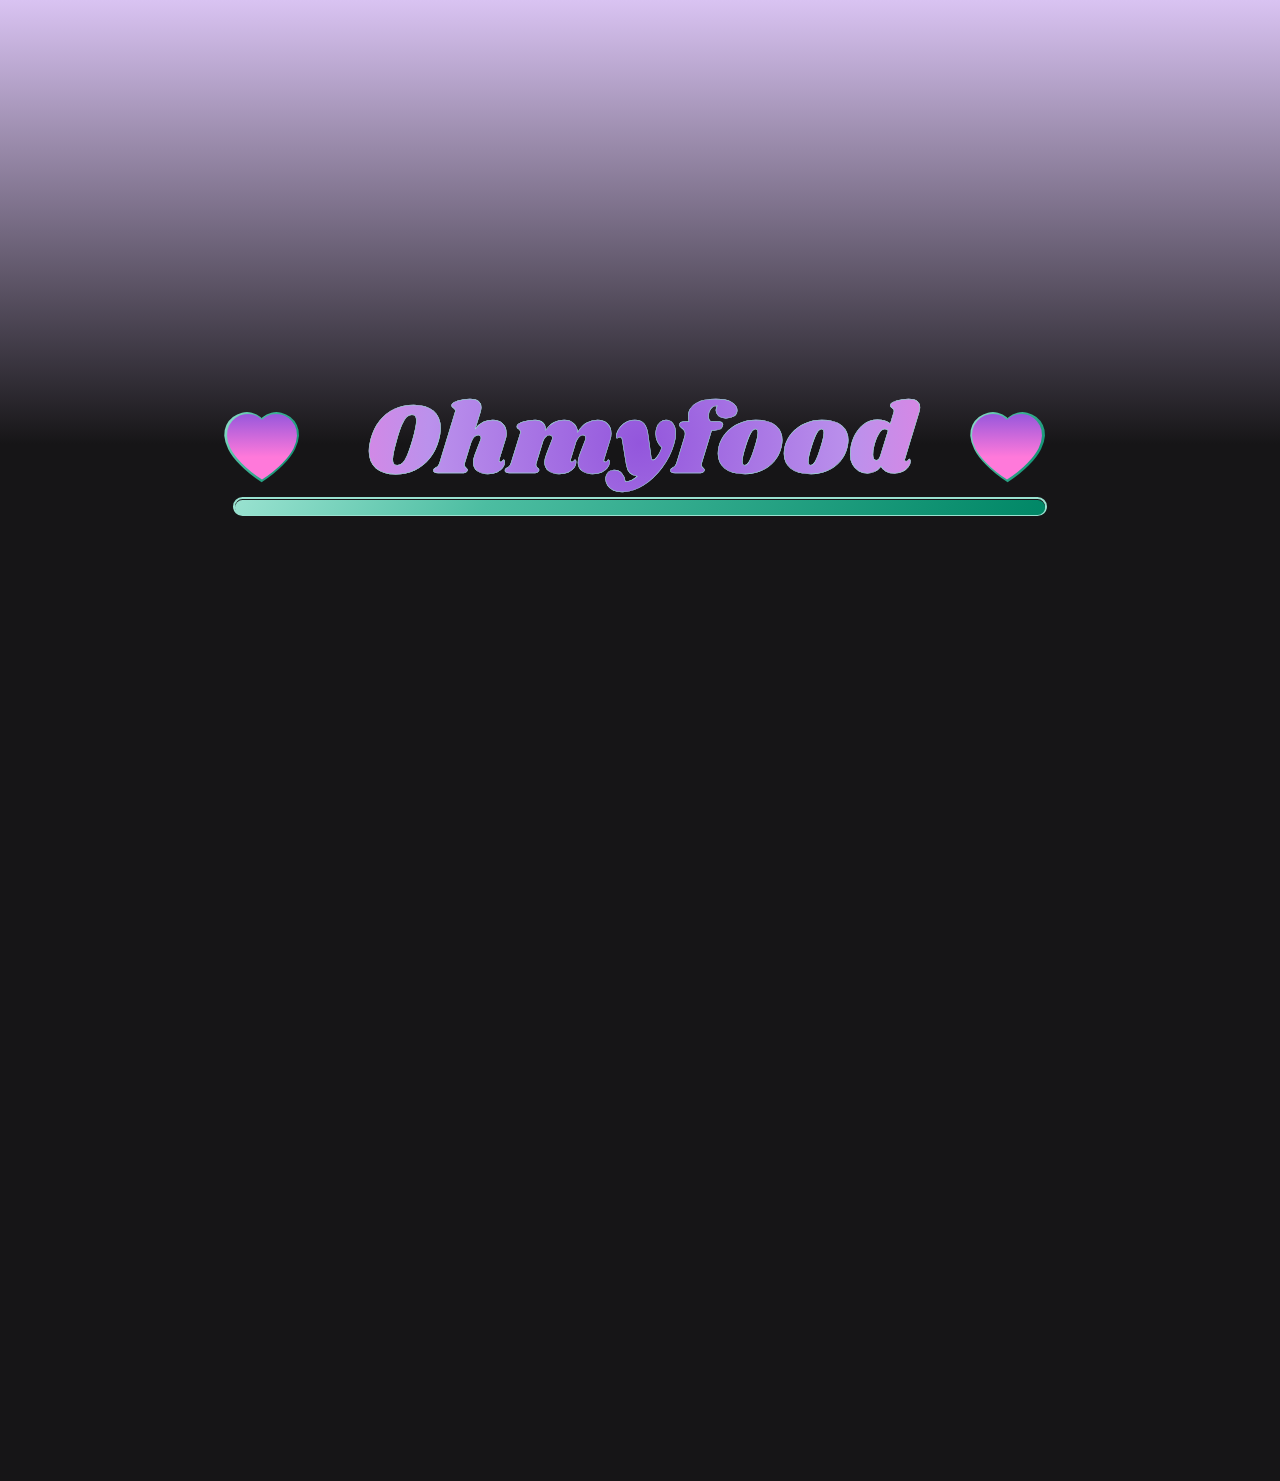
==== commit 12d8afb2: "Correctif soutenance P3" ====
--- a/index.html
+++ b/index.html
@@ -18,7 +18,7 @@
         <link rel="stylesheet" href="SASS/Loader.css" type="text/css">
     </head>                 
     <body>
-        <!--<div id="Loader">
+        <div id="Loader">
             <div class="Loader__Container">
                 <div class="Loader__Container--Lheart">
                     <div class="HeartLoader"></div>                    
@@ -30,7 +30,7 @@
                 </div>                                                          
                 <div class="Loader__Container--underline"></div>                                
             </div>
-        </div>-->
+        </div>
         <main>
             <header id="Head__site">
                 <nav class="Navbar">
--- a/SASS/Mobile/Accueil-Mobile.css
+++ b/SASS/Mobile/Accueil-Mobile.css
@@ -710,7 +710,7 @@
   align-items: center;
   min-width: 320px;
   max-width: 100%;
-  box-sizing: border-box;
+  box-sizing: unset;
   width: 100%;
   z-index: 2;
 }
@@ -720,7 +720,7 @@
   flex-flow: column nowrap;
   justify-content: center;
   align-items: center;
-  box-sizing: border-box;
+  box-sizing: unset;
   width: 100%;
 }
 
@@ -733,7 +733,7 @@
   flex-flow: row wrap;
   justify-content: center;
   align-items: center;
-  box-sizing: border-box;
+  box-sizing: unset;
   background-color: #EAEAEA;
   gap: 17px;
   width: 100%;
@@ -753,7 +753,7 @@
   align-items: center;
   min-width: 320px;
   max-width: 100%;
-  box-sizing: border-box;
+  box-sizing: unset;
   background-color: #f6f6f6;
   padding: 35px 0 55px 0;
   width: 100%;
@@ -768,7 +768,7 @@
   align-items: center;
   min-width: 320px;
   max-width: 100%;
-  box-sizing: border-box;
+  box-sizing: unset;
   gap: 20px;
 }
 #Explore .C-Explore__Site--title {
@@ -810,7 +810,6 @@
   min-width: 320px;
   max-width: 100%;
   box-sizing: border-box;
-  padding: 40px 20px 65px 20px;
   width: 100%;
 }
 
@@ -821,7 +820,7 @@
   align-items: unset;
   min-width: 320px;
   max-width: 100%;
-  box-sizing: border-box;
+  box-sizing: unset;
   height: 100%;
 }
 
@@ -832,7 +831,9 @@
   align-items: unset;
   min-width: 320px;
   max-width: 100%;
-  box-sizing: border-box;
+  box-sizing: unset;
+  margin: 30px auto;
+  row-gap: 24px;
 }
 .C-HowItWorks__Container--title {
   font-size: 1.5rem;
@@ -841,18 +842,34 @@
   margin: 0;
 }
 
+.C-HowItWorks__Step {
+  display: flex;
+  flex-flow: column nowrap;
+  row-gap: 24px;
+}
+
+.C-HowItWorks__BlockStep {
+  display: flex;
+  align-items: center;
+  min-height: 73px;
+  position: relative;
+}
 .C-HowItWorks__BlockStep--NumberContainer {
   display: flex;
+  width: 25px;
+  height: 25px;
+  position: absolute;
+  left: -10px;
 }
 .C-HowItWorks__BlockStep--Nbr {
   display: flex;
   flex-flow: wrap;
-  position: relative;
+  position: static;
   align-content: center;
   justify-content: center;
   z-index: 2;
-  top: 55px;
-  right: 10px;
+  top: 0;
+  right: 0;
   width: 24px;
   height: 24px;
   border-radius: 50%;
@@ -865,10 +882,10 @@
   display: flex;
   flex-flow: wrap;
   position: relative;
-  align-content: unset;
+  align-content: center;
   justify-content: unset;
-  margin: 5px;
-  padding: 30px 10px 30px 0px;
+  margin: 0;
+  padding: 0;
   width: 100%;
   font-weight: 500;
   background-color: #f6f6f6;
@@ -876,6 +893,7 @@
   border-radius: 20px;
   box-shadow: 0px 4px 10px 0px rgba(0, 0, 0, 0.15);
   font-size: 1rem;
+  height: 73px;
 }
 .C-HowItWorks__BlockStep--Btn i {
   display: flex;
@@ -1034,7 +1052,6 @@
 .Description__text {
   display: flex;
   flex-flow: column;
-  height: 100%;
   justify-content: space-around;
   gap: 10%;
 }
@@ -1066,6 +1083,7 @@
   }
   .Information__Box {
     grid-area: 7/1/10/10;
+    height: 100%;
     top: -40%;
     max-height: -moz-fit-content;
     max-height: fit-content;
--- a/SASS/Desktop/Accueil-Desktop.css
+++ b/SASS/Desktop/Accueil-Desktop.css
@@ -1393,7 +1393,7 @@
   main {
     grid-area: main;
     display: grid;
-    max-width: 1900px;
+    max-width: 1440px;
     width: 100%;
     grid-template-columns: 1fr;
     grid-template-rows: 11% 18% 17% 54%;
@@ -1521,12 +1521,14 @@
     grid-template-columns: repeat(3, 1fr);
     grid-template-rows: 0.5fr 1fr 0.5fr;
     grid-area: C-HowItWorks__Container;
-    padding: 0 10.85% 0 12.5%;
+    margin: 0 auto;
+    width: 90%;
+    max-width: 1080px;
+    justify-items: center;
   }
   .C-HowItWorks__Container--title {
     display: grid;
-    align-items: center;
-    padding-left: 6%;
+    justify-self: start;
     grid-area: 1/1/2/4;
     font-size: 1.5rem;
     font-weight: 700;
@@ -1538,31 +1540,38 @@
     grid-template-rows: 0.5fr;
     grid-auto-flow: row;
     grid-template-areas: "Step1 Step2 Step3";
+    -moz-column-gap: 4%;
+         column-gap: 4%;
+    width: 100%;
+    max-width: 1080px;
   }
   .C-HowItWorks__BlockStep {
     display: grid;
-    grid-template-columns: 0.5fr 1fr 1fr 1fr;
+    grid-template-columns: repeat(3, 1fr);
     grid-template-rows: 1fr;
-    grid-template-areas: "NumberContainer Btn Btn Btn";
+    grid-template-areas: "Btn Btn Btn";
     position: relative;
     width: 100%;
     max-width: 335px;
+    align-items: center;
   }
   .C-HowItWorks__BlockStep--NumberContainer {
     grid-area: NumberContainer;
-    position: relative;
-    top: -27%;
-    right: -30%;
+    position: absolute;
+    width: 25px;
+    height: 25px;
+    z-index: 2;
+    left: -5%;
   }
   .C-HowItWorks__BlockStep--Nbr {
     display: flex;
     flex-flow: wrap;
-    position: absolute;
+    position: static;
     align-content: center;
     justify-content: center;
-    z-index: 2;
-    top: 62%;
-    right: 3%;
+    z-index: 0;
+    top: 0;
+    right: 0;
     width: 24px;
     height: 24px;
     border-radius: 50%;
@@ -1576,17 +1585,20 @@
     display: flex;
     flex-flow: nowrap;
     position: relative;
-    align-content: unset;
+    align-content: normal;
     justify-content: normal;
-    margin: 5px;
-    padding: 30px 10px 30px 0px;
+    margin: 0;
+    padding: 0;
     width: 100%;
     font-weight: 500;
     background-color: #f6f6f6;
     border: none;
     border-radius: 20px;
     box-shadow: 0px 4px 10px 0px rgba(0, 0, 0, 0.15);
+    height: 73px;
+    max-width: 322px;
     font-size: 1rem;
+    align-items: center;
   }
   .C-HowItWorks__BlockStep--Btn i {
     display: flex;
@@ -1614,23 +1626,22 @@
     width: 100%;
     min-height: 668px;
     justify-items: center;
-    align-items: center;
   }
   .Cards__Container {
     grid-area: Cards__Container;
     display: grid;
-    grid-template-columns: repeat(6, 1fr);
+    grid-template-columns: repeat(12, 1fr);
     grid-template-rows: 0.5fr 1fr 0.5fr 1fr 0.5fr;
-    height: 82%;
-    width: 75%;
+    height: 100%;
+    width: 90%;
+    max-width: 1080px;
     position: relative;
   }
   .Cards__Container--title {
-    grid-area: 1/1/2/2;
+    grid-area: 1/1/2/3;
     font-size: 1.5rem;
     font-weight: 700;
-    position: absolute;
-    left: 22%;
+    align-self: center;
   }
   .Restaurant__link {
     display: grid;
@@ -1640,33 +1651,25 @@
     text-decoration: none;
     height: 251px;
     min-width: 351px;
-    max-width: 490px;
-    box-sizing: border-box;
-    position: relative;
+    max-width: 445px;
+    width: 100%;
+    position: absolute;
   }
   .Restaurant__link:nth-of-type(1) {
-    grid-area: 2/1/4/3;
-    position: absolute;
-    top: -30%;
-    left: 10%;
+    grid-area: 2/1/4/6;
+    bottom: 40%;
   }
   .Restaurant__link:nth-of-type(2) {
-    grid-area: 2/4/4/6;
-    position: absolute;
-    top: -30%;
-    right: -62%;
+    grid-area: 2/8/4/13;
+    bottom: 40%;
   }
   .Restaurant__link:nth-of-type(3) {
-    grid-area: 3/1/5/3;
-    position: absolute;
-    top: 15%;
-    left: 10%;
+    grid-area: 3/1/5/6;
+    bottom: 2%;
   }
   .Restaurant__link:nth-of-type(4) {
-    grid-area: 3/4/5/6;
-    position: absolute;
-    top: 15%;
-    right: -62%;
+    grid-area: 3/8/5/13;
+    bottom: 2%;
   }
   .Card__Box {
     display: grid;
